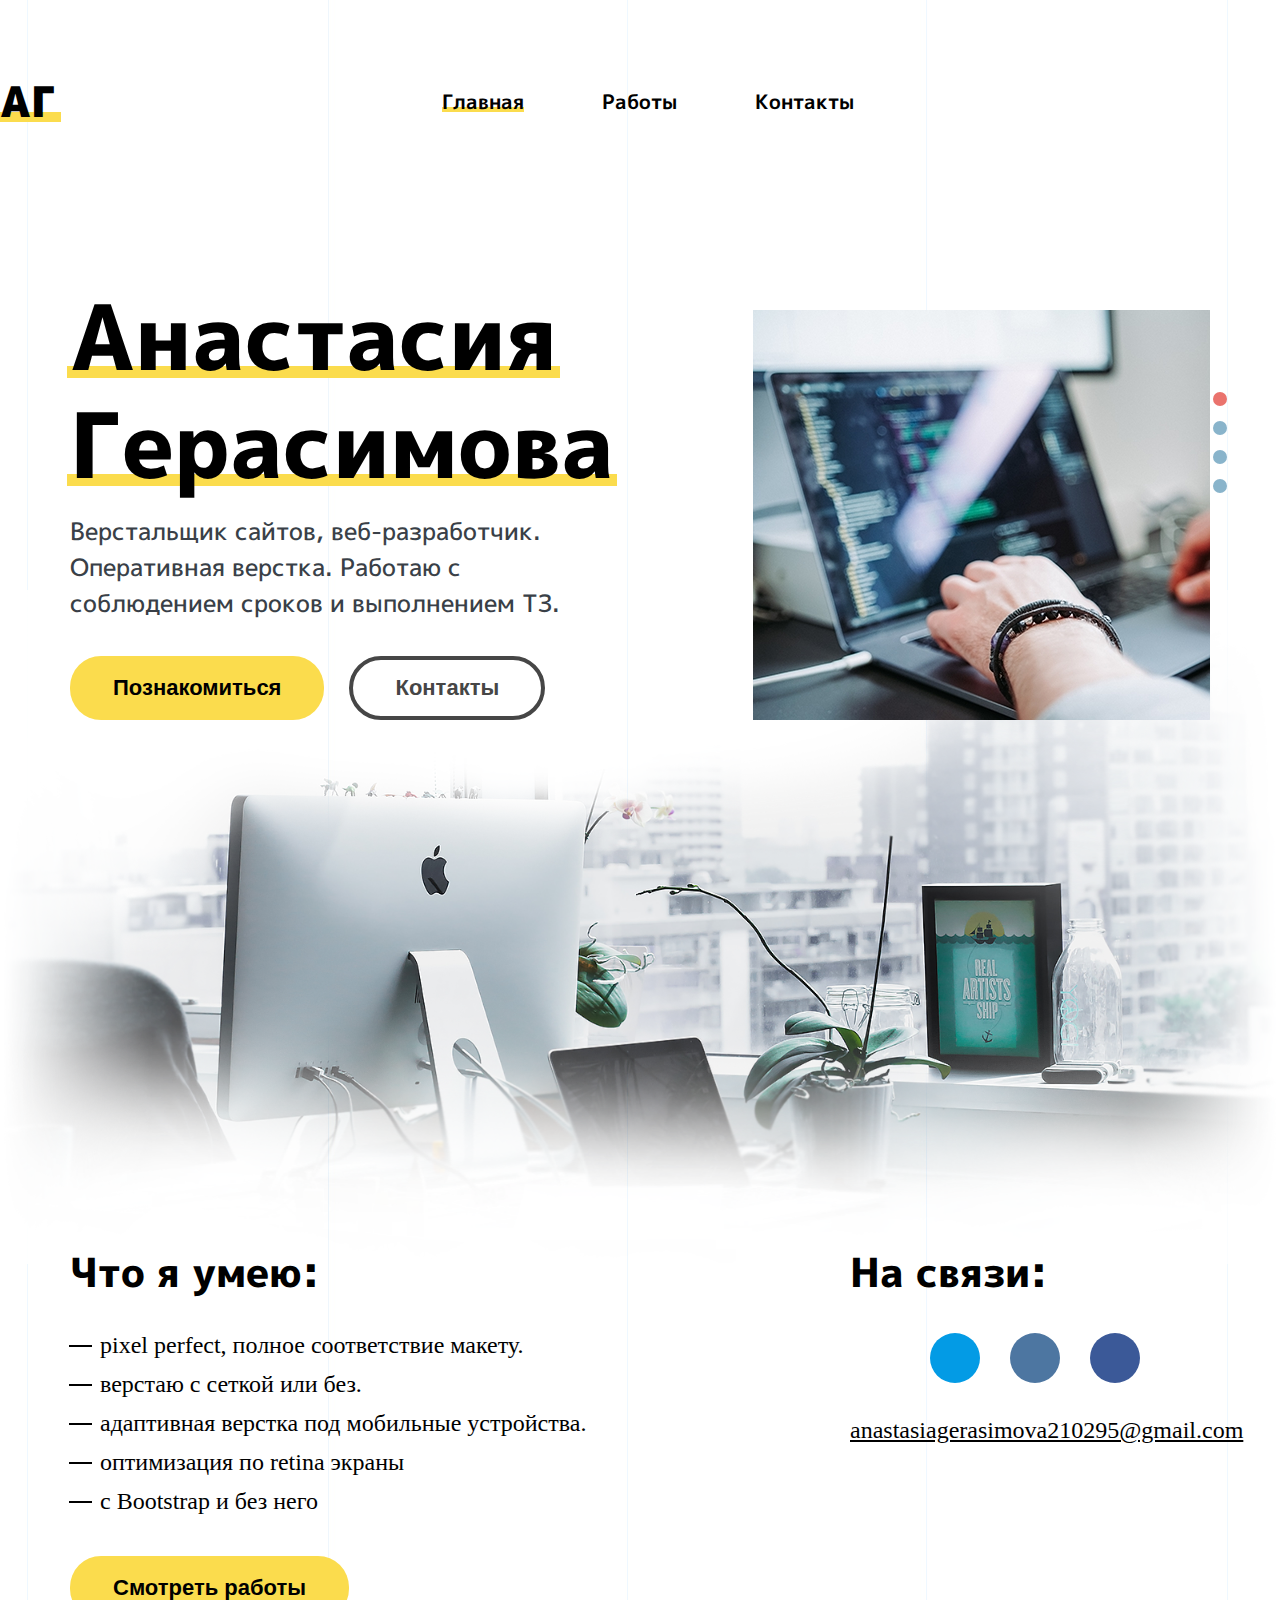
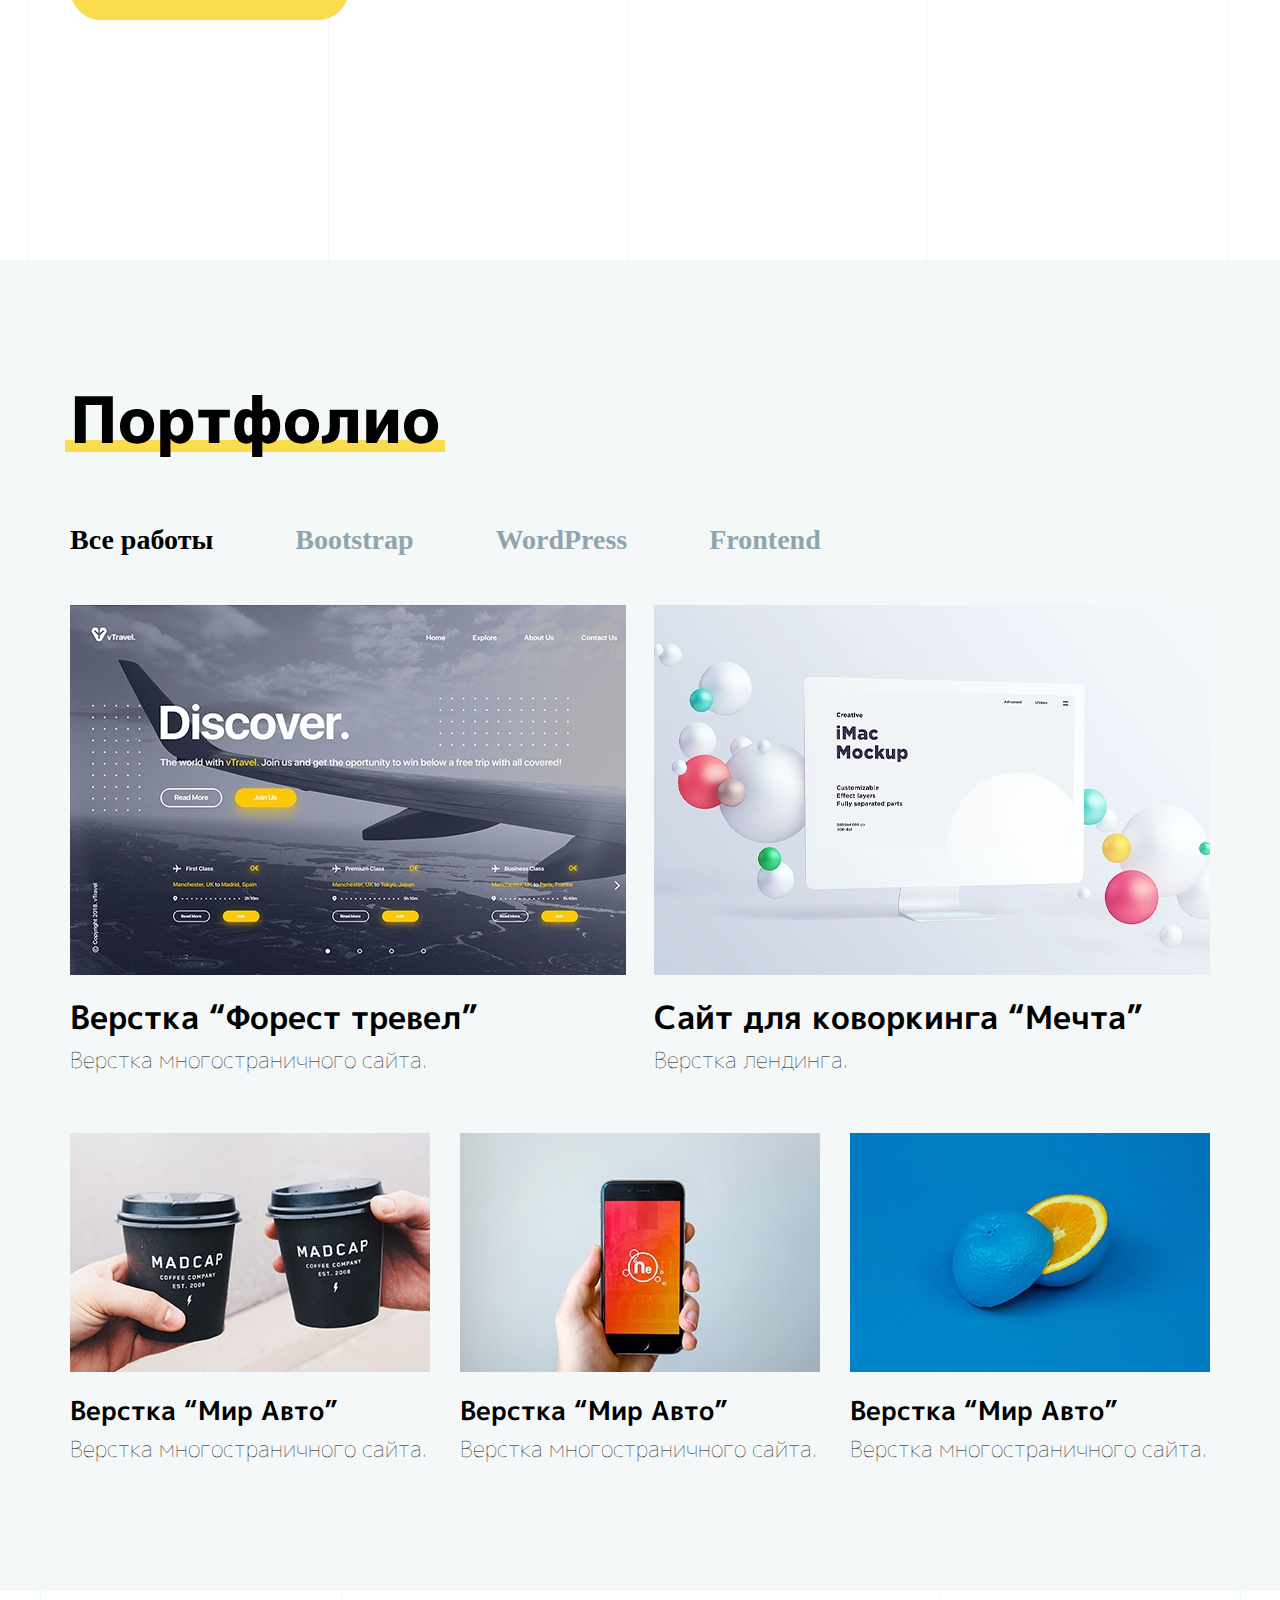
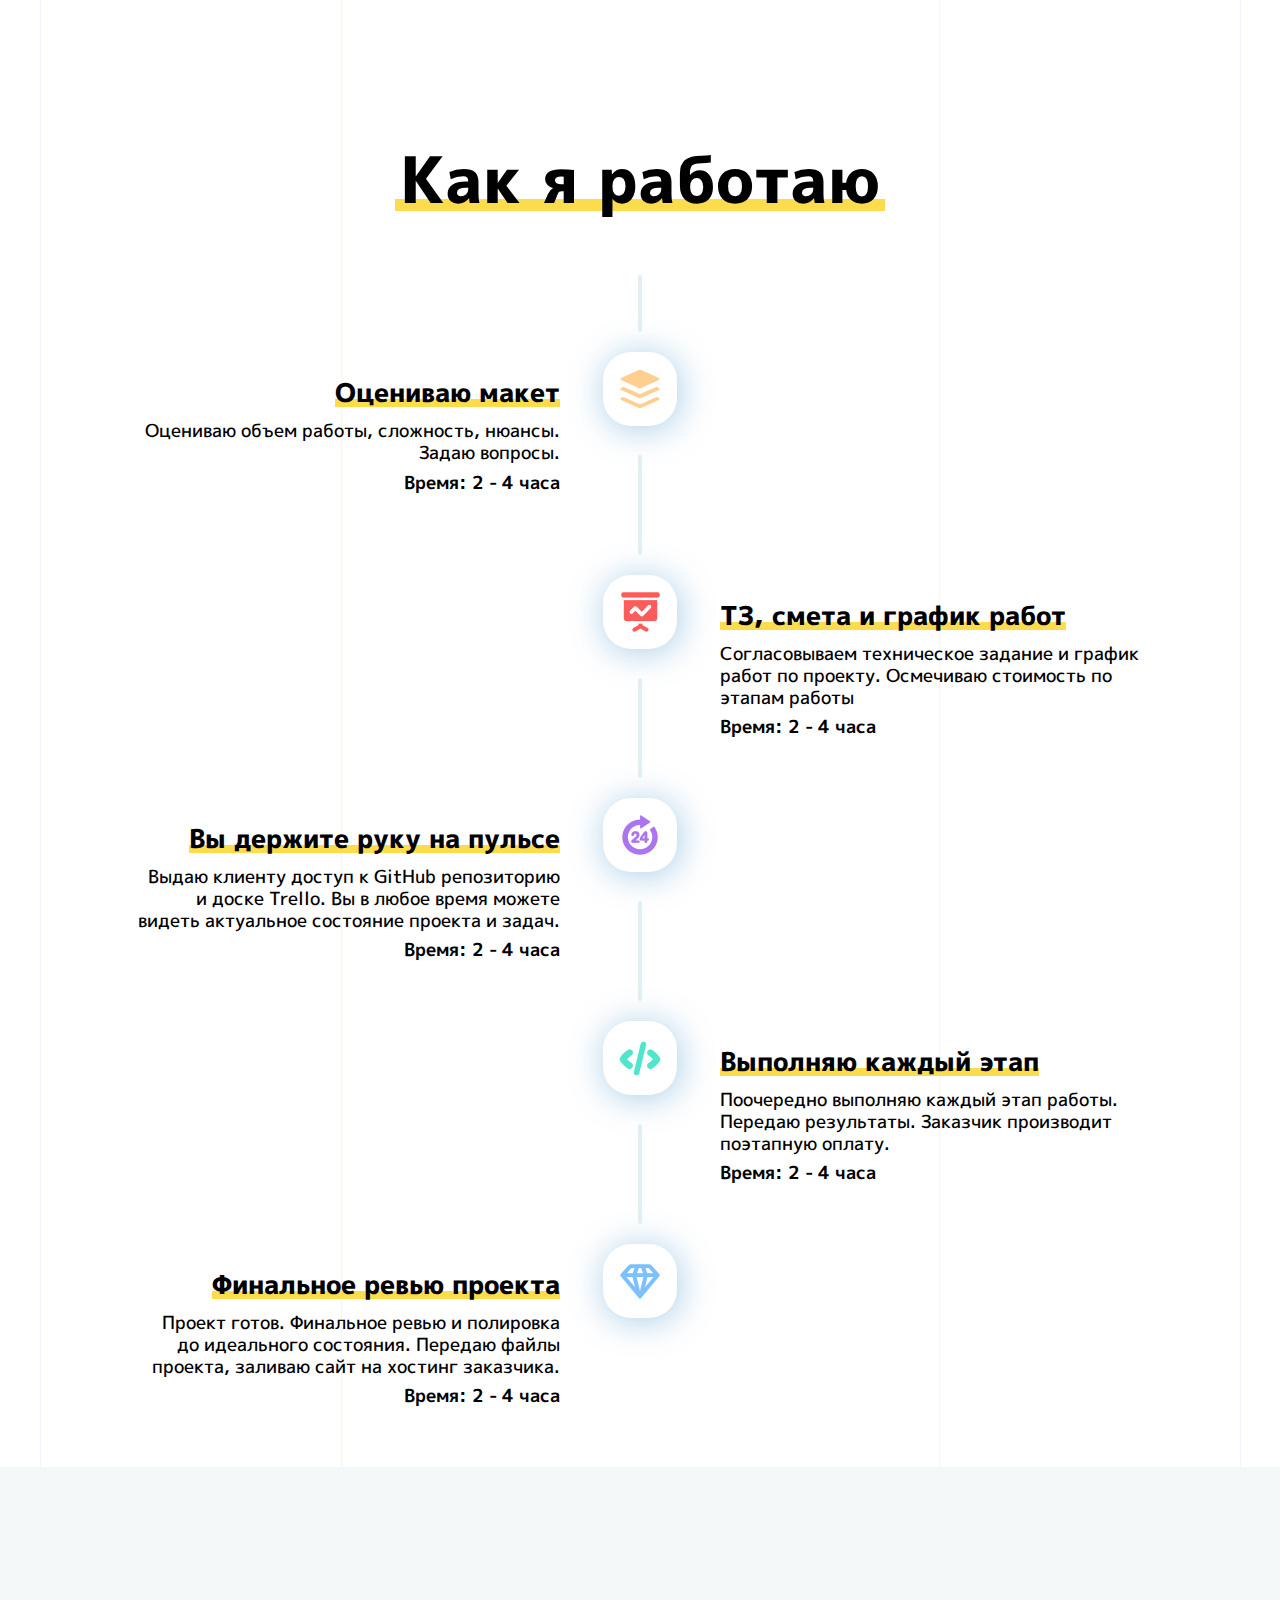
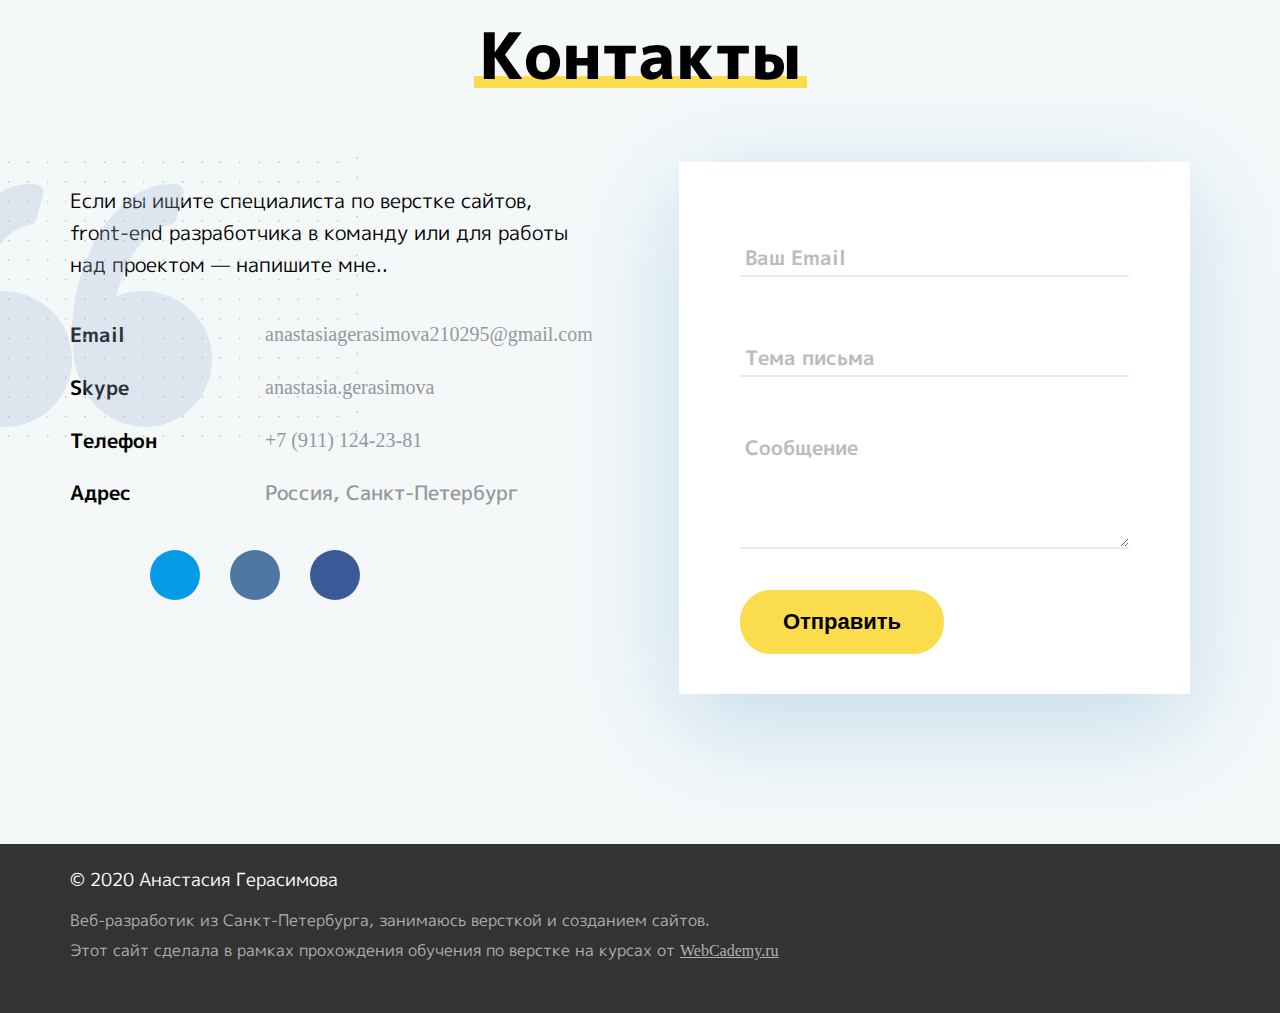
==== docs/index.html @ 325e1e6f "first commit" ====
<!DOCTYPE html>
<html lang="en">
<head>
    <meta charset="UTF-8">
    <meta name="viewport" content="width=device-width, initial-scale=1.0">
    <meta http-equiv="X-UA-Compatible" content="ie=edge">
    <title>Проект Портфолио</title>
    <link rel="stylesheet" href="./css/main.css">
    <link href="https://fonts.googleapis.com/css?family=M+PLUS+1p:100,300,400,500,700,800,900&display=swap&subset=cyrillic-ext" rel="stylesheet">
    <link rel="stylesheet" href="https://use.fontawesome.com/releases/v5.12.0/css/all.css" integrity="sha384-REHJTs1r2ErKBuJB0fCK99gCYsVjwxHrSU0N7I1zl9vZbggVJXRMsv/sLlOAGb4M" crossorigin="anonymous">
</head>
<body>

    <ul id="page-nav">
        <li class="active">
            <a href="#header"></a>
        </li>
        <li>
            <a href="#portfolio"></a>
        </li>
        <li>
            <a href="#process"></a>
        </li>
        <li>
            <a href="#contacts"></a>
        </li>
    </ul>

    <!-- HEADER -->
    <div class="wrapper">
        <header class="header" id="header">
            <div class="container container--large">

                 <!-- Haeder top navigation panel --> 
                <div class="header__nav-row">
                    <div class="logo">АГ</div>
                    
                    <!-- Navigation-->
                    <nav class="nav">
                        <ul class="nav__list">
                            <li class="nav__item">
                                <a class="nav__link nav__link--active" href="index.html">Главная</a>
                            </li>
                            <li class="nav__item">
                                <a class="nav__link" href="portfolio.html">Работы</a>  
                            </li>
                            <li class="nav__item">
                                <a class="nav__link" href="#">Контакты</a>
                            </li>
                        </ul>
                    </nav>
                    <!-- //Navigation-->
                            
                    <div class="header-social">
                        <a href="#" target="_blank">
                            <i class="fab fa-linkedin-in"></i>
                        </a>
                        <a href="#" target="_blank">
                            <i class="fab fa-github"></i>
                        </a>
                        <a href="#" target="_blank">
                            <i class="fab fa-vk"></i>
                        </a>
                    </div>        
                </div>
                <!-- Haeder top navigation panel --> 

            </div>

            <div class="container">

                <!-- Central header content-->
                <div class="header-content">
                    <div class="header-content__img">
                        <img src="./img/header/photo.jpg" alt="Photo">
                    </div>
                    <div class="header-content__text">
                        <h1 class="header-content__title">
                            <span>Анастасия</span>
                            <span>Герасимова</span>
                        </h1>
                        <div class="header-content__desc">Верстальщик сайтов, веб-разработчик.
                        Оперативная верстка. Работаю с соблюдением сроков и выполнением ТЗ. </div>
                        <div class="header-content__buttons">
                            <button class="button-cta">Познакомиться</button>
                            <button class="button-link">Контакты</button>
                        </div>
                    </div>
                </div>
                <!-- //Central header content-->

            </div>
                
            <div class="header-bg">
                <img src="./img/bg/bg-header.png" alt="">
            </div>
            
            <div class="container">

                <!-- Header bottom row -->
                <div class="header__bottom-row">

                    <div class="header__col-about col-about">
                        <h2 class="col-about__title">Что я умею:</h2>
                        <ul class="col-about__list">
                            <li class="col-about__item">pixel perfect, полное соответствие макету.</li>
                            <li class="col-about__item">верстаю с сеткой или без.</li>
                            <li class="col-about__item">адаптивная верстка под мобильные устройства.</li>
                            <li class="col-about__item">оптимизация по retina экраны</li>
                            <li class="col-about__item">с Bootstrap и без него</li>
                        </ul>
                        <button class="button-cta">Смотреть работы</button>
                    </div>

                    <div class="header__col-contact col-contact">
                        <h2 class="col-contact__title">На связи:</h2>
                        <div class="col-contact__social">

                            <!-- Social-icons -->
                            <ul class="social">
                                <li class="social__item"> 
                                    <a class="social__link social__link-github" href="#" target="_blank">
                                        <i class="fab fa-github"></i>
                                    </a>
                                </li>
                                <li class="social__item">
                                    <a class="social__link social__link-telegram" href="#" target="_blank">
                                        <i class="fab fa-telegram-plane"></i>
                                    </a>
                                </li>
                                <li class="social__item">
                                    <a class="social__link social__link-vk" href="#" target="_blank">
                                        <i class="fab fa-vk"></i>
                                    </a>
                                </li>
                                <li class="social__item">
                                    <a class="social__link social__link-facebook" href="#" target="_blank">
                                        <i class="fab fa-facebook-f"></i>
                                    </a>
                                </li>
                            </ul>
                            <!-- //Social-icons -->

                        </div>
                        <div class="col-contact__email">
                            <a href="mailto:anastasiagerasimova210295@gmail.com">anastasiagerasimova210295@gmail.com</a>
                        </div>
                    </div>
                </div>
                <!-- //Header bottom row -->

            </div>
    
        </header>
    </div>
     <!-- //HEADER -->
    
    <!-- SECTION PORTFOLIO -->
    <section class="portfolio" id="portfolio">
        <div class="container">

            <div class="portfolio__heading">
                <h2 class="heading">Портфолио</h2>
            </div>

            <!-- Portfolio filter -->
            <div class="portfolio-filter">
				<ul class="portfolio-filter__list">
					<li class="portfolio-filter__element">
						<span class="portfolio-filter__button portfolio-filter__button--active filter" data-filter="all">Все работы</span>
					</li>
					<li class="portfolio-filter__element">
						<span class="portfolio-filter__button filter" data-filter=".bootstrap">Bootstrap</span>
					</li>
					<li class="portfolio-filter__element">
						<span class="portfolio-filter__button filter" data-filter=".wp">WordPress</span>
					</li>
					<li class="portfolio-filter__element">
						<span class="portfolio-filter__button filter" data-filter=".frontend">Frontend</span>
					</li>
				</ul>
            </div>
            <!-- //Portfolio filter -->

            <!--Portfolio  -->
            <div class="portfolio__row" id="portfolio-projects">

                <div class="portfolio-item">
                    <div class="portfolio-item__image">
                        <a href="project.html" class="portfolio-item__image-hover">
                            <span>Смотреть проект</span>
                        </a>
                        <img src="./img/portfolio/work-1.jpg" alt="">
                    </div>
                    <div class="portfolio-item__title">Верстка “Форест тревел”</div>
                    <div class="portfolio-item__desc">Верстка многостраничного сайта.</div>
                </div>

                <div class="portfolio-item">
                    <div class="portfolio-item__image">
                        <a href="project.html" class="portfolio-item__image-hover">
                            <span>Смотреть проект</span>
                        </a>
                        <img src="./img/portfolio/work-2.jpg" alt="">
                    </div>
                    <div class="portfolio-item__title">Сайт для коворкинга “Мечта”</div>
                    <div class="portfolio-item__desc">Верстка лендинга.</div>
                </div>

                <div class="portfolio-item mix bootstrap">
                    <div class="portfolio-item__image portfolio-item__image--small">
                        <a href="project.html" class="portfolio-item__image-hover">
                            <span>Смотреть проект</span>
                        </a>
                        <img src="./img/portfolio/work-3.jpg" alt="">
                    </div>
                    <div class="portfolio-item__title portfolio-item__title--small">Верстка “Мир Авто”</div>
                    <div class="portfolio-item__desc portfolio-item__desc--small">Верстка многостраничного сайта.</div>
                </div>

                <div class="portfolio-item mix wp">
                    <div class="portfolio-item__image portfolio-item__image--small">
                        <a href="project.html" class="portfolio-item__image-hover">
                            <span>Смотреть проект</span>
                        </a>
                        <img src="./img/portfolio/work-4.jpg" alt="">
                    </div>
                    <div class="portfolio-item__title portfolio-item__title--small">Верстка “Мир Авто”</div>
                    <div class="portfolio-item__desc portfolio-item__desc--small">Верстка многостраничного сайта.</div>
                </div>

                <div class="portfolio-item mix frontend">
                    <div class="portfolio-item__image portfolio-item__image--small">
                        <a href="#" class="portfolio-item__image-hover">
                            <span>Смотреть проект</span>
                        </a>
                        <img src="./img/portfolio/work-5.jpg" alt="">
                    </div>
                    <div class="portfolio-item__title portfolio-item__title--small">Верстка “Мир Авто”</div>
                    <div class="portfolio-item__desc portfolio-item__desc--small">Верстка многостраничного сайта.</div>
                </div>

            </div>
            <!--//Portfolio  -->

        </div>
    </section>
    <!-- //SECTION PORTFOLIO -->

    <!-- SECTION PROCESS -->
    <section class="process" id="process">
        <div class="container">

            <div class="process__heading">
                <h2 class="heading">Как я работаю</h2>
            </div>
            
            <div class="process__content"> 

                <!-- Process card -->
                    <div class="process-card">
                        <div class="process-card__circle">
                            <div class="process-card__circle-inner">
                                <img src="./img/process/books.png" alt="">
                            </div>
                        </div>
                        <div class="process-card__title">Оцениваю макет</div>
                        <div class="process-card__desc">Оцениваю объем работы, сложность, 
                        нюансы. Задаю вопросы.</div>
                        <div class="process-card__note">Время: 2 - 4 часа</div>
                    </div>
                <!-- //Process card -->

                <!-- Process card -->
                <div class="process-card">
                    <div class="process-card__circle">
                        <div class="process-card__circle-inner">
                            <img src="./img/process/chart.png" alt="">
                        </div>
                    </div>
                    <div class="process-card__title">ТЗ, смета и график работ</div>
                    <div class="process-card__desc">Согласовываем техническое задание и график работ по проекту. Осмечиваю стоимость по этапам работы</div>
                    <div class="process-card__note">Время: 2 - 4 часа</div>
                </div>
                <!-- //Process card -->

                <!-- Process card -->
                <div class="process-card">
                    <div class="process-card__circle">
                        <div class="process-card__circle-inner">
                            <img src="./img/process/time.png" alt="">
                        </div>
                    </div>
                    <div class="process-card__title">Вы держите руку на пульсе</div>
                    <div class="process-card__desc">Выдаю клиенту доступ к GitHub репозиторию и доске Trello. Вы в любое время можете видеть актуальное состояние проекта и задач.</div>
                    <div class="process-card__note">Время: 2 - 4 часа</div>
                </div>
                <!-- //Process card -->

                <!-- Process card -->
                <div class="process-card">
                    <div class="process-card__circle">
                        <div class="process-card__circle-inner">
                            <img src="./img/process/code.png" alt="">
                        </div>
                    </div>
                    <div class="process-card__title">Выполняю каждый этап</div>
                    <div class="process-card__desc">Поочередно выполняю каждый этап работы. Передаю результаты. Заказчик производит поэтапную оплату.</div>
                    <div class="process-card__note">Время: 2 - 4 часа</div>
                </div>
                <!-- //Process card -->

                <!-- Process card -->
                <div class="process-card">
                    <div class="process-card__circle">
                        <div class="process-card__circle-inner">
                            <img src="./img/process/diamond.png" alt="">
                        </div>
                    </div>
                    <div class="process-card__title">Финальное ревью проекта</div>
                    <div class="process-card__desc">Проект готов. Финальное ревью и полировка до идеального состояния. Передаю файлы проекта, заливаю сайт на хостинг заказчика.</div>
                    <div class="process-card__note">Время: 2 - 4 часа</div>
                </div>
                <!-- //Process card -->

            </div>      
        </div>
    </section>
    <!-- //SECTION PROCESS -->
    
    <!-- SECTION CONTACTS -->
    <section class="contacts" id="contacts">
        <div class="container">

            <div class="contacts__heading">
                <h2 class="heading">Контакты</h2>
            </div>

            <div class="contacts__content">

                <div class="contacts__definition defination">

                    <div class="contacts__description">
						<p>Если вы ищите специалиста по верстке сайтов, front-end разработчика в команду или для работы 
                        над проектом —  напишите мне..</p>
                    </div>
                    
                    <!-- Definition -->
                    <ul class="definition-list">

                        <li class="definition-list__item">
                            <div class="definition-list__def">
                                Email
                            </div>
                            <div class="definition-list__desc">
                                <a href="mailto:anastasiagerasimova210295@gmail.com">anastasiagerasimova210295@gmail.com</a>
                            </div>
                        </li>

                        <li class="definition-list__item">
                            <div class="definition-list__def">
                                Skype
                            </div>
                            <div class="definition-list__desc">
                                <a href="skype:anastasia.gerasimova?chat">anastasia.gerasimova</a>
                            </div>
                        </li>

                        <li class="definition-list__item">
                            <div class="definition-list__def">
                                Телефон
                            </div>
                            <div class="definition-list__desc">
                                <a href="tel:+79111242381">+7 (911) 124-23-81</a>
                            </div>
                        </li>

                        <li class="definition-list__item">
                            <div class="definition-list__def">
                                Адрес
                            </div>
                            <div class="definition-list__desc">
                                Россия, Санкт-Петербург
                            </div>
                        </li>
                        
                    </ul>
                    <!-- //Definition -->

                    <!-- Social-icons -->
                    <ul class="social">
                        <li class="social__item"> 
                            <a class="social__link social__link-github" href="#" target="_blank">
                                <i class="fab fa-github"></i>
                            </a>
                        </li>
                        <li class="social__item">
                            <a class="social__link social__link-telegram" href="#" target="_blank">
                                <i class="fab fa-telegram-plane"></i>
                            </a>
                        </li>
                        <li class="social__item">
                            <a class="social__link social__link-vk" href="#" target="_blank">
                                <i class="fab fa-vk"></i>
                            </a>
                        </li>
                        <li class="social__item">
                            <a class="social__link social__link-facebook" href="#" target="_blank">
                                <i class="fab fa-facebook-f"></i>
                            </a>
                        </li>
                    </ul>
                    <!-- //Social-icons -->

                </div>

                <div class="contacts__form">

                    <!-- Form -->
                    <form class="form" id="form">
                        <input type="hidden" name="project_name" value="myportfolio.ru">
                        <input type="hidden" name="admin_email" value="anastasiagerasimova210295@gmail.com">
                        <input type="hidden" name="email_from" value="info@myportfolio.ru">

                        <div class="form-row form-row-email">
                            <input type="text" class="form-row__input" name="email">
                            <span class="fake-placeholder">Ваш Email</span>
                        </div>

                        <div class="form-row form-row-theme">
                            <input type="text" class="form-row__input" name="theme">
                            <span class="fake-placeholder">Тема письма</span>
                        </div>

                        <div class="form-row form-row-message">
                            <textarea class="form-row__textarea" name="message"></textarea>
                            <span class="fake-placeholder">Сообщение</span>
                        </div>

                        <input type="submit" class="button-cta" value="Отправить">
                    </form>
                    <!-- //Form -->
                    <div id="answer"></div>

                </div>

            </div>

        </div>
    </section>
    <!-- //SECTION CONTACTS -->

    <!-- Copyright -->
    <div class="copyright">
		<div class="container">
			<p class="copyright__label">© 2020 Анастасия Герасимова</p>
			<p>Веб-разработик из Санкт-Петербурга, занимаюсь версткой и созданием сайтов.</p>
			<p>Этот сайт сделала в рамках прохождения обучения по верстке на курсах от <a href="#">WebCademy.ru</a></p>
		</div>
    </div>
    <!-- //Copyright -->
  
    <script src="libs/jquery/jquery-3.4.1.min.js"></script>
    <script src="libs/mixitup2/jquery.mixitup.min.js"></script>
    <script src="libs/nav.js/nav.js"></script>
    <script src="libs/jquery.validate/jquery.validate.js"></script>

    <script src="js/main.js"></script>

</body>
</html>
---- docs/css/main.css ----
* {
  box-sizing: border-box;
}
*::selection {
  background-color: #fbdd4c;
}
html {
  scroll-behavior: smooth;
}
html,
body {
  margin: 0;
  padding: 0;
  width: 100%;
  height: 100%;
  font-family: 'M PLUS 1p', sans-serif;
  color: #000000;
}
a,
a:hover {
  text-decoration: none;
}
ul {
  margin: 0;
  padding: 0;
  list-style: none;
}
h1,
h2,
h3,
h4,
h5,
p {
  margin: 0;
  padding: 0;
}
img {
  max-width: 100%;
  height: auto;
}
button {
  cursor: pointer;
}
.container {
  max-width: 1140px;
  margin: 0 auto;
}
.container.container--large {
  max-width: 1400px;
}
.wrapper {
  max-width: 1600px;
  margin: 0 auto;
}
.heading {
  display: inline-block;
  position: relative;
  font-size: 64px;
  line-height: 1.2;
  font-weight: 800;
  z-index: 2;
}
.heading:after {
  content: '';
  position: absolute;
  bottom: 6px;
  left: -5px;
  right: -5px;
  height: 12px;
  background-color: #fbdc4d;
  z-index: -1;
}
.heading--medium {
  font-size: 62px;
}
.heading--small {
  font-size: 48px;
}
.title {
  display: inline-block;
  position: relative;
  font-size: 26px;
  line-height: 1;
  font-weight: 800;
  z-index: 2;
}
.title:after {
  content: '';
  position: absolute;
  bottom: -2px;
  left: 0px;
  right: 0px;
  height: 8px;
  background-color: #fbdc4d;
  z-index: -1;
}
.wrapper {
  max-width: 1600px;
  margin: 0 auto;
}
.header {
  padding-top: 70px;
  padding-bottom: 240px;
  background-image: url("../img/bg/line.jpg");
  background-repeat: repeat;
  background-position: center;
  background-size: auto;
}
.header-inner {
  padding-top: 70px;
  padding-bottom: 30px;
  background-color: #f4f8f9;
}
.header-inner--white {
  background-color: #fff;
}
.header__nav-row {
  display: flex;
  justify-content: space-between;
  align-items: center;
  margin-bottom: 150px;
}
.header-inner__nav-row {
  display: flex;
  justify-content: space-between;
  align-items: center;
}
.logo {
  position: relative;
  font-size: 42px;
  font-weight: 900;
  z-index: 2;
}
.logo:after {
  content: '';
  position: absolute;
  bottom: 10px;
  left: -5px;
  right: -5px;
  height: 10px;
  background-color: #fbdc4d;
  z-index: -1;
}
.nav__list {
  display: flex;
  flex-direction: row;
}
.nav__item {
  margin-right: 78px;
}
.nav__item:last-child {
  margin-right: 0;
}
.nav__link {
  position: relative;
  z-index: 2;
  color: #000;
  font-size: 20px;
  font-weight: 700;
}
.nav__link::after {
  content: '';
  position: absolute;
  bottom: 3px;
  left: 0;
  width: 0;
  height: 5px;
  background-color: #fbdc4d;
  z-index: -1;
  transition: all 0.2s ease-in;
}
.nav__link:hover::after,
.nav__link:active::after {
  width: 100%;
}
.nav__link:focus:after {
  width: 0;
}
.nav__link:focus {
  outline: none;
  border: 2px dotted #eb736d;
}
.nav__link--active::after {
  content: '';
  position: absolute;
  bottom: 3px;
  left: 0;
  width: 100%;
  height: 5px;
  background-color: #fbdc4d;
  z-index: -1;
}
.header-social a:not(:last-child) {
  margin-right: 20px;
}
.header-social i {
  font-size: 30px;
  color: #000;
}
.fa-linkedin-in:hover {
  color: #0077b7;
}
.fa-github:hover {
  color: #6cc742;
}
.fa-vk:hover {
  color: #0077b7;
}
.header-content {
  position: relative;
  display: flex;
  flex-direction: row-reverse;
  justify-content: space-between;
  margin-bottom: -130px;
}
.header-content__img {
  display: flex;
  justify-content: flex-end;
  align-items: flex-end;
  width: 50%;
}
.header-content__text {
  width: 49%;
}
.header-content__title {
  margin-bottom: 15px;
  font-size: 90px;
  font-weight: 800;
  line-height: 1.2;
}
.header-content__title span {
  position: relative;
  z-index: 2;
}
.header-content__title span::after {
  content: '';
  display: block;
  position: absolute;
  bottom: 21px;
  left: -3px;
  right: -3px;
  height: 12px;
  background-color: #fbdc4d;
  z-index: -1;
}
.header-content__desc {
  margin-bottom: 35px;
  text-shadow: 0 3px 42px #ffffff;
  color: #393f47;
  font-size: 24px;
  font-weight: 500;
  line-height: 36px;
}
.button-cta {
  height: 64px;
  margin-right: 20px;
  padding: 0 43px;
  border-radius: 31px;
  border: none;
  background-color: #fbdc4d;
  font-size: 22px;
  font-weight: 700;
  outline: none;
  cursor: pointer;
  transition: background-color 0.3s ease-in;
}
.button-cta:hover {
  background-color: #ffd300;
}
.button-cta:active {
  background-color: #e2be08;
}
.button-link {
  height: 64px;
  padding: 0 42px;
  border-radius: 32px;
  border: none;
  border: 4px solid #464646;
  background-color: transparent;
  color: #464646;
  font-size: 22px;
  font-weight: 700;
  outline: none;
  cursor: pointer;
  transition: background-color 0.3s ease-in;
}
.button-link:focus,
.button-link:hover {
  outline: none;
}
.button-link:hover {
  border-color: #797979;
  color: #797979;
}
.button-link:active {
  border-color: #101010;
  color: #101010;
}
.header-bg {
  width: 100%;
  margin-bottom: -18px;
}
.header__bottom-row {
  display: flex;
  justify-content: space-between;
}
.header__col-about {
  width: 60%;
}
.col-about__title {
  margin-bottom: 41px;
  text-shadow: 0 3px 42px #ffffff;
  font-size: 40px;
  line-height: 1;
  font-weight: 800;
}
.col-about__list {
  margin-bottom: 43px;
  text-shadow: 0 3px 42px #ffffff;
  font-size: 24px;
  font-family: "Mplus 1p";
  font-weight: 400;
}
.col-about__item {
  position: relative;
  padding-left: 30px;
  margin-bottom: 15px;
  line-height: 1;
}
.col-about__item::before {
  content: '';
  position: absolute;
  top: 12px;
  left: -1px;
  height: 2px;
  width: 23px;
  background-color: #000;
}
.header__col-contact {
  width: 31.58%;
}
.col-contact__title {
  margin-bottom: 41px;
  text-shadow: 0 3px 42px #ffffff;
  font-size: 40px;
  line-height: 1;
  font-weight: 800;
}
.col-contact__social {
  margin-bottom: 34px;
}
.social {
  display: flex;
  flex-direction: row;
}
.social__item {
  margin-right: 30px;
}
.social__item:last-child {
  margin-right: 0;
}
.social__link {
  display: flex;
  justify-content: center;
  align-items: center;
  width: 50px;
  height: 50px;
  border-radius: 50%;
}
.social__link i {
  font-size: 30px;
  color: #fff;
}
.social__link .fa-github {
  font-size: 50px;
  color: #000;
}
.social__link-telegram {
  background-color: #039be5;
}
.social__link-vk {
  background-color: #4d76a1;
}
.social__link-facebook {
  background-color: #3b5998;
}
.social__link .fa-vk:hover {
  color: #fff;
}
.col-contact__email a {
  text-shadow: 0 3px 42px #ffffff;
  color: #000000;
  font-family: "Mplus 1p";
  font-size: 24px;
  font-weight: 400;
  text-decoration: underline;
  transition: color 0.2s ease-in;
}
.col-contact__email a:hover {
  color: #039be5;
}
.col-contact__email a:active {
  color: #ea655f;
}
.portfolio {
  padding-top: 121px;
  padding-bottom: 128px;
  background-color: #f4f8f9;
}
.portfolio--large {
  padding-top: 60px;
  padding-bottom: 94px;
}
.portfolio__heading {
  margin-bottom: 66px;
}
.portfolio__heading--center {
  text-align: center;
}
.portfolio-filter {
  margin-bottom: 49px;
}
.portfolio-filter__list {
  display: flex;
  flex-direction: row;
}
.portfolio-filter__element:not(:last-child) {
  margin-right: 82px;
}
.portfolio-filter__button {
  color: #8fa5ae;
  font-family: "Mplus 1p";
  font-size: 28px;
  font-weight: 800;
  cursor: pointer;
}
.portfolio-filter__button:hover,
.portfolio-filter__button:active {
  color: #ed574f;
}
.portfolio-filter__button--active {
  color: #000;
}
.portfolio__row {
  display: flex;
  flex-wrap: wrap;
  justify-content: space-between;
}
.portfolio-item {
  margin-bottom: 60px;
}
.portfolio-item:nth-last-child(-n + 3) {
  margin-bottom: 0;
}
.mix {
  display: none;
}
.portfolio-item__image {
  position: relative;
  width: 556px;
  height: 370px;
  display: block;
  overflow: hidden;
  margin-bottom: 23px;
}
.portfolio-item__image--small {
  position: relative;
  width: 360px;
  height: 239px;
}
.portfolio-item__image-hover {
  position: absolute;
  left: 0;
  top: 0;
  opacity: 0;
  display: flex;
  justify-content: center;
  align-items: center;
  width: 100%;
  height: 100%;
  background-color: rgba(251, 222, 76, 0.85);
  transition: opacity 0.5s ease-in;
}
.portfolio-item__image-hover:hover,
.portfolio-item__image-hover:active {
  opacity: 1;
}
.portfolio-item__image-hover span {
  padding: 12px 24px;
  border-radius: 26px;
  border: 3px solid #ffffff;
  background-color: #ffffff;
  font-family: "Mplus 1p";
  color: #ea736d;
  font-size: 22px;
  line-height: 1;
  font-weight: 800;
  outline: none;
  transition: all 0.5s ease-in;
}
.portfolio-item__image-hover span:hover {
  border: 3px solid #ea736d;
  background-color: #ea736d;
  color: #fff;
}
.portfolio-item__image-hover span:active {
  border: 3px solid #d4423b;
  background-color: #d4423b;
  color: #fff;
}
.portfolio-item__title {
  margin-bottom: 10px;
  font-size: 32px;
  line-height: 1.2;
  font-weight: 700;
}
.portfolio-item__title--small {
  margin-bottom: 10px;
  font-size: 26px;
}
.portfolio-item__desc {
  font-size: 22px;
  line-height: 1.2;
  font-weight: 30;
}
.portfolio-card__desc--small {
  font-size: 20px;
}
.process {
  padding-top: 150px;
  background-image: url("../img/bg/line-2.jpg");
  background-position: center;
  background-repeat: repeat;
  background-size: auto;
}
.process__content {
  display: flex;
  flex-direction: column;
  max-width: 1005px;
  margin: 0 auto;
}
.process__heading {
  margin-bottom: 135px;
  text-align: center;
}
.process-card {
  position: relative;
  width: 50%;
  height: 223px;
  padding-top: 27px;
}
.process-card:nth-child(odd) {
  margin-right: auto;
  padding-right: 80px;
  text-align: right;
}
.process-card:nth-child(odd):after {
  position: absolute;
  content: '';
  top: -20px;
  right: 0;
  transform: translate(50%, -100%);
  width: 4px;
  height: 100px;
  border-radius: 2px;
  background-color: #e1eef4;
}
.process-card:nth-child(odd):first-child:after {
  position: absolute;
  content: '';
  top: -20px;
  right: 0;
  transform: translate(50%, -100%);
  width: 4px;
  height: 57px;
  border-radius: 2px;
  background-color: #e1eef4;
}
.process-card:nth-child(odd) .process-card__circle {
  position: absolute;
  top: 0;
  right: 0;
  transform: translate(50%, 0);
  width: 74px;
  height: 74px;
  box-shadow: 2px 3px 35px rgba(0, 112, 187, 0.35);
  border-radius: 28px;
  background-color: #ffffff;
}
.process-card:nth-child(even) {
  margin-left: auto;
  padding-left: 80px;
  text-align: left;
}
.process-card:nth-child(even):after {
  position: absolute;
  content: '';
  top: -20px;
  left: 0;
  transform: translate(-50%, -100%);
  width: 4px;
  height: 100px;
  border-radius: 2px;
  background-color: #e1eef4;
}
.process-card:nth-child(even) .process-card__circle {
  position: absolute;
  top: 0;
  left: 0;
  transform: translate(-50%, 0);
  width: 74px;
  height: 74px;
  box-shadow: 2px 3px 35px rgba(0, 112, 187, 0.35);
  border-radius: 28px;
  background-color: #ffffff;
}
.process-card__circle-inner {
  width: 74px;
  height: 74px;
  display: flex;
  justify-content: center;
  align-items: center;
}
.process-card__title {
  display: inline-block;
  margin-bottom: 15px;
  position: relative;
  font-size: 26px;
  line-height: 1;
  font-weight: 800;
  z-index: 2;
}
.process-card__title:after {
  content: '';
  position: absolute;
  bottom: -2px;
  left: 0;
  right: 0;
  height: 8px;
  background-color: #fbdc4d;
  z-index: -1;
}
.process-card__title:after:hover {
  background-color: #ea736d;
}
.process-card__desc {
  margin-bottom: 10px;
  font-size: 18px;
  font-weight: 500;
  line-height: 1.2;
}
.process-card__note {
  font-size: 18px;
  line-height: 1;
  font-weight: 700;
}
.contacts {
  position: relative;
  padding-top: 150px;
  padding-bottom: 150px;
  background-color: #f4f8f9;
}
.contacts:before {
  content: "";
  display: block;
  width: 448px;
  height: 280px;
  position: absolute;
  top: 290px;
  left: -90px;
  background-image: url("../img/bg/contacts-bg.png");
  background-repeat: no-repeat;
}
.contacts__heading {
  margin-bottom: 68px;
  text-align: center;
}
.contacts__content {
  display: flex;
  justify-content: space-between;
}
.contacts__definition {
  width: 43.86%;
  padding-top: 22px;
}
.contacts__description {
  margin-bottom: 43px;
  font-size: 20px;
  font-weight: 400;
  line-height: 1.6;
}
.definition-list {
  margin-bottom: 48px;
}
.definition-list__item {
  display: flex;
  justify-content: space-between;
  align-items: center;
  margin-bottom: 32px;
}
.definition-list__item:last-child {
  margin-bottom: 0;
}
.definition-list__def {
  width: 39%;
  font-size: 20px;
  line-height: 1;
  font-weight: 700;
  text-align: left;
}
.definition-list__desc {
  width: 61%;
  color: #96969d;
  font-size: 20px;
  line-height: 1;
  font-weight: 500;
  text-align: left;
}
.definition-list__desc a {
  text-shadow: 0 3px 42px #ffffff;
  color: #96969d;
  font-family: "Mplus 1p";
  transition: color 0.2s ease-in;
}
.definition-list__desc a:hover {
  color: #039be5;
}
.definition-list__desc a:active {
  color: #ea655f;
}
.contacts__form {
  width: 46.585%;
  padding-right: 20px;
}
.form {
  padding: 80px 61px 40px;
  box-shadow: 0 28px 100px #c2dbeb;
  background-color: #ffffff;
}
.form-row {
  position: relative;
}
.form-row-email {
  margin-bottom: 65px;
}
.form-row-theme {
  margin-bottom: 55px;
}
.form-row-message {
  margin-bottom: 35px;
}
.form-row__input {
  width: 100%;
  padding: 5px;
  border: none;
  border-radius: 1px;
  border-bottom: 2px solid #eaeaea;
  color: #000;
  font-family: "Mplus 1p";
  font-size: 20px;
  font-weight: 700;
  outline: none;
  caret-color: #ea736d;
}
.form-row__input:focus {
  border-bottom: 2px solid #ea736d;
}
.fake-placeholder {
  position: absolute;
  top: 0;
  left: 5px;
  color: #bcbcbc;
  font-size: 20px;
  font-weight: 700;
  pointer-events: none;
}
.fake-placeholder.active {
  top: -25px;
  color: #ed9626;
  font-size: 16px;
  font-weight: 700;
}
.error {
  color: #ea736d;
  font-size: 14px;
}
.form-row__textarea {
  width: 100%;
  height: 117px;
  padding-left: 5px;
  padding-right: 5px;
  border: none;
  border-radius: 1px;
  border-bottom: 2px solid #eaeaea;
  color: #000;
  font-family: "Mplus 1p";
  font-size: 20px;
  font-weight: 700;
  outline: none;
}
.form-row__textarea:focus {
  border-bottom: 2px solid #ea736d;
}
.copyright {
  padding-top: 25px ;
  padding-bottom: 41px ;
  background-color: #333333 ;
}
.copyright p {
  color: #b0b0b0;
  font-weight: 400;
  font-size: 16px;
  line-height: 1.2;
  margin-bottom: 8px;
}
.copyright p :last-child {
  margin-bottom: 0;
}
.copyright p.copyright__label {
  color: #ffffff;
  font-size: 18px;
  margin-bottom: 20px;
}
.copyright a {
  color: #b0b0b0;
  font-family: "Mplus 1p";
  font-weight: 400;
  line-height: 26px;
  text-decoration: underline;
  transition: color 0.3s ease-in;
}
.copyright a:hover,
.copyright a:active {
  color: #fff;
}
.footer-inner {
  padding-top: 68px;
  background-color: #f4f8f9;
}
.footer-inner--white {
  background-color: #fff;
}
.footer-inner__content {
  width: 100%;
  display: flex;
  flex-direction: column;
  align-items: center;
  text-align: center;
}
.footer-inner__info {
  margin-bottom: 40px;
  font-size: 36px;
  font-family: 'Roboto', sans-serif;
  color: #161616;
  line-height: 1.2;
  letter-spacing: 0.43px;
  font-weight: 300;
  font-size: 42px;
}
.footer-inner__info span {
  font-size: 42px;
  font-family: 'Roboto', sans-serif;
  letter-spacing: 0.5px;
  font-weight: 700;
  margin-bottom: 33px;
}
.footer-inner__bg {
  width: 100%;
  margin-top: -130px;
  pointer-events: none;
}
.project {
  padding-top: 76px;
}
.project__heaging {
  margin-bottom: 46px;
  text-align: center;
}
.project__heaging span {
  position: relative;
  display: inline-block;
  font-size: 48px;
  line-height: 1.2;
  font-weight: 800;
  z-index: 2;
}
.project__heaging span::after {
  content: '';
  display: block;
  position: absolute;
  bottom: 4px;
  left: -5px;
  right: -5px;
  height: 12px;
  background-color: #fbdc4d;
  z-index: -1;
}
.bedge-wrapper {
  display: flex;
  justify-content: center;
  margin-bottom: 86px;
}
.bedge {
  padding: 8px 11px;
  color: #ffffff;
  font-family: 'Roboto', sans-serif;
  font-size: 14px;
  line-height: 1;
  font-weight: 700;
  letter-spacing: 0.17;
}
.bedge:not(:last-child) {
  margin-right: 10px;
}
.bedge-html {
  background-color: #ff861a;
}
.bedge-css {
  background-color: #039be5;
}
.bedge-bootstrap {
  background-color: #a062c7;
}
.bedge-js {
  background-color: #ffd200;
}
.bedge-jquery {
  background-color: #044d85;
}
.bedge-php {
  background-color: #777bb4;
}
.project__content {
  height: 100%;
  display: flex;
  justify-content: space-between;
  margin-bottom: 118px;
}
.project__desc {
  height: auto;
  width: 40.5%;
  padding-top: 10px;
}
.project__img-wrapper {
  height: auto;
  width: 54.82%;
  background-color: #039be5;
}
.project__img-wrapper img {
  height: 100%;
  object-fit: cover;
  box-shadow: 20px 20px 100px #c4dbe9;
}
.project__more-info {
  margin-bottom: 55px;
}
.more-info__title {
  margin-bottom: 23px;
}
.more-info__list {
  padding-left: 40px;
}
.more-info__item {
  position: relative;
  margin-bottom: 15px;
}
.more-info__item:last-child {
  margin-bottom: 0px;
}
.more-info__item a {
  color: #2a86b3;
  font-family: "Mplus 1p";
  font-size: 18px;
  font-weight: 400;
  text-decoration: underline;
  transition: color 0.3s ease-in;
}
.more-info__item a:hover,
.more-info__item a:active {
  color: #ed574f;
}
.more-info__item::before {
  content: '';
  display: block;
  position: absolute;
  top: 0px;
  left: -39px;
  width: 28px;
  height: 28px;
  background-repeat: no-repeat;
  background-size: contain;
  background-position: center;
}
.more-info__item-demo::before {
  background-image: url("../img/project/browser.svg");
}
.more-info__item-github::before {
  background-image: url("../img/project/github.svg");
}
.project__about {
  margin-bottom: 57px;
}
.about__title {
  margin-bottom: 18px;
}
.about__text {
  color: #161616;
  font-size: 16px;
  font-weight: 400;
  line-height: 1.5;
  letter-spacing: 0.19px;
}
.details__title {
  margin-bottom: 22px;
}
.details-list {
  width: 100%;
}
.details-list__item {
  display: flex;
  justify-content: space-between;
  align-items: flex-start;
  margin-bottom: 23px;
  color: #161616;
  font-size: 16px;
  font-weight: 700;
  line-height: 24px;
  letter-spacing: 0.19px;
}
.details-list__item:last-child {
  margin-bottom: 0;
}
.details-list__def {
  width: 36%;
  font-weight: 700;
}
.details-list__desc {
  width: 64%;
  font-weight: 400;
}
.details-list__desc a {
  color: #039be5;
  font-family: "Mplus 1p";
  font-weight: 400;
  line-height: 24px;
  text-decoration: underline;
}
.row-space-between {
  display: flex;
  justify-content: space-between;
  align-items: center;
}
.pagination-btn {
  width: calc(50% - 15px);
  height: 80px;
  background-color: #333333;
  color: #feffff;
  font-family: 'Roboto', sans-serif;
  font-size: 22px;
  font-weight: 300;
  line-height: 80px;
  letter-spacing: 0.26px;
  text-align: center;
  transition: background-color 0.2s ease;
}
.pagination-btn:hover {
  background-color: #656565;
}
.pagination-btn:active {
  background-color: #141414;
}
#page-nav {
  position: fixed;
  right: 60px;
  top: 50%;
  transform: translate(50%, -50%);
  z-index: 100;
}
#page-nav li {
  width: 14px;
  height: 14px;
  background-color: #89b4cb;
  border-radius: 50%;
  margin-bottom: 15px;
  transition: .5s;
}
#page-nav li a {
  display: block;
  height: 100%;
}
#page-nav li.active {
  background-color: #ea736d;
}
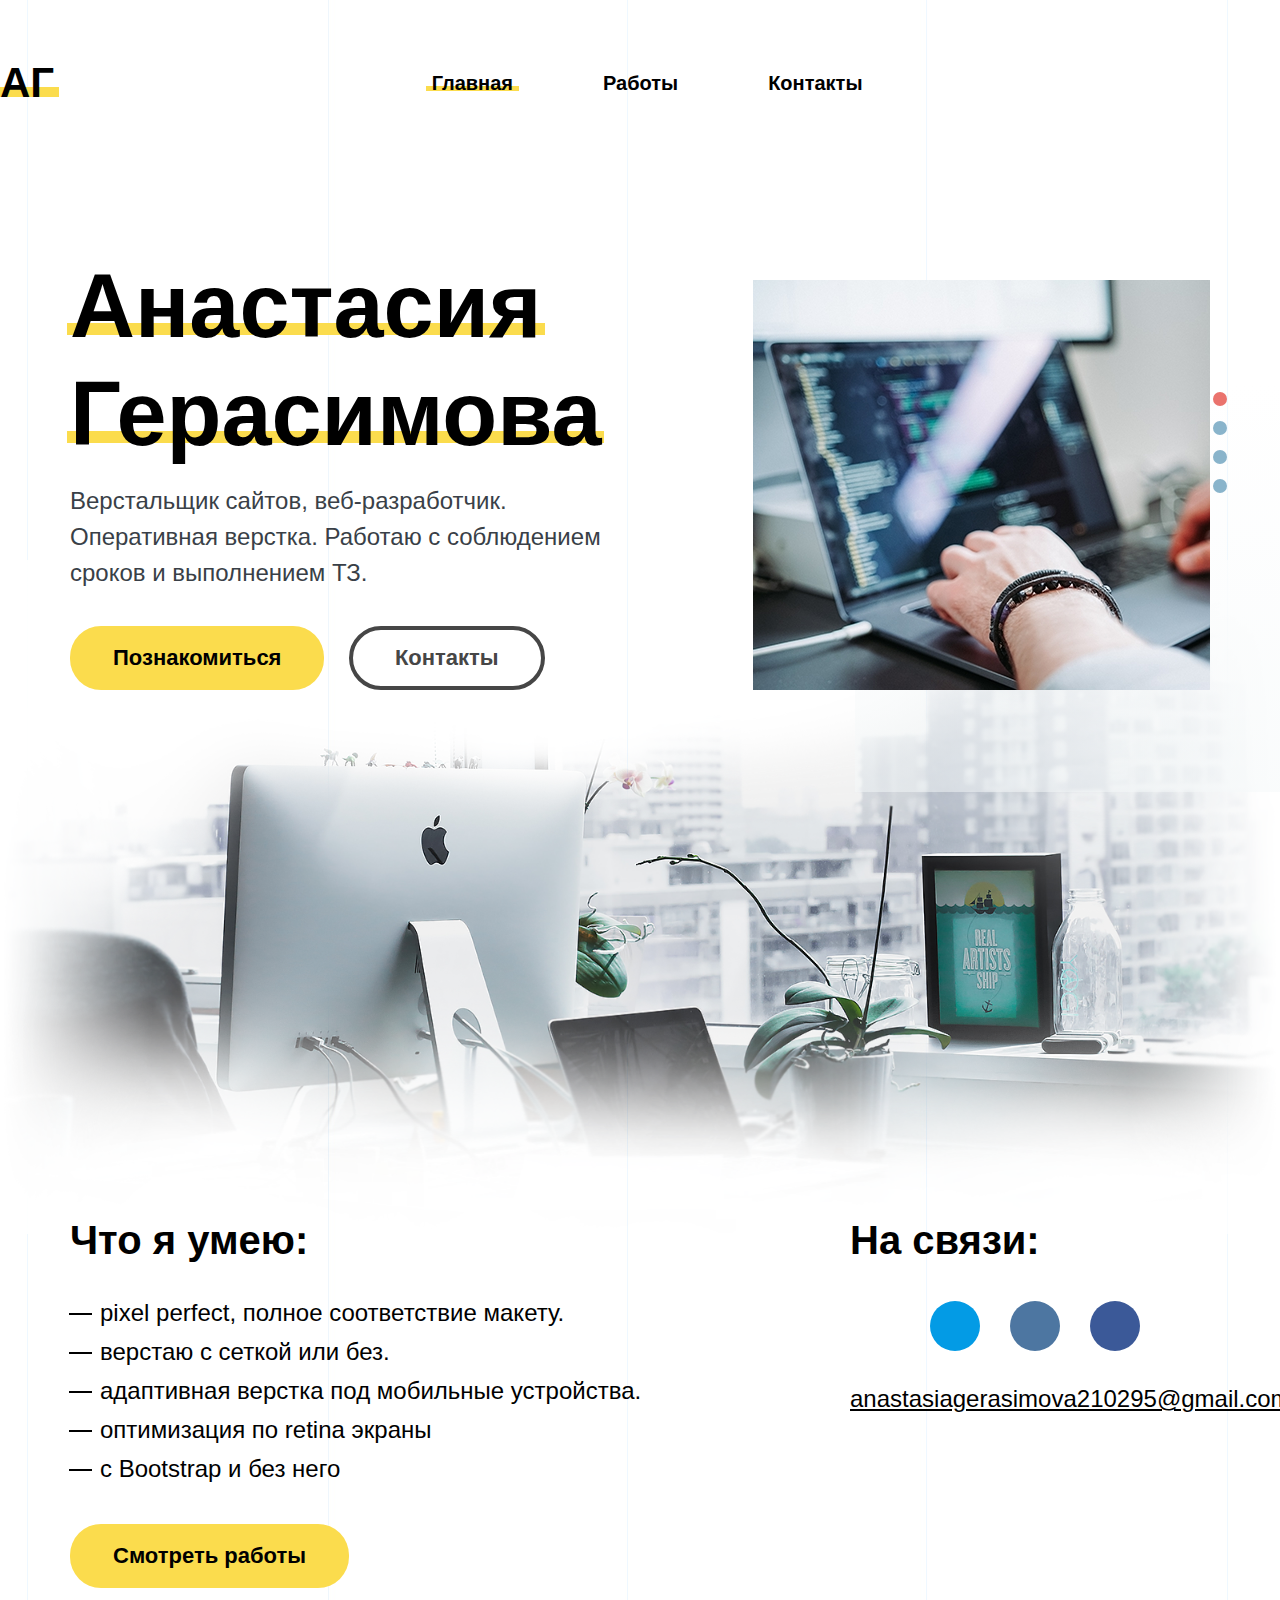
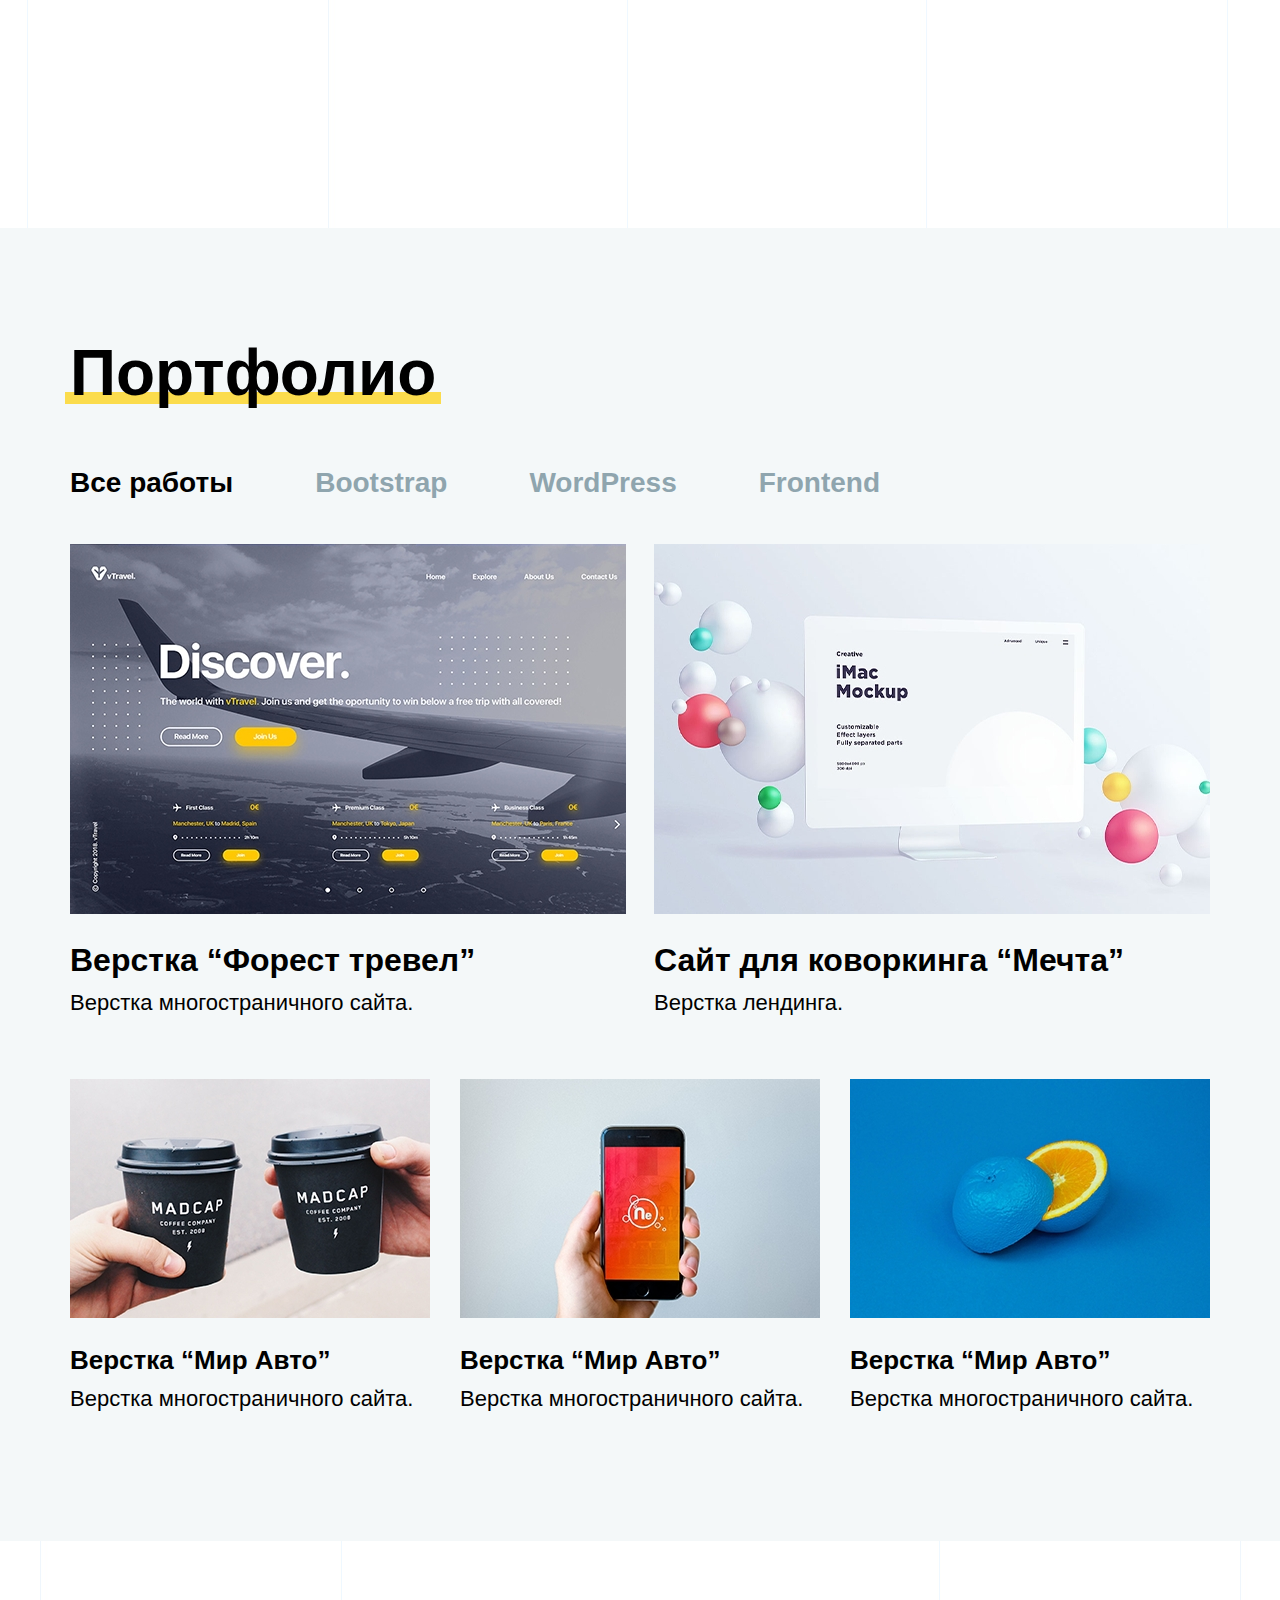
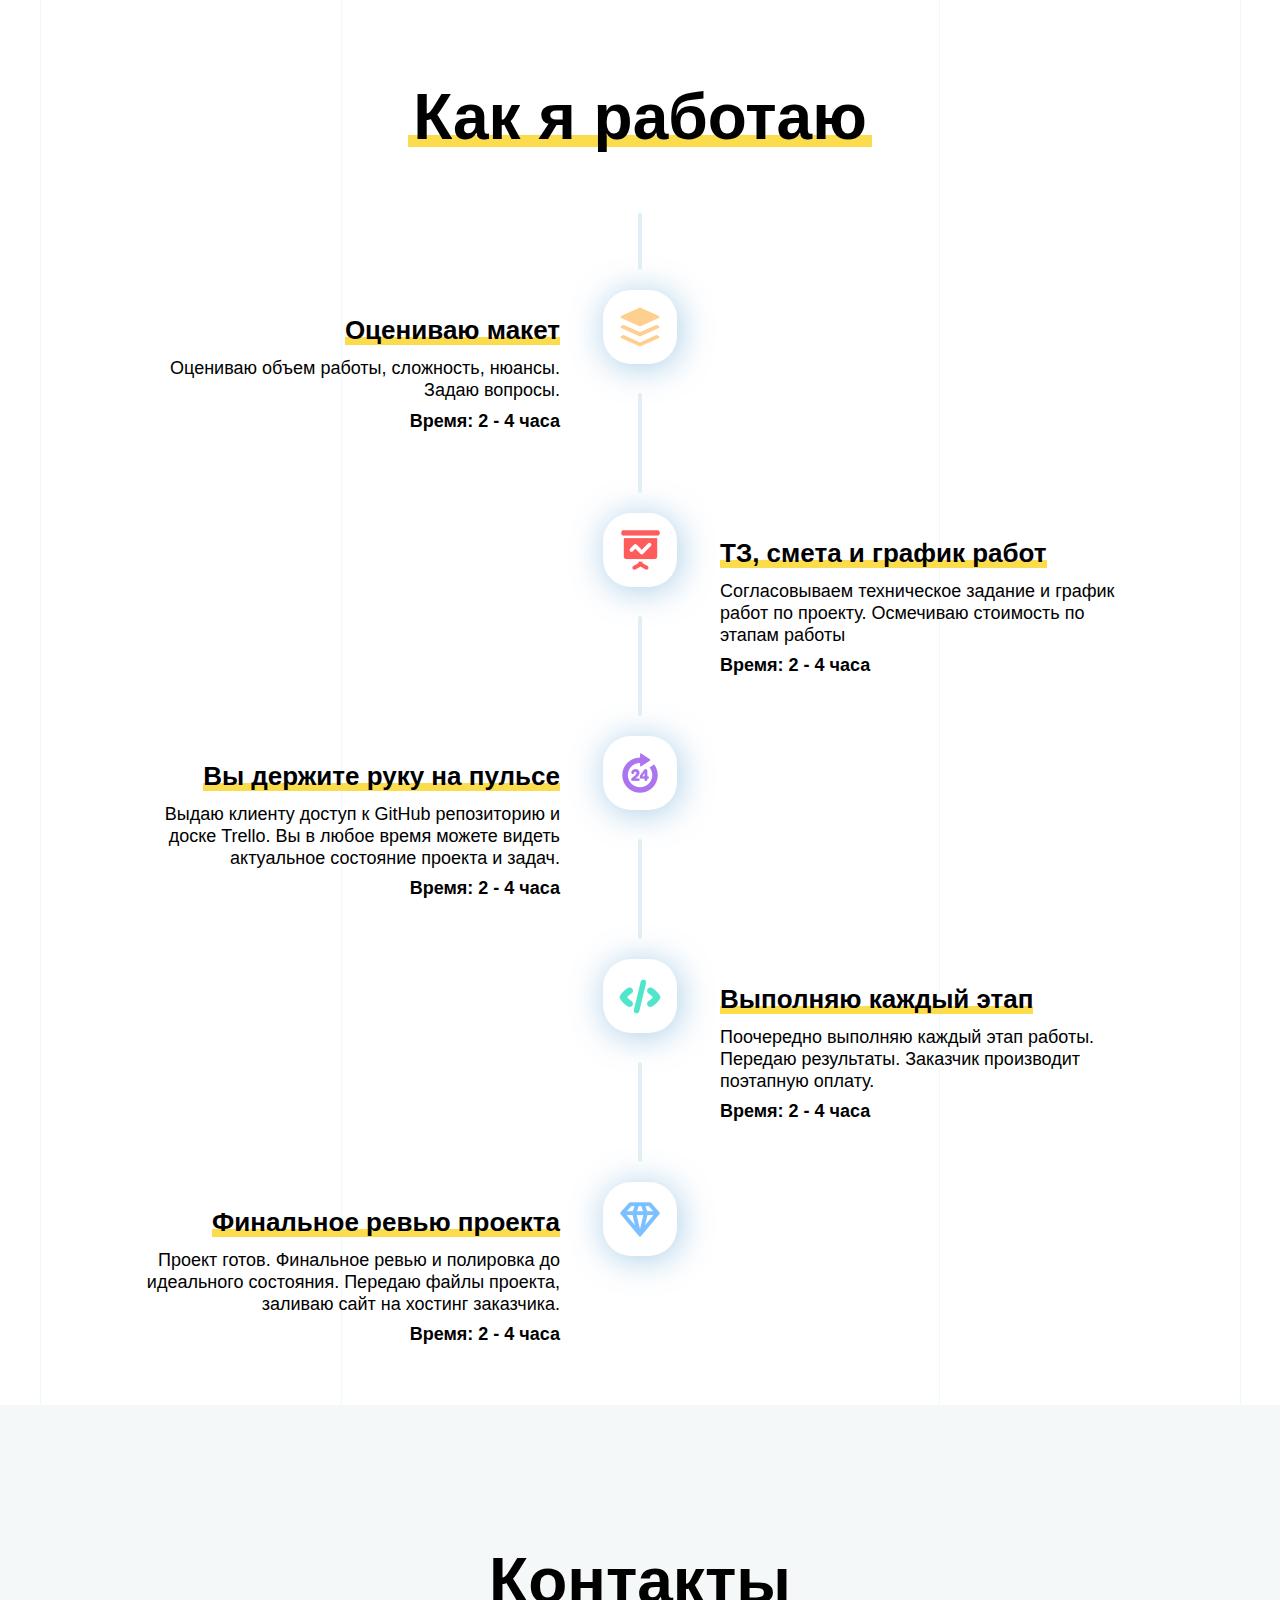
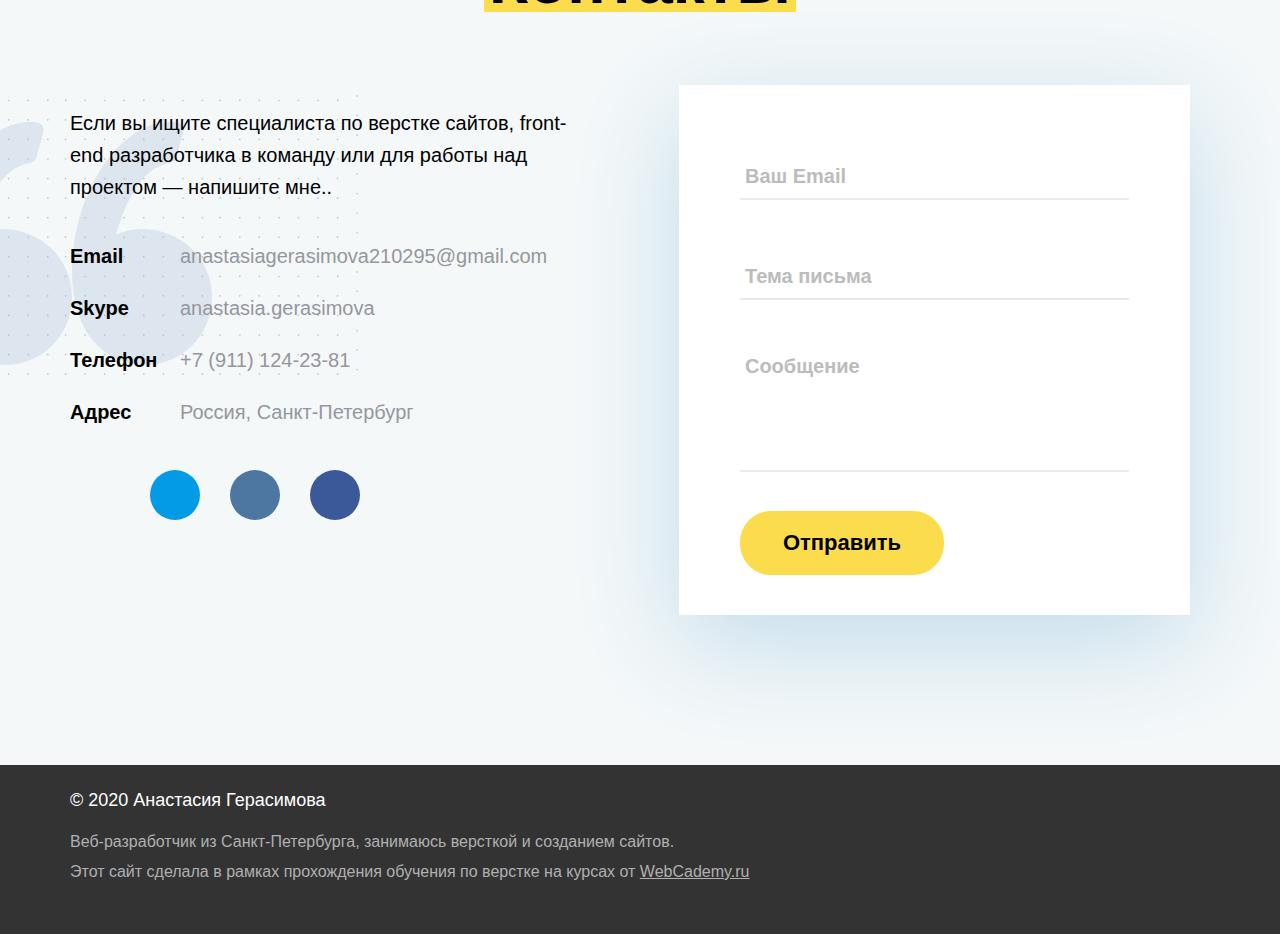
==== commit 575f660f: "Desktop version of site is ready" ====
--- a/docs/index.html
+++ b/docs/index.html
@@ -1,13 +1,13 @@
 <!DOCTYPE html>
-<html lang="en">
+<html lang="ru">
 <head>
     <meta charset="UTF-8">
     <meta name="viewport" content="width=device-width, initial-scale=1.0">
     <meta http-equiv="X-UA-Compatible" content="ie=edge">
     <title>Проект Портфолио</title>
-    <link rel="stylesheet" href="./css/main.css">
     <link href="https://fonts.googleapis.com/css?family=M+PLUS+1p:100,300,400,500,700,800,900&display=swap&subset=cyrillic-ext" rel="stylesheet">
     <link rel="stylesheet" href="https://use.fontawesome.com/releases/v5.12.0/css/all.css" integrity="sha384-REHJTs1r2ErKBuJB0fCK99gCYsVjwxHrSU0N7I1zl9vZbggVJXRMsv/sLlOAGb4M" crossorigin="anonymous">
+    <link rel="stylesheet" href="./css/main.css">
 </head>
 <body>
 
@@ -33,7 +33,9 @@
 
                  <!-- Haeder top navigation panel --> 
                 <div class="header__nav-row">
-                    <div class="logo">АГ</div>
+                    <div class="logo">
+                        <a href="index.html">АГ</a>
+                    </div>
                     
                     <!-- Navigation-->
                     <nav class="nav">
@@ -45,7 +47,7 @@
                                 <a class="nav__link" href="portfolio.html">Работы</a>  
                             </li>
                             <li class="nav__item">
-                                <a class="nav__link" href="#">Контакты</a>
+                                <a class="nav__link" href="contacts.html">Контакты</a>
                             </li>
                         </ul>
                     </nav>
@@ -55,10 +57,10 @@
                         <a href="#" target="_blank">
                             <i class="fab fa-linkedin-in"></i>
                         </a>
-                        <a href="#" target="_blank">
+                        <a href="https://github.com/anastasiagerasimova" target="_blank">
                             <i class="fab fa-github"></i>
                         </a>
-                        <a href="#" target="_blank">
+                        <a href="https://vk.com/id327989207" target="_blank">
                             <i class="fab fa-vk"></i>
                         </a>
                     </div>        
@@ -119,7 +121,7 @@
                             <!-- Social-icons -->
                             <ul class="social">
                                 <li class="social__item"> 
-                                    <a class="social__link social__link-github" href="#" target="_blank">
+                                    <a class="social__link social__link-github" href="https://github.com/anastasiagerasimova" target="_blank">
                                         <i class="fab fa-github"></i>
                                     </a>
                                 </li>
@@ -129,7 +131,7 @@
                                     </a>
                                 </li>
                                 <li class="social__item">
-                                    <a class="social__link social__link-vk" href="#" target="_blank">
+                                    <a class="social__link social__link-vk" href="https://vk.com/id327989207" target="_blank">
                                         <i class="fab fa-vk"></i>
                                     </a>
                                 </li>
@@ -167,7 +169,7 @@
             <div class="portfolio-filter">
 				<ul class="portfolio-filter__list">
 					<li class="portfolio-filter__element">
-						<span class="portfolio-filter__button portfolio-filter__button--active filter" data-filter="all">Все работы</span>
+						<span class="portfolio-filter__button filter" data-filter="all">Все работы</span>
 					</li>
 					<li class="portfolio-filter__element">
 						<span class="portfolio-filter__button filter" data-filter=".bootstrap">Bootstrap</span>
@@ -187,10 +189,10 @@
 
                 <div class="portfolio-item">
                     <div class="portfolio-item__image">
+                        <img src="./img/portfolio/work-1.jpg" alt="">
                         <a href="project.html" class="portfolio-item__image-hover">
                             <span>Смотреть проект</span>
                         </a>
-                        <img src="./img/portfolio/work-1.jpg" alt="">
                     </div>
                     <div class="portfolio-item__title">Верстка “Форест тревел”</div>
                     <div class="portfolio-item__desc">Верстка многостраничного сайта.</div>
@@ -198,10 +200,10 @@
 
                 <div class="portfolio-item">
                     <div class="portfolio-item__image">
+                        <img src="./img/portfolio/work-2.jpg" alt="">
                         <a href="project.html" class="portfolio-item__image-hover">
                             <span>Смотреть проект</span>
                         </a>
-                        <img src="./img/portfolio/work-2.jpg" alt="">
                     </div>
                     <div class="portfolio-item__title">Сайт для коворкинга “Мечта”</div>
                     <div class="portfolio-item__desc">Верстка лендинга.</div>
@@ -209,10 +211,10 @@
 
                 <div class="portfolio-item mix bootstrap">
                     <div class="portfolio-item__image portfolio-item__image--small">
+                        <img src="./img/portfolio/work-3.jpg" alt="">
                         <a href="project.html" class="portfolio-item__image-hover">
                             <span>Смотреть проект</span>
                         </a>
-                        <img src="./img/portfolio/work-3.jpg" alt="">
                     </div>
                     <div class="portfolio-item__title portfolio-item__title--small">Верстка “Мир Авто”</div>
                     <div class="portfolio-item__desc portfolio-item__desc--small">Верстка многостраничного сайта.</div>
@@ -220,10 +222,10 @@
 
                 <div class="portfolio-item mix wp">
                     <div class="portfolio-item__image portfolio-item__image--small">
+                        <img src="./img/portfolio/work-4.jpg" alt="">
                         <a href="project.html" class="portfolio-item__image-hover">
                             <span>Смотреть проект</span>
                         </a>
-                        <img src="./img/portfolio/work-4.jpg" alt="">
                     </div>
                     <div class="portfolio-item__title portfolio-item__title--small">Верстка “Мир Авто”</div>
                     <div class="portfolio-item__desc portfolio-item__desc--small">Верстка многостраничного сайта.</div>
@@ -231,10 +233,10 @@
 
                 <div class="portfolio-item mix frontend">
                     <div class="portfolio-item__image portfolio-item__image--small">
+                        <img src="./img/portfolio/work-5.jpg" alt="">
                         <a href="#" class="portfolio-item__image-hover">
                             <span>Смотреть проект</span>
                         </a>
-                        <img src="./img/portfolio/work-5.jpg" alt="">
                     </div>
                     <div class="portfolio-item__title portfolio-item__title--small">Верстка “Мир Авто”</div>
                     <div class="portfolio-item__desc portfolio-item__desc--small">Верстка многостраничного сайта.</div>
@@ -390,17 +392,17 @@
                     <!-- Social-icons -->
                     <ul class="social">
                         <li class="social__item"> 
-                            <a class="social__link social__link-github" href="#" target="_blank">
+                            <a class="social__link social__link-github" href="https://github.com/anastasiagerasimova" target="_blank">
                                 <i class="fab fa-github"></i>
                             </a>
                         </li>
                         <li class="social__item">
-                            <a class="social__link social__link-telegram" href="#" target="_blank">
+                            <a class="social__link social__link-telegram" href="https://t.me/anastasiagerasimova" target="_blank">
                                 <i class="fab fa-telegram-plane"></i>
                             </a>
                         </li>
                         <li class="social__item">
-                            <a class="social__link social__link-vk" href="#" target="_blank">
+                            <a class="social__link social__link-vk" href="https://vk.com/id327989207" target="_blank">
                                 <i class="fab fa-vk"></i>
                             </a>
                         </li>
@@ -454,8 +456,8 @@
     <div class="copyright">
 		<div class="container">
 			<p class="copyright__label">© 2020 Анастасия Герасимова</p>
-			<p>Веб-разработик из Санкт-Петербурга, занимаюсь версткой и созданием сайтов.</p>
-			<p>Этот сайт сделала в рамках прохождения обучения по верстке на курсах от <a href="#">WebCademy.ru</a></p>
+			<p>Веб-разработчик из Санкт-Петербурга, занимаюсь версткой и созданием сайтов.</p>
+			<p>Этот сайт сделала в рамках прохождения обучения по верстке на курсах от <a href="https://webcademy.ru" target="_blank">WebCademy.ru</a></p>
 		</div>
     </div>
     <!-- //Copyright -->
--- a/docs/css/main.css
+++ b/docs/css/main.css
@@ -13,7 +13,7 @@
   padding: 0;
   width: 100%;
   height: 100%;
-  font-family: 'M PLUS 1p', sans-serif;
+  font-family: 'MPLUS 1p', sans-serif;
   color: #000000;
 }
 a,
@@ -63,7 +63,7 @@
 .heading:after {
   content: '';
   position: absolute;
-  bottom: 6px;
+  bottom: 8px;
   left: -5px;
   right: -5px;
   height: 12px;
@@ -99,7 +99,7 @@
   margin: 0 auto;
 }
 .header {
-  padding-top: 70px;
+  padding-top: 59px;
   padding-bottom: 240px;
   background-image: url("../img/bg/line.jpg");
   background-repeat: repeat;
@@ -107,8 +107,8 @@
   background-size: auto;
 }
 .header-inner {
-  padding-top: 70px;
-  padding-bottom: 30px;
+  padding-top: 59px;
+  padding-bottom: 10px;
   background-color: #f4f8f9;
 }
 .header-inner--white {
@@ -118,7 +118,7 @@
   display: flex;
   justify-content: space-between;
   align-items: center;
-  margin-bottom: 150px;
+  margin-bottom: 145px;
 }
 .header-inner__nav-row {
   display: flex;
@@ -130,6 +130,7 @@
   font-size: 42px;
   font-weight: 900;
   z-index: 2;
+  transition: transform 2s;
 }
 .logo:after {
   content: '';
@@ -141,6 +142,12 @@
   background-color: #fbdc4d;
   z-index: -1;
 }
+.logo:hover {
+  transform: rotateY(180deg);
+}
+.logo a {
+  color: #000;
+}
 .nav__list {
   display: flex;
   flex-direction: row;
@@ -153,10 +160,12 @@
 }
 .nav__link {
   position: relative;
-  z-index: 2;
+  padding-left: 6px;
+  padding-right: 6px;
   color: #000;
   font-size: 20px;
   font-weight: 700;
+  z-index: 2;
 }
 .nav__link::after {
   content: '';
@@ -167,7 +176,7 @@
   height: 5px;
   background-color: #fbdc4d;
   z-index: -1;
-  transition: all 0.2s ease-in;
+  transition: all 0.3s ease-in;
 }
 .nav__link:hover::after,
 .nav__link:active::after {
@@ -214,10 +223,23 @@
   margin-bottom: -130px;
 }
 .header-content__img {
+  position: relative;
   display: flex;
   justify-content: flex-end;
   align-items: flex-end;
   width: 50%;
+  z-index: 2;
+}
+.header-content__img:before {
+  content: '';
+  display: block;
+  position: absolute;
+  top: 130px;
+  left: 215px;
+  width: 474px;
+  height: 410px;
+  background-image: linear-gradient(to top, rgba(244, 248, 249, 0.5) 0%, rgba(244, 248, 249, 0) 100%);
+  z-index: -1;
 }
 .header-content__text {
   width: 49%;
@@ -318,7 +340,7 @@
   margin-bottom: 43px;
   text-shadow: 0 3px 42px #ffffff;
   font-size: 24px;
-  font-family: "Mplus 1p";
+  font-family: 'MPLUS 1p', sans-serif;
   font-weight: 400;
 }
 .col-about__item {
@@ -349,6 +371,21 @@
 .col-contact__social {
   margin-bottom: 34px;
 }
+.col-contact__email a {
+  text-shadow: 0 3px 42px #ffffff;
+  color: #000000;
+  font-family: 'MPLUS 1p', sans-serif;
+  font-size: 24px;
+  font-weight: 400;
+  text-decoration: underline;
+  transition: color 0.2s ease-in;
+}
+.col-contact__email a:hover {
+  color: #039be5;
+}
+.col-contact__email a:active {
+  color: #ea655f;
+}
 .social {
   display: flex;
   flex-direction: row;
@@ -367,6 +404,9 @@
   height: 50px;
   border-radius: 50%;
 }
+.social__link:hover {
+  opacity: 0.7;
+}
 .social__link i {
   font-size: 30px;
   color: #fff;
@@ -387,38 +427,23 @@
 .social__link .fa-vk:hover {
   color: #fff;
 }
-.col-contact__email a {
-  text-shadow: 0 3px 42px #ffffff;
-  color: #000000;
-  font-family: "Mplus 1p";
-  font-size: 24px;
-  font-weight: 400;
-  text-decoration: underline;
-  transition: color 0.2s ease-in;
-}
-.col-contact__email a:hover {
-  color: #039be5;
-}
-.col-contact__email a:active {
-  color: #ea655f;
-}
 .portfolio {
-  padding-top: 121px;
+  padding-top: 107px;
   padding-bottom: 128px;
   background-color: #f4f8f9;
 }
 .portfolio--large {
-  padding-top: 60px;
+  padding-top: 80px;
   padding-bottom: 94px;
 }
 .portfolio__heading {
-  margin-bottom: 66px;
+  margin-bottom: 55px;
 }
 .portfolio__heading--center {
   text-align: center;
 }
 .portfolio-filter {
-  margin-bottom: 49px;
+  margin-bottom: 45px;
 }
 .portfolio-filter__list {
   display: flex;
@@ -429,7 +454,7 @@
 }
 .portfolio-filter__button {
   color: #8fa5ae;
-  font-family: "Mplus 1p";
+  font-family: 'MPLUS 1p', sans-serif;
   font-size: 28px;
   font-weight: 800;
   cursor: pointer;
@@ -438,7 +463,7 @@
 .portfolio-filter__button:active {
   color: #ed574f;
 }
-.portfolio-filter__button--active {
+.portfolio-filter__button.filter.active {
   color: #000;
 }
 .portfolio__row {
@@ -447,7 +472,7 @@
   justify-content: space-between;
 }
 .portfolio-item {
-  margin-bottom: 60px;
+  margin-bottom: 63px;
 }
 .portfolio-item:nth-last-child(-n + 3) {
   margin-bottom: 0;
@@ -461,7 +486,13 @@
   height: 370px;
   display: block;
   overflow: hidden;
-  margin-bottom: 23px;
+  margin-bottom: 27px;
+}
+.portfolio-item__image img {
+  transition: all 0.7s linear;
+}
+.portfolio-item__image:hover > img {
+  transform: scale(1.2);
 }
 .portfolio-item__image--small {
   position: relative;
@@ -479,24 +510,29 @@
   width: 100%;
   height: 100%;
   background-color: rgba(251, 222, 76, 0.85);
-  transition: opacity 0.5s ease-in;
+  transition: all 0.4s ease-in-out;
 }
 .portfolio-item__image-hover:hover,
 .portfolio-item__image-hover:active {
   opacity: 1;
+}
+.portfolio-item__image-hover:hover span {
+  transform: translate(0px, 0px);
+  transition-delay: 0.4s;
 }
 .portfolio-item__image-hover span {
   padding: 12px 24px;
   border-radius: 26px;
   border: 3px solid #ffffff;
   background-color: #ffffff;
-  font-family: "Mplus 1p";
+  font-family: 'MPLUS 1p', sans-serif;
   color: #ea736d;
   font-size: 22px;
   line-height: 1;
   font-weight: 800;
   outline: none;
-  transition: all 0.5s ease-in;
+  transform: translate(0px, 250px);
+  transition: all 0.4s ease-in-out;
 }
 .portfolio-item__image-hover span:hover {
   border: 3px solid #ea736d;
@@ -521,13 +557,13 @@
 .portfolio-item__desc {
   font-size: 22px;
   line-height: 1.2;
-  font-weight: 30;
+  font-weight: 300;
 }
 .portfolio-card__desc--small {
   font-size: 20px;
 }
 .process {
-  padding-top: 150px;
+  padding-top: 138px;
   background-image: url("../img/bg/line-2.jpg");
   background-position: center;
   background-repeat: repeat;
@@ -656,7 +692,7 @@
 }
 .contacts {
   position: relative;
-  padding-top: 150px;
+  padding-top: 138px;
   padding-bottom: 150px;
   background-color: #f4f8f9;
 }
@@ -672,7 +708,7 @@
   background-repeat: no-repeat;
 }
 .contacts__heading {
-  margin-bottom: 68px;
+  margin-bottom: 65px;
   text-align: center;
 }
 .contacts__content {
@@ -682,6 +718,7 @@
 .contacts__definition {
   width: 43.86%;
   padding-top: 22px;
+  z-index: 2;
 }
 .contacts__description {
   margin-bottom: 43px;
@@ -702,14 +739,14 @@
   margin-bottom: 0;
 }
 .definition-list__def {
-  width: 39%;
+  width: 20%;
   font-size: 20px;
   line-height: 1;
   font-weight: 700;
   text-align: left;
 }
 .definition-list__desc {
-  width: 61%;
+  width: 78%;
   color: #96969d;
   font-size: 20px;
   line-height: 1;
@@ -719,7 +756,7 @@
 .definition-list__desc a {
   text-shadow: 0 3px 42px #ffffff;
   color: #96969d;
-  font-family: "Mplus 1p";
+  font-family: 'MPLUS 1p', sans-serif;
   transition: color 0.2s ease-in;
 }
 .definition-list__desc a:hover {
@@ -756,7 +793,7 @@
   border-radius: 1px;
   border-bottom: 2px solid #eaeaea;
   color: #000;
-  font-family: "Mplus 1p";
+  font-family: 'MPLUS 1p', sans-serif;
   font-size: 20px;
   font-weight: 700;
   outline: none;
@@ -793,9 +830,10 @@
   border-radius: 1px;
   border-bottom: 2px solid #eaeaea;
   color: #000;
-  font-family: "Mplus 1p";
+  font-family: 'MPLUS 1p', sans-serif;
   font-size: 20px;
   font-weight: 700;
+  resize: none;
   outline: none;
 }
 .form-row__textarea:focus {
@@ -823,7 +861,7 @@
 }
 .copyright a {
   color: #b0b0b0;
-  font-family: "Mplus 1p";
+  font-family: 'MPLUS 1p', sans-serif;
   font-weight: 400;
   line-height: 26px;
   text-decoration: underline;
@@ -834,7 +872,7 @@
   color: #fff;
 }
 .footer-inner {
-  padding-top: 68px;
+  padding-top: 53px;
   background-color: #f4f8f9;
 }
 .footer-inner--white {
@@ -848,29 +886,38 @@
   text-align: center;
 }
 .footer-inner__info {
-  margin-bottom: 40px;
+  margin-bottom: 30px;
   font-size: 36px;
   font-family: 'Roboto', sans-serif;
   color: #161616;
-  line-height: 1.2;
+  line-height: 1.75;
   letter-spacing: 0.43px;
   font-weight: 300;
-  font-size: 42px;
+}
+.footer-inner__info a {
+  color: #4298e8;
+  font-family: 'Roboto', sans-serif;
+  font-size: 36px;
+  font-weight: 300;
+  text-decoration: underline;
 }
 .footer-inner__info span {
   font-size: 42px;
   font-family: 'Roboto', sans-serif;
   letter-spacing: 0.5px;
   font-weight: 700;
-  margin-bottom: 33px;
 }
 .footer-inner__bg {
   width: 100%;
   margin-top: -130px;
   pointer-events: none;
 }
+.footer-inner__bg img {
+  display: block;
+}
 .project {
-  padding-top: 76px;
+  padding-top: 77px;
+  padding-bottom: 37px;
 }
 .project__heaging {
   margin-bottom: 46px;
@@ -969,7 +1016,7 @@
 }
 .more-info__item a {
   color: #2a86b3;
-  font-family: "Mplus 1p";
+  font-family: 'MPLUS 1p', sans-serif;
   font-size: 18px;
   font-weight: 400;
   text-decoration: underline;
@@ -1040,7 +1087,7 @@
 }
 .details-list__desc a {
   color: #039be5;
-  font-family: "Mplus 1p";
+  font-family: 'MPLUS 1p', sans-serif;
   font-weight: 400;
   line-height: 24px;
   text-decoration: underline;
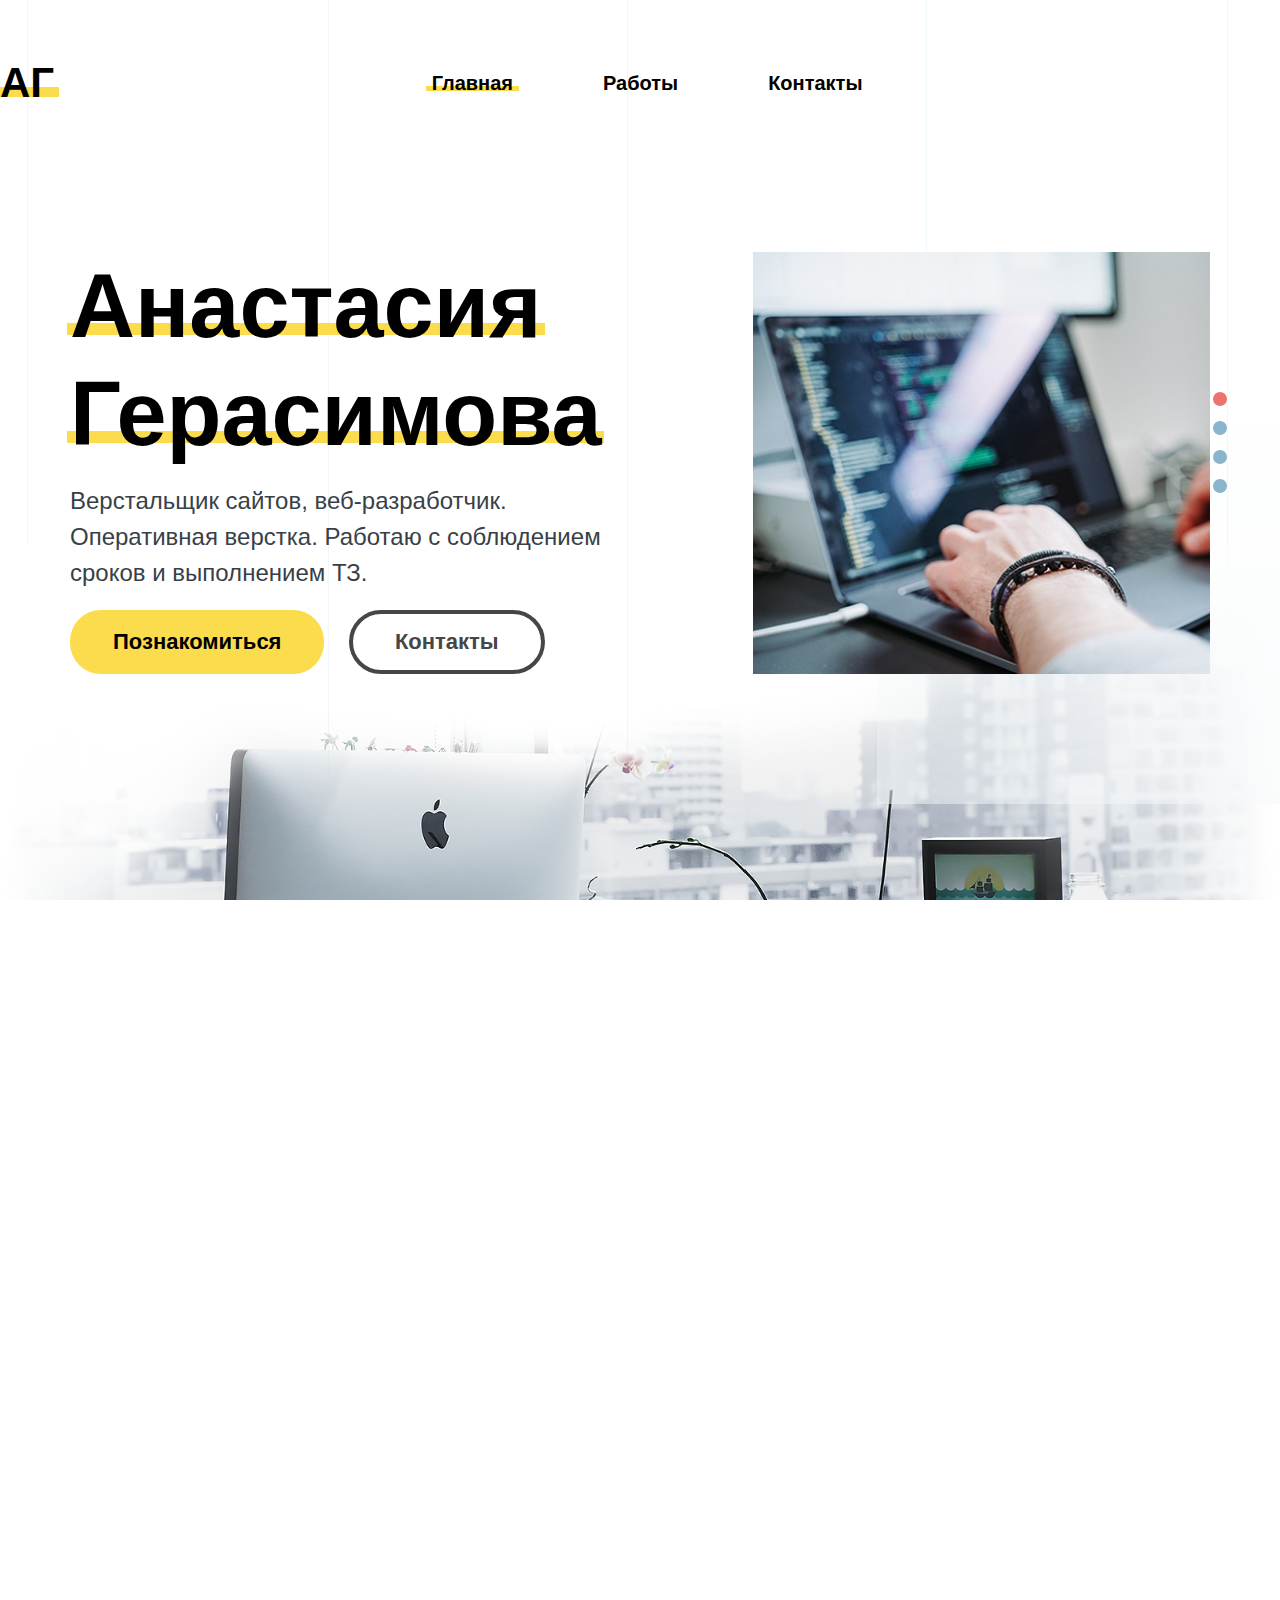
==== commit d1120748: "Mobile version of site is ready" ====
--- a/docs/index.html
+++ b/docs/index.html
@@ -37,7 +37,7 @@
                         <a href="index.html">АГ</a>
                     </div>
                     
-                    <!-- Navigation-->
+                    <!-- Navigation for desktop-->
                     <nav class="nav">
                         <ul class="nav__list">
                             <li class="nav__item">
@@ -51,8 +51,61 @@
                             </li>
                         </ul>
                     </nav>
-                    <!-- //Navigation-->
+                    <!-- //Navigation for desktop-->
+
+                    <!--Navigation button for mabile-->
+                    <div id="menu-toggle" class="menu-icon">
+                        <div class="menu-icon-line"></div>
+                    </div>
+                    <!--//Navigation button for mobile -->
+                    
+                    <div class="mobile-nav-overlay"></div>
+                        
+                    <!--Navigation for mobile-->
+                    <div id="mobile-nav" class="mobile-nav">
+                        <div class="logo">
+                                <a href="index.html">АГ</a>
+                        </div>
+
+                        <ul class="mobile-nav__list">
+                            <li class="mobile-nav__item">
+                                <a class="mobile-nav__link" href="№">Услуги</a>
+                            </li>
+                            <li class="mobile-nav__item">
+                                <a class="mobile-nav__link" href="portfolio.html">Работы</a>  
+                            </li>
+                            <li class="mobile-nav__item">
+                                <a class="mobile-nav__link" href="contacts.html">Контакты</a>
+                            </li>
+                        </ul>
                             
+                        <!-- Social-icons -->
+                        <ul class="social">
+                                <li class="social__item"> 
+                                    <a class="social__link social__link-github" href="https://github.com/anastasiagerasimova" target="_blank">
+                                        <i class="fab fa-github"></i>
+                                    </a>
+                                </li>
+                                <li class="social__item">
+                                    <a class="social__link social__link-telegram" href="#" target="_blank">
+                                        <i class="fab fa-telegram-plane"></i>
+                                    </a>
+                                </li>
+                                <li class="social__item">
+                                    <a class="social__link social__link-vk" href="https://vk.com/id327989207" target="_blank">
+                                        <i class="fab fa-vk"></i>
+                                    </a>
+                                </li>
+                                <li class="social__item">
+                                    <a class="social__link social__link-facebook" href="#" target="_blank">
+                                        <i class="fab fa-facebook-f"></i>
+                                    </a>
+                                </li>
+                        </ul>
+                        <!-- //Social-icons --> 
+                    </div>
+                    <!--//Navigation for mobile -->
+                        
                     <div class="header-social">
                         <a href="#" target="_blank">
                             <i class="fab fa-linkedin-in"></i>
@@ -63,7 +116,8 @@
                         <a href="https://vk.com/id327989207" target="_blank">
                             <i class="fab fa-vk"></i>
                         </a>
-                    </div>        
+                    </div>
+
                 </div>
                 <!-- Haeder top navigation panel --> 
 
@@ -81,8 +135,8 @@
                             <span>Анастасия</span>
                             <span>Герасимова</span>
                         </h1>
-                        <div class="header-content__desc">Верстальщик сайтов, веб-разработчик.
-                        Оперативная верстка. Работаю с соблюдением сроков и выполнением ТЗ. </div>
+                        <div class="header-content__desc">Верстальщик сайтов, веб&#8209;разработчик.
+                        Оперативная верстка. Работаю с соблюдением сроков и выполнением ТЗ.</div>
                         <div class="header-content__buttons">
                             <button class="button-cta">Познакомиться</button>
                             <button class="button-link">Контакты</button>
@@ -145,7 +199,7 @@
 
                         </div>
                         <div class="col-contact__email">
-                            <a href="mailto:anastasiagerasimova210295@gmail.com">anastasiagerasimova210295@gmail.com</a>
+                            <a href="mailto:anastasiagerasimova@gmail.com">anastasiagerasimova@gmail.com</a>
                         </div>
                     </div>
                 </div>
@@ -245,6 +299,8 @@
             </div>
             <!--//Portfolio  -->
 
+            <div class="portfolio__link-more"><a href="#">Смотреть все работы</a></div>
+
         </div>
     </section>
     <!-- //SECTION PORTFOLIO -->
@@ -254,7 +310,7 @@
         <div class="container">
 
             <div class="process__heading">
-                <h2 class="heading">Как я работаю</h2>
+                <h2 class="heading heading--small">Как я работаю</h2>
             </div>
             
             <div class="process__content"> 
@@ -355,7 +411,7 @@
                                 Email
                             </div>
                             <div class="definition-list__desc">
-                                <a href="mailto:anastasiagerasimova210295@gmail.com">anastasiagerasimova210295@gmail.com</a>
+                                <a href="mailto:anastasiagerasimova@gmail.com">anastasiagerasimova@gmail.com</a>
                             </div>
                         </li>
 
@@ -421,7 +477,7 @@
                     <!-- Form -->
                     <form class="form" id="form">
                         <input type="hidden" name="project_name" value="myportfolio.ru">
-                        <input type="hidden" name="admin_email" value="anastasiagerasimova210295@gmail.com">
+                        <input type="hidden" name="admin_email" value="anastasiagerasimova@gmail.com">
                         <input type="hidden" name="email_from" value="info@myportfolio.ru">
 
                         <div class="form-row form-row-email">
@@ -439,7 +495,7 @@
                             <span class="fake-placeholder">Сообщение</span>
                         </div>
 
-                        <input type="submit" class="button-cta" value="Отправить">
+                        <input type="submit" class="button-submit" value="Отправить">
                     </form>
                     <!-- //Form -->
                     <div id="answer"></div>
@@ -468,6 +524,7 @@
     <script src="libs/jquery.validate/jquery.validate.js"></script>
 
     <script src="js/main.js"></script>
+    <script src="js/navigation.js"></script>
 
 </body>
 </html>--- a/docs/css/main.css
+++ b/docs/css/main.css
@@ -3,6 +3,9 @@
 }
 *::selection {
   background-color: #fbdd4c;
+}
+.none {
+  display: none;
 }
 html {
   scroll-behavior: smooth;
@@ -15,6 +18,7 @@
   height: 100%;
   font-family: 'MPLUS 1p', sans-serif;
   color: #000000;
+  overflow-x: hidden;
 }
 a,
 a:hover {
@@ -42,20 +46,51 @@
   cursor: pointer;
 }
 .container {
-  max-width: 1140px;
+  width: 100%;
   margin: 0 auto;
+  padding-left: 15px;
+  padding-right: 15px;
+}
+@media (min-width: 768px) {
+  .container {
+    max-width: 768px;
+    padding-left: 30px;
+    padding-right: 30px;
+  }
+}
+@media (min-width: 1200px) {
+  .container {
+    max-width: 1140px;
+    padding-left: 0px;
+    padding-right: 0px;
+  }
 }
 .container.container--large {
-  max-width: 1400px;
+  max-width: 100%;
+}
+@media (min-width: 1200px) {
+  .container.container--large {
+    max-width: 1400px;
+  }
 }
 .wrapper {
-  max-width: 1600px;
+  max-width: 100%;
   margin: 0 auto;
+}
+@media (min-width: 768px) {
+  .wrapper {
+    max-width: 768px;
+  }
+}
+@media (min-width: 1200px) {
+  .wrapper {
+    max-width: 1600px;
+  }
 }
 .heading {
   display: inline-block;
   position: relative;
-  font-size: 64px;
+  font-size: 42px;
   line-height: 1.2;
   font-weight: 800;
   z-index: 2;
@@ -63,23 +98,46 @@
 .heading:after {
   content: '';
   position: absolute;
-  bottom: 8px;
+  bottom: 4px;
   left: -5px;
   right: -5px;
   height: 12px;
   background-color: #fbdc4d;
   z-index: -1;
 }
-.heading--medium {
-  font-size: 62px;
+@media (min-width: 768px) {
+  .heading {
+    font-size: 52px;
+  }
+  .heading:after {
+    bottom: 8px;
+  }
+}
+@media (min-width: 1200px) {
+  .heading {
+    font-size: 64px;
+  }
+  .heading:after {
+    bottom: 8px;
+  }
 }
 .heading--small {
-  font-size: 48px;
+  font-size: 38px;
+}
+@media (min-width: 768px) {
+  .heading--small {
+    font-size: 52px;
+  }
+}
+@media (min-width: 1200px) {
+  .heading--small {
+    font-size: 64px;
+  }
 }
 .title {
   display: inline-block;
   position: relative;
-  font-size: 26px;
+  font-size: 22px;
   line-height: 1;
   font-weight: 800;
   z-index: 2;
@@ -94,22 +152,43 @@
   background-color: #fbdc4d;
   z-index: -1;
 }
-.wrapper {
-  max-width: 1600px;
-  margin: 0 auto;
+@media (min-width: 1200px) {
+  .title {
+    font-size: 26px;
+  }
 }
 .header {
-  padding-top: 59px;
-  padding-bottom: 240px;
-  background-image: url("../img/bg/line.jpg");
-  background-repeat: repeat;
-  background-position: center;
-  background-size: auto;
+  position: relative;
+  padding-top: 22px;
+  padding-bottom: 100px;
+  overflow: hidden;
+}
+@media (min-width: 768px) {
+  .header {
+    padding-top: 20px;
+    padding-bottom: 62px;
+  }
+}
+@media (min-width: 1200px) {
+  .header {
+    padding-top: 59px;
+    padding-bottom: 240px;
+    background-image: url("../img/bg/line.jpg");
+    background-repeat: repeat;
+    background-position: center;
+    background-size: auto;
+  }
 }
 .header-inner {
-  padding-top: 59px;
+  position: relative;
+  padding-top: 21px;
   padding-bottom: 10px;
   background-color: #f4f8f9;
+}
+@media (min-width: 1200px) {
+  .header-inner {
+    padding-top: 59px;
+  }
 }
 .header-inner--white {
   background-color: #fff;
@@ -118,7 +197,17 @@
   display: flex;
   justify-content: space-between;
   align-items: center;
-  margin-bottom: 145px;
+  margin-bottom: 25px;
+}
+@media (min-width: 768px) {
+  .header__nav-row {
+    margin-bottom: 67px;
+  }
+}
+@media (min-width: 1200px) {
+  .header__nav-row {
+    margin-bottom: 145px;
+  }
 }
 .header-inner__nav-row {
   display: flex;
@@ -127,6 +216,7 @@
 }
 .logo {
   position: relative;
+  display: inline-block;
   font-size: 42px;
   font-weight: 900;
   z-index: 2;
@@ -148,59 +238,16 @@
 .logo a {
   color: #000;
 }
-.nav__list {
-  display: flex;
-  flex-direction: row;
-}
-.nav__item {
-  margin-right: 78px;
-}
-.nav__item:last-child {
-  margin-right: 0;
-}
-.nav__link {
-  position: relative;
-  padding-left: 6px;
-  padding-right: 6px;
-  color: #000;
-  font-size: 20px;
-  font-weight: 700;
-  z-index: 2;
-}
-.nav__link::after {
-  content: '';
-  position: absolute;
-  bottom: 3px;
-  left: 0;
-  width: 0;
-  height: 5px;
-  background-color: #fbdc4d;
-  z-index: -1;
-  transition: all 0.3s ease-in;
-}
-.nav__link:hover::after,
-.nav__link:active::after {
-  width: 100%;
-}
-.nav__link:focus:after {
-  width: 0;
-}
-.nav__link:focus {
-  outline: none;
-  border: 2px dotted #eb736d;
-}
-.nav__link--active::after {
-  content: '';
-  position: absolute;
-  bottom: 3px;
-  left: 0;
-  width: 100%;
-  height: 5px;
-  background-color: #fbdc4d;
-  z-index: -1;
-}
-.header-social a:not(:last-child) {
-  margin-right: 20px;
+.header-social {
+  display: none;
+}
+@media (min-width: 1200px) {
+  .header-social {
+    display: block;
+  }
+  .header-social a:not(:last-child) {
+    margin-right: 20px;
+  }
 }
 .header-social i {
   font-size: 30px;
@@ -218,37 +265,110 @@
 .header-content {
   position: relative;
   display: flex;
-  flex-direction: row-reverse;
-  justify-content: space-between;
-  margin-bottom: -130px;
+  flex-direction: column;
+  align-items: center;
+  margin-bottom: -10px;
+}
+@media (min-width: 768px) {
+  .header-content {
+    flex-direction: row-reverse;
+    align-items: stretch;
+    justify-content: space-between;
+    margin-bottom: -65px;
+  }
+}
+@media (min-width: 1200px) {
+  .header-content {
+    margin-bottom: -130px;
+  }
 }
 .header-content__img {
   position: relative;
-  display: flex;
-  justify-content: flex-end;
-  align-items: flex-end;
-  width: 50%;
+  max-width: 290px;
+  margin-bottom: 45px;
   z-index: 2;
 }
 .header-content__img:before {
   content: '';
   display: block;
   position: absolute;
-  top: 130px;
-  left: 215px;
-  width: 474px;
-  height: 410px;
+  bottom: -20px;
+  right: -20px;
+  width: 290px;
+  height: 290px;
   background-image: linear-gradient(to top, rgba(244, 248, 249, 0.5) 0%, rgba(244, 248, 249, 0) 100%);
   z-index: -1;
 }
+@media (min-width: 768px) {
+  .header-content__img {
+    width: calc(50% - 16px);
+    max-width: initial;
+    margin-bottom: 0;
+    padding-left: 24px;
+    padding-right: 24px;
+  }
+  .header-content__img:before {
+    bottom: -50px;
+    right: -50px;
+    width: 320px;
+    height: 320px;
+  }
+}
+@media (min-width: 1200px) {
+  .header-content__img {
+    width: 40.1%;
+    padding-left: 0;
+    padding-right: 0;
+  }
+  .header-content__img:before {
+    bottom: -130px;
+    right: -141px;
+    width: 474px;
+    height: 410px;
+  }
+}
+.header-content__img img {
+  height: 290px;
+  width: 100%;
+  object-fit: cover;
+}
+@media (min-width: 768px) {
+  .header-content__img img {
+    height: 100%;
+  }
+}
 .header-content__text {
-  width: 49%;
+  width: 100%;
+}
+@media (min-width: 768px) {
+  .header-content__text {
+    width: calc(50% - 16px);
+    padding-top: 10px;
+  }
+}
+@media (min-width: 1200px) {
+  .header-content__text {
+    width: 49%;
+    padding-top: 0px;
+  }
 }
 .header-content__title {
-  margin-bottom: 15px;
-  font-size: 90px;
+  margin-bottom: 24px;
+  font-size: 42px;
   font-weight: 800;
   line-height: 1.2;
+}
+@media (min-width: 768px) {
+  .header-content__title {
+    margin-bottom: 17px;
+    font-size: 52px;
+  }
+}
+@media (min-width: 1200px) {
+  .header-content__title {
+    margin-bottom: 15px;
+    font-size: 90px;
+  }
 }
 .header-content__title span {
   position: relative;
@@ -258,39 +378,74 @@
   content: '';
   display: block;
   position: absolute;
-  bottom: 21px;
+  bottom: 8px;
   left: -3px;
   right: -3px;
   height: 12px;
   background-color: #fbdc4d;
   z-index: -1;
 }
+@media (min-width: 768px) {
+  .header-content__title span::after {
+    bottom: 11px;
+  }
+}
+@media (min-width: 1200px) {
+  .header-content__title span::after {
+    bottom: 21px;
+  }
+}
 .header-content__desc {
-  margin-bottom: 35px;
+  margin-bottom: 45px;
   text-shadow: 0 3px 42px #ffffff;
   color: #393f47;
-  font-size: 24px;
+  font-size: 18px;
   font-weight: 500;
-  line-height: 36px;
+  line-height: 1.667;
+}
+@media (min-width: 768px) {
+  .header-content__desc {
+    margin-bottom: 19px;
+  }
+}
+@media (min-width: 1200px) {
+  .header-content__desc {
+    font-size: 24px;
+    line-height: 1.5;
+  }
+}
+.header-content__buttons {
+  display: none;
+}
+@media (min-width: 1200px) {
+  .header-content__buttons {
+    display: block;
+  }
 }
 .button-cta {
-  height: 64px;
-  margin-right: 20px;
-  padding: 0 43px;
-  border-radius: 31px;
-  border: none;
-  background-color: #fbdc4d;
-  font-size: 22px;
-  font-weight: 700;
-  outline: none;
-  cursor: pointer;
-  transition: background-color 0.3s ease-in;
-}
-.button-cta:hover {
-  background-color: #ffd300;
-}
-.button-cta:active {
-  background-color: #e2be08;
+  display: none;
+}
+@media (min-width: 1200px) {
+  .button-cta {
+    display: inline-block;
+    height: 64px;
+    margin-right: 20px;
+    padding: 0 43px;
+    border-radius: 31px;
+    border: none;
+    background-color: #fbdc4d;
+    font-size: 22px;
+    font-weight: 700;
+    outline: none;
+    cursor: pointer;
+    transition: background-color 0.3s ease-in;
+  }
+  .button-cta:hover {
+    background-color: #ffd300;
+  }
+  .button-cta:active {
+    background-color: #e2be08;
+  }
 }
 .button-link {
   height: 64px;
@@ -320,62 +475,163 @@
 }
 .header-bg {
   width: 100%;
-  margin-bottom: -18px;
+  margin-bottom: 74px;
+  z-index: -2;
+}
+@media (min-width: 768px) {
+  .header-bg {
+    margin-bottom: 9px;
+  }
+}
+@media (min-width: 1200px) {
+  .header-bg {
+    margin-bottom: -18px;
+  }
+}
+.header-bg img {
+  transform: scale(1.8);
+}
+@media (min-width: 768px) {
+  .header-bg img {
+    transform: none;
+  }
 }
 .header__bottom-row {
   display: flex;
-  justify-content: space-between;
+  flex-direction: column;
+}
+@media (min-width: 768px) {
+  .header__bottom-row {
+    flex-direction: row;
+    justify-content: space-between;
+  }
 }
 .header__col-about {
-  width: 60%;
+  width: 100%;
+}
+@media (min-width: 768px) {
+  .header__col-about {
+    width: calc(50% - 16px);
+  }
+}
+@media (min-width: 1200px) {
+  .header__col-about {
+    width: 60%;
+  }
 }
 .col-about__title {
-  margin-bottom: 41px;
+  margin-bottom: 35px;
   text-shadow: 0 3px 42px #ffffff;
-  font-size: 40px;
+  font-size: 30px;
   line-height: 1;
   font-weight: 800;
+}
+@media (min-width: 768px) {
+  .col-about__title {
+    margin-bottom: 35px;
+    font-size: 32px;
+  }
+}
+@media (min-width: 1200px) {
+  .col-about__title {
+    margin-bottom: 41px;
+    font-size: 40px;
+  }
 }
 .col-about__list {
   margin-bottom: 43px;
   text-shadow: 0 3px 42px #ffffff;
-  font-size: 24px;
+  font-size: 18px;
   font-family: 'MPLUS 1p', sans-serif;
   font-weight: 400;
 }
+@media (min-width: 768px) {
+  .col-about__list {
+    margin-bottom: 0px;
+  }
+}
+@media (min-width: 1200px) {
+  .col-about__list {
+    margin-bottom: 43px;
+    font-size: 24px;
+  }
+}
 .col-about__item {
-  position: relative;
-  padding-left: 30px;
-  margin-bottom: 15px;
+  margin-bottom: 21px;
   line-height: 1;
 }
-.col-about__item::before {
-  content: '';
-  position: absolute;
-  top: 12px;
-  left: -1px;
-  height: 2px;
-  width: 23px;
-  background-color: #000;
+@media (min-width: 768px) {
+  .col-about__item {
+    margin-bottom: 21px;
+  }
+}
+@media (min-width: 1200px) {
+  .col-about__item {
+    position: relative;
+    padding-left: 30px;
+    margin-bottom: 15px;
+    line-height: 1;
+  }
+  .col-about__item::before {
+    content: '';
+    position: absolute;
+    top: 12px;
+    left: -1px;
+    height: 2px;
+    width: 23px;
+    background-color: #000;
+  }
 }
 .header__col-contact {
-  width: 31.58%;
+  width: 100%;
+}
+@media (min-width: 768px) {
+  .header__col-contact {
+    width: calc(50% - 16px);
+  }
+}
+@media (min-width: 1200px) {
+  .header__col-contact {
+    width: 31.58%;
+  }
 }
 .col-contact__title {
-  margin-bottom: 41px;
+  margin-bottom: 29px;
   text-shadow: 0 3px 42px #ffffff;
-  font-size: 40px;
+  font-size: 30px;
   line-height: 1;
   font-weight: 800;
 }
+@media (min-width: 768px) {
+  .col-contact__title {
+    font-size: 32px;
+    margin-bottom: 26px;
+  }
+}
+@media (min-width: 1200px) {
+  .col-contact__title {
+    margin-bottom: 41px;
+    font-size: 40px;
+  }
+}
 .col-contact__social {
-  margin-bottom: 34px;
+  margin-bottom: 13px;
+}
+@media (min-width: 768px) {
+  .col-contact__social {
+    margin-bottom: 22px;
+  }
+}
+@media (min-width: 1200px) {
+  .col-contact__social {
+    margin-bottom: 34px;
+  }
 }
 .col-contact__email a {
   text-shadow: 0 3px 42px #ffffff;
   color: #000000;
   font-family: 'MPLUS 1p', sans-serif;
-  font-size: 24px;
+  font-size: 18px;
   font-weight: 400;
   text-decoration: underline;
   transition: color 0.2s ease-in;
@@ -385,6 +641,211 @@
 }
 .col-contact__email a:active {
   color: #ea655f;
+}
+@media (min-width: 768px) {
+  .col-contact__email a {
+    font-size: 20px;
+  }
+}
+@media (min-width: 1200px) {
+  .col-contact__email a {
+    font-size: 24px;
+  }
+}
+/*----------------------Desktop navigation----------------------*/
+.nav {
+  display: none;
+}
+@media (min-width: 1200px) {
+  .nav {
+    display: block;
+  }
+}
+.nav__list {
+  display: flex;
+  flex-direction: row;
+}
+.nav__item {
+  margin-right: 78px;
+}
+.nav__item:last-child {
+  margin-right: 0;
+}
+.nav__link {
+  position: relative;
+  padding-left: 6px;
+  padding-right: 6px;
+  color: #000;
+  font-size: 20px;
+  font-weight: 700;
+  z-index: 2;
+}
+.nav__link::after {
+  content: '';
+  position: absolute;
+  bottom: 3px;
+  left: 0;
+  width: 0;
+  height: 5px;
+  background-color: #fbdc4d;
+  z-index: -1;
+  transition: all 0.3s ease-in;
+}
+.nav__link:hover::after,
+.nav__link:active::after {
+  width: 100%;
+}
+.nav__link:focus:after {
+  width: 0;
+}
+.nav__link:focus {
+  outline: none;
+  border: 2px dotted #eb736d;
+}
+.nav__link--active::after {
+  content: '';
+  position: absolute;
+  bottom: 3px;
+  left: 0;
+  width: 100%;
+  height: 5px;
+  background-color: #fbdc4d;
+  z-index: -1;
+}
+/*----------------------Mobile navigation----------------------*/
+.mobile-nav {
+  position: absolute;
+  top: 0;
+  right: -100%;
+  display: block;
+  height: 100vh;
+  width: 100%;
+  background-color: #fff;
+  padding: 20px 29px 0 29px;
+  z-index: 7;
+  transition: transform 0.4s ease-in;
+}
+@media (min-width: 768px) {
+  .mobile-nav {
+    right: -320px;
+    width: 320px;
+  }
+}
+@media (min-width: 1200px) {
+  .mobile-nav {
+    display: none;
+  }
+}
+.mobile-nav--active {
+  transform: translate(-100%);
+}
+.mobile-nav-overlay {
+  display: none;
+  height: 100vh;
+  width: 100%;
+  position: absolute;
+  right: 0;
+  top: 0;
+  background-color: rgba(44, 52, 73, 0.75);
+  z-index: 6;
+}
+.mobile-nav-overlay--active {
+  display: block;
+}
+.no-scroll {
+  overflow: hidden;
+}
+.mobile-nav__list {
+  margin-bottom: 44px;
+}
+.mobile-nav__item {
+  margin-bottom: 22px;
+}
+.mobile-nav__item:last-child {
+  margin-bottom: 0;
+}
+.mobile-nav__link {
+  position: relative;
+  color: #000;
+  font-size: 20px;
+  font-weight: 700;
+}
+.mobile-nav__link::after {
+  content: '';
+  position: absolute;
+  bottom: -1px;
+  left: 0;
+  width: 100%;
+  height: 1px;
+  background-color: #000;
+  z-index: -1;
+  transition: all 0.3s ease-in;
+}
+.mobile-nav__link:hover:after {
+  background-color: #fbdc4d;
+}
+.mobile-nav .social__item {
+  margin-right: 20px;
+}
+.mobile-nav .social__item:last-child {
+  margin-right: 0;
+}
+.mobile-nav .logo {
+  margin-bottom: 25px;
+}
+.menu-icon {
+  z-index: 8;
+  position: relative;
+  display: flex;
+  justify-content: center;
+  align-items: center;
+  width: 40px;
+  height: 40px;
+  cursor: pointer;
+}
+@media (min-width: 1200px) {
+  .menu-icon {
+    display: none;
+  }
+}
+.menu-icon-line {
+  position: relative;
+  width: 40px;
+  height: 5px;
+  background-color: #000;
+}
+.menu-icon-line::before {
+  position: absolute;
+  left: 0;
+  top: -10px;
+  content: '';
+  width: 40px;
+  height: 5px;
+  background-color: #000;
+  transition: transform 0.2s ease-in, top 0.2s linear 0.2s;
+}
+.menu-icon-line::after {
+  position: absolute;
+  left: 0;
+  top: 10px;
+  content: '';
+  width: 40px;
+  height: 5px;
+  background-color: #000;
+  transition: transform 0.2s ease-in, top 0.2s linear 0.2s;
+}
+.menu-icon.menu-icon-active .menu-icon-line {
+  background-color: transparent;
+}
+.menu-icon.menu-icon-active .menu-icon-line::before {
+  transform: rotate(45deg);
+  top: 0;
+  transition: top 0.2s linear, transform 0.2s ease-in 0.2s;
+}
+.menu-icon.menu-icon-active .menu-icon-line::after {
+  transform: rotate(-45deg);
+  top: 0;
+  transition: top 0.2s linear, transform 0.2s ease-in 0.2s;
 }
 .social {
   display: flex;
@@ -428,40 +889,87 @@
   color: #fff;
 }
 .portfolio {
-  padding-top: 107px;
-  padding-bottom: 128px;
+  padding-top: 52px;
+  padding-bottom: 90px;
   background-color: #f4f8f9;
+}
+@media (min-width: 768px) {
+  .portfolio {
+    padding-top: 71px;
+    padding-bottom: 80px;
+  }
+}
+@media (min-width: 1200px) {
+  .portfolio {
+    padding-top: 107px;
+    padding-bottom: 128px;
+  }
 }
 .portfolio--large {
   padding-top: 80px;
   padding-bottom: 94px;
 }
 .portfolio__heading {
-  margin-bottom: 55px;
+  margin-bottom: 46px;
+}
+@media (min-width: 768px) {
+  .portfolio__heading {
+    margin-bottom: 46px;
+  }
+}
+@media (min-width: 1200px) {
+  .portfolio__heading {
+    margin-bottom: 55px;
+  }
 }
 .portfolio__heading--center {
   text-align: center;
 }
 .portfolio-filter {
-  margin-bottom: 45px;
+  display: none;
+}
+@media (min-width: 768px) {
+  .portfolio-filter {
+    display: block;
+    margin-bottom: 45px;
+  }
+}
+@media (min-width: 1200px) {
+  .portfolio-filter {
+    margin-bottom: 45px;
+  }
 }
 .portfolio-filter__list {
   display: flex;
   flex-direction: row;
 }
-.portfolio-filter__element:not(:last-child) {
-  margin-right: 82px;
-}
-.portfolio-filter__button {
-  color: #8fa5ae;
-  font-family: 'MPLUS 1p', sans-serif;
-  font-size: 28px;
-  font-weight: 800;
-  cursor: pointer;
-}
-.portfolio-filter__button:hover,
-.portfolio-filter__button:active {
-  color: #ed574f;
+@media (min-width: 768px) {
+  .portfolio-filter__element:not(:last-child) {
+    margin-right: 48px;
+  }
+}
+@media (min-width: 1200px) {
+  .portfolio-filter__element:not(:last-child) {
+    margin-right: 82px;
+  }
+}
+@media (min-width: 768px) {
+  .portfolio-filter__button {
+    color: #8fa5ae;
+    font-family: 'MPLUS 1p', sans-serif;
+    font-size: 24px;
+    font-weight: 800;
+    cursor: pointer;
+  }
+  .portfolio-filter__button:hover,
+  .portfolio-filter__button:active {
+    color: #ed574f;
+  }
+}
+@media (min-width: 1200px) {
+  .portfolio-filter__button {
+    font-size: 28px;
+  }
 }
 .portfolio-filter__button.filter.active {
   color: #000;
@@ -469,35 +977,89 @@
 .portfolio__row {
   display: flex;
   flex-wrap: wrap;
-  justify-content: space-between;
+  justify-content: center;
+  margin-bottom: 36px;
+}
+@media (min-width: 768px) {
+  .portfolio__row {
+    justify-content: space-between;
+  }
+}
+@media (min-width: 1200px) {
+  .portfolio__row {
+    margin-bottom: 0;
+  }
 }
 .portfolio-item {
-  margin-bottom: 63px;
-}
-.portfolio-item:nth-last-child(-n + 3) {
+  margin-bottom: 45px;
+}
+.portfolio-item:nth-last-child(-n + 1) {
   margin-bottom: 0;
+}
+@media (min-width: 768px) {
+  .portfolio-item {
+    margin-bottom: 43px;
+  }
+  .portfolio-item:nth-last-child(-n + 2) {
+    margin-bottom: 0;
+  }
+}
+@media (min-width: 1200px) {
+  .portfolio-item {
+    margin-bottom: 63px;
+  }
+  .portfolio-item:nth-last-child(-n + 3) {
+    margin-bottom: 0;
+  }
 }
 .mix {
   display: none;
 }
 .portfolio-item__image {
   position: relative;
-  width: 556px;
-  height: 370px;
+  width: 290px;
+  height: 200px;
   display: block;
   overflow: hidden;
-  margin-bottom: 27px;
+  margin-bottom: 21px;
 }
 .portfolio-item__image img {
+  height: 100%;
   transition: all 0.7s linear;
+}
+@media (min-width: 768px) {
+  .portfolio-item__image {
+    width: 338px;
+    height: 240px;
+    margin-bottom: 20px;
+  }
+}
+@media (min-width: 1200px) {
+  .portfolio-item__image {
+    width: 556px;
+    height: 370px;
+    margin-bottom: 27px;
+  }
 }
 .portfolio-item__image:hover > img {
   transform: scale(1.2);
 }
 .portfolio-item__image--small {
   position: relative;
-  width: 360px;
-  height: 239px;
+  width: 290px;
+  height: 200px;
+}
+@media (min-width: 768px) {
+  .portfolio-item__image--small {
+    width: 338px;
+    height: 240px;
+  }
+}
+@media (min-width: 1200px) {
+  .portfolio-item__image--small {
+    width: 360px;
+    height: 239px;
+  }
 }
 .portfolio-item__image-hover {
   position: absolute;
@@ -545,29 +1107,102 @@
   color: #fff;
 }
 .portfolio-item__title {
-  margin-bottom: 10px;
-  font-size: 32px;
+  max-width: 290px;
+  white-space: nowrap;
+  overflow: hidden;
+  text-overflow: ellipsis;
+  margin-bottom: 12px;
+  font-size: 22px;
   line-height: 1.2;
   font-weight: 700;
 }
+@media (min-width: 768px) {
+  .portfolio-item__title {
+    max-width: 338px;
+    margin-bottom: 14px;
+    font-size: 24px;
+  }
+}
+@media (min-width: 1200px) {
+  .portfolio-item__title {
+    max-width: 556px;
+    margin-bottom: 10px;
+    font-size: 32px;
+  }
+}
 .portfolio-item__title--small {
-  margin-bottom: 10px;
-  font-size: 26px;
+  font-size: 22px;
+}
+@media (min-width: 768px) {
+  .portfolio-item__title--small {
+    font-size: 24px;
+  }
+}
+@media (min-width: 1200px) {
+  .portfolio-item__title--small {
+    max-width: 360px;
+    font-size: 26px;
+  }
 }
 .portfolio-item__desc {
-  font-size: 22px;
+  font-size: 16px;
   line-height: 1.2;
   font-weight: 300;
 }
+@media (min-width: 768px) {
+  .portfolio-item__desc {
+    font-size: 18px;
+  }
+}
+@media (min-width: 1200px) {
+  .portfolio-item__desc {
+    font-size: 22px;
+  }
+}
 .portfolio-card__desc--small {
+  font-size: 16px;
+}
+@media (min-width: 768px) {
+  .portfolio-card__desc--small {
+    font-size: 18px;
+  }
+}
+@media (min-width: 1200px) {
+  .portfolio-card__desc--small {
+    font-size: 20px;
+  }
+}
+.portfolio__link-more a {
+  text-shadow: 0 3px 42px #ffffff;
+  color: #039be5;
   font-size: 20px;
+  font-weight: 400;
+  text-decoration: underline;
+}
+@media (min-width: 1200px) {
+  .portfolio__link-more a {
+    display: none;
+  }
 }
 .process {
-  padding-top: 138px;
-  background-image: url("../img/bg/line-2.jpg");
-  background-position: center;
-  background-repeat: repeat;
-  background-size: auto;
+  padding-top: 51px;
+  padding-bottom: 65px;
+}
+@media (min-width: 768px) {
+  .process {
+    padding-top: 80px;
+    padding-bottom: 89px;
+    background-image: url("../img/bg/line-2.jpg");
+    background-position: center;
+    background-repeat: repeat;
+    background-size: auto;
+  }
+}
+@media (min-width: 1200px) {
+  .process {
+    padding-top: 138px;
+    padding-bottom: 149px;
+  }
 }
 .process__content {
   display: flex;
@@ -576,79 +1211,213 @@
   margin: 0 auto;
 }
 .process__heading {
-  margin-bottom: 135px;
+  margin-bottom: 50px;
   text-align: center;
+}
+@media (min-width: 768px) {
+  .process__heading {
+    margin-bottom: 151px;
+  }
+}
+@media (min-width: 1200px) {
+  .process__heading {
+    margin-bottom: 135px;
+  }
 }
 .process-card {
   position: relative;
-  width: 50%;
+  width: 100%;
   height: 223px;
-  padding-top: 27px;
-}
-.process-card:nth-child(odd) {
-  margin-right: auto;
-  padding-right: 80px;
-  text-align: right;
-}
-.process-card:nth-child(odd):after {
+}
+.process-card:nth-child(odd),
+.process-card:nth-child(even) {
+  padding-left: 100px;
+  text-align: left;
+}
+.process-card:nth-child(odd):after,
+.process-card:nth-child(even):after {
+  position: absolute;
+  content: '';
+  top: -20px;
+  left: 37px;
+  transform: translate(-50%, -100%);
+  width: 4px;
+  height: 100px;
+  border-radius: 2px;
+  background-color: #e1eef4;
+}
+.process-card:nth-child(odd):first-child:after,
+.process-card:nth-child(even):first-child:after {
   position: absolute;
   content: '';
   top: -20px;
   right: 0;
   transform: translate(50%, -100%);
-  width: 4px;
-  height: 100px;
+  width: 0px;
+  height: 0px;
   border-radius: 2px;
   background-color: #e1eef4;
 }
-.process-card:nth-child(odd):first-child:after {
-  position: absolute;
-  content: '';
-  top: -20px;
-  right: 0;
-  transform: translate(50%, -100%);
-  width: 4px;
-  height: 57px;
-  border-radius: 2px;
-  background-color: #e1eef4;
-}
-.process-card:nth-child(odd) .process-card__circle {
+.process-card:nth-child(odd) .process-card__circle,
+.process-card:nth-child(even) .process-card__circle {
   position: absolute;
   top: 0;
-  right: 0;
-  transform: translate(50%, 0);
+  left: 0;
+  transform: translate(0, 0);
   width: 74px;
   height: 74px;
   box-shadow: 2px 3px 35px rgba(0, 112, 187, 0.35);
   border-radius: 28px;
   background-color: #ffffff;
 }
-.process-card:nth-child(even) {
-  margin-left: auto;
-  padding-left: 80px;
-  text-align: left;
-}
-.process-card:nth-child(even):after {
-  position: absolute;
-  content: '';
-  top: -20px;
-  left: 0;
-  transform: translate(-50%, -100%);
-  width: 4px;
-  height: 100px;
-  border-radius: 2px;
-  background-color: #e1eef4;
-}
-.process-card:nth-child(even) .process-card__circle {
-  position: absolute;
-  top: 0;
-  left: 0;
-  transform: translate(-50%, 0);
-  width: 74px;
-  height: 74px;
-  box-shadow: 2px 3px 35px rgba(0, 112, 187, 0.35);
-  border-radius: 28px;
-  background-color: #ffffff;
+@media (min-width: 768px) {
+  .process-card {
+    position: relative;
+    width: 50%;
+    height: 223px;
+    padding-top: 27px;
+  }
+  .process-card:nth-child(odd) {
+    margin-right: auto;
+    padding-right: 67px;
+    padding-left: 0;
+    text-align: right;
+  }
+  .process-card:nth-child(odd):after {
+    position: absolute;
+    content: '';
+    top: -20px;
+    left: auto;
+    right: 0;
+    transform: translate(50%, -100%);
+    width: 4px;
+    height: 100px;
+    border-radius: 2px;
+    background-color: #e1eef4;
+  }
+  .process-card:nth-child(odd):first-child:after {
+    position: absolute;
+    content: '';
+    top: -20px;
+    right: 0;
+    transform: translate(50%, -100%);
+    width: 4px;
+    height: 57px;
+    border-radius: 2px;
+    background-color: #e1eef4;
+  }
+  .process-card:nth-child(odd) .process-card__circle {
+    position: absolute;
+    top: 0;
+    left: auto;
+    right: 0;
+    transform: translate(50%, 0);
+    width: 74px;
+    height: 74px;
+    box-shadow: 2px 3px 35px rgba(0, 112, 187, 0.35);
+    border-radius: 28px;
+    background-color: #ffffff;
+  }
+  .process-card:nth-child(even) {
+    margin-left: auto;
+    padding-left: 67px;
+    text-align: left;
+  }
+  .process-card:nth-child(even):after {
+    position: absolute;
+    content: '';
+    top: -20px;
+    left: 0;
+    transform: translate(-50%, -100%);
+    width: 4px;
+    height: 100px;
+    border-radius: 2px;
+    background-color: #e1eef4;
+  }
+  .process-card:nth-child(even) .process-card__circle {
+    position: absolute;
+    top: 0;
+    left: 0;
+    transform: translate(-50%, 0);
+    width: 74px;
+    height: 74px;
+    box-shadow: 2px 3px 35px rgba(0, 112, 187, 0.35);
+    border-radius: 28px;
+    background-color: #ffffff;
+  }
+}
+@media (min-width: 1200px) {
+  .process-card {
+    position: relative;
+    width: 50%;
+    height: 223px;
+    padding-top: 27px;
+  }
+  .process-card:nth-child(odd) {
+    margin-right: auto;
+    padding-right: 80px;
+    text-align: right;
+  }
+  .process-card:nth-child(odd):after {
+    position: absolute;
+    content: '';
+    top: -20px;
+    right: 0;
+    transform: translate(50%, -100%);
+    width: 4px;
+    height: 100px;
+    border-radius: 2px;
+    background-color: #e1eef4;
+  }
+  .process-card:nth-child(odd):first-child:after {
+    position: absolute;
+    content: '';
+    top: -20px;
+    right: 0;
+    transform: translate(50%, -100%);
+    width: 4px;
+    height: 57px;
+    border-radius: 2px;
+    background-color: #e1eef4;
+  }
+  .process-card:nth-child(odd) .process-card__circle {
+    position: absolute;
+    top: 0;
+    right: 0;
+    transform: translate(50%, 0);
+    width: 74px;
+    height: 74px;
+    box-shadow: 2px 3px 35px rgba(0, 112, 187, 0.35);
+    border-radius: 28px;
+    background-color: #ffffff;
+  }
+  .process-card:nth-child(even) {
+    margin-left: auto;
+    padding-left: 80px;
+    text-align: left;
+  }
+  .process-card:nth-child(even):after {
+    position: absolute;
+    content: '';
+    top: -20px;
+    left: 0;
+    transform: translate(-50%, -100%);
+    width: 4px;
+    height: 100px;
+    border-radius: 2px;
+    background-color: #e1eef4;
+  }
+  .process-card:nth-child(even) .process-card__circle {
+    position: absolute;
+    top: 0;
+    left: 0;
+    transform: translate(-50%, 0);
+    width: 74px;
+    height: 74px;
+    box-shadow: 2px 3px 35px rgba(0, 112, 187, 0.35);
+    border-radius: 28px;
+    background-color: #ffffff;
+  }
 }
 .process-card__circle-inner {
   width: 74px;
@@ -659,96 +1428,208 @@
 }
 .process-card__title {
   display: inline-block;
-  margin-bottom: 15px;
-  position: relative;
-  font-size: 26px;
-  line-height: 1;
+  margin-bottom: 10px;
+  font-size: 20px;
+  line-height: 1.2;
   font-weight: 800;
-  z-index: 2;
-}
-.process-card__title:after {
-  content: '';
-  position: absolute;
-  bottom: -2px;
-  left: 0;
-  right: 0;
-  height: 8px;
-  background-color: #fbdc4d;
-  z-index: -1;
-}
-.process-card__title:after:hover {
-  background-color: #ea736d;
+}
+@media (min-width: 768px) {
+  .process-card__title {
+    margin-bottom: 10px;
+    font-size: 24px;
+    line-height: 1.2;
+  }
+}
+@media (min-width: 1200px) {
+  .process-card__title {
+    position: relative;
+    margin-bottom: 15px;
+    font-size: 26px;
+    line-height: 1;
+    z-index: 2;
+  }
+  .process-card__title:after {
+    content: '';
+    position: absolute;
+    bottom: -2px;
+    left: 0;
+    right: 0;
+    height: 8px;
+    background-color: #fbdc4d;
+    z-index: -1;
+  }
+  .process-card__title:after:hover {
+    background-color: #ea736d;
+  }
 }
 .process-card__desc {
   margin-bottom: 10px;
-  font-size: 18px;
+  font-size: 14px;
   font-weight: 500;
-  line-height: 1.2;
+  line-height: 1.43;
+}
+@media (min-width: 768px) {
+  .process-card__desc {
+    margin-bottom: 10px;
+    font-size: 16px;
+    line-height: 1.375;
+  }
+}
+@media (min-width: 1200px) {
+  .process-card__desc {
+    margin-bottom: 10px;
+    font-size: 18px;
+    line-height: 1.2;
+  }
 }
 .process-card__note {
+  font-size: 14px;
+  line-height: 1;
+  font-weight: 700;
+}
+@media (min-width: 768px) {
+  .process-card__note {
+    font-size: 18px;
+  }
+}
+.contacts {
+  padding-top: 50px;
+  padding-bottom: 60px;
+  background-color: #f4f8f9;
+}
+@media (min-width: 768px) {
+  .contacts {
+    padding-top: 78px;
+    padding-bottom: 90px;
+    background-color: #f4f8f9;
+  }
+}
+@media (min-width: 1200px) {
+  .contacts {
+    position: relative;
+    padding-top: 138px;
+    padding-bottom: 150px;
+    background-color: #f4f8f9;
+  }
+  .contacts:before {
+    content: "";
+    display: block;
+    width: 448px;
+    height: 280px;
+    position: absolute;
+    top: 290px;
+    left: -90px;
+    background-image: url("../img/bg/contacts-bg.png");
+    background-repeat: no-repeat;
+  }
+}
+.contacts__heading {
+  margin-bottom: 45px;
+  text-align: center;
+}
+@media (min-width: 768px) {
+  .contacts__heading {
+    margin-bottom: 68px;
+  }
+}
+@media (min-width: 1200px) {
+  .contacts__heading {
+    margin-bottom: 65px;
+  }
+}
+.contacts__content {
+  display: flex;
+  flex-direction: column;
+}
+@media (min-width: 768px) {
+  .contacts__content {
+    flex-direction: row;
+    justify-content: space-between;
+  }
+}
+.contacts__definition {
+  width: 100%;
+  margin-bottom: 52px;
+  z-index: 2;
+}
+@media (min-width: 768px) {
+  .contacts__definition {
+    width: 43.86%;
+    margin-bottom: 0;
+  }
+}
+@media (min-width: 1200px) {
+  .contacts__definition {
+    width: 43.86%;
+    padding-top: 22px;
+  }
+}
+.contacts__description {
+  margin-bottom: 24px;
+  font-size: 16px;
+  font-weight: 400;
+  line-height: 1.625;
+}
+@media (min-width: 768px) {
+  .contacts__description {
+    margin-bottom: 35px;
+    font-size: 18px;
+    line-height: 1.6;
+  }
+}
+@media (min-width: 1200px) {
+  .contacts__description {
+    margin-bottom: 43px;
+    font-size: 20px;
+    line-height: 1.6;
+  }
+}
+.definition-list {
+  margin-bottom: 40px;
+}
+@media (min-width: 1200px) {
+  .definition-list {
+    margin-bottom: 48px;
+  }
+}
+.definition-list__item {
+  display: flex;
+  flex-direction: column;
+  margin-bottom: 20px;
+}
+.definition-list__item:last-child {
+  margin-bottom: 0;
+}
+@media (min-width: 1200px) {
+  .definition-list__item {
+    flex-direction: row;
+    justify-content: space-between;
+    align-items: center;
+    margin-bottom: 32px;
+  }
+  .definition-list__item:last-child {
+    margin-bottom: 0;
+  }
+}
+.definition-list__def {
+  width: 100%;
+  margin-bottom: 8px;
   font-size: 18px;
   line-height: 1;
   font-weight: 700;
-}
-.contacts {
-  position: relative;
-  padding-top: 138px;
-  padding-bottom: 150px;
-  background-color: #f4f8f9;
-}
-.contacts:before {
-  content: "";
-  display: block;
-  width: 448px;
-  height: 280px;
-  position: absolute;
-  top: 290px;
-  left: -90px;
-  background-image: url("../img/bg/contacts-bg.png");
-  background-repeat: no-repeat;
-}
-.contacts__heading {
-  margin-bottom: 65px;
-  text-align: center;
-}
-.contacts__content {
-  display: flex;
-  justify-content: space-between;
-}
-.contacts__definition {
-  width: 43.86%;
-  padding-top: 22px;
-  z-index: 2;
-}
-.contacts__description {
-  margin-bottom: 43px;
-  font-size: 20px;
-  font-weight: 400;
-  line-height: 1.6;
-}
-.definition-list {
-  margin-bottom: 48px;
-}
-.definition-list__item {
-  display: flex;
-  justify-content: space-between;
-  align-items: center;
-  margin-bottom: 32px;
-}
-.definition-list__item:last-child {
-  margin-bottom: 0;
-}
-.definition-list__def {
-  width: 20%;
-  font-size: 20px;
-  line-height: 1;
-  font-weight: 700;
   text-align: left;
 }
+@media (min-width: 1200px) {
+  .definition-list__def {
+    width: 20%;
+    margin-bottom: 0;
+    font-size: 20px;
+  }
+}
 .definition-list__desc {
-  width: 78%;
+  width: 100%;
   color: #96969d;
-  font-size: 20px;
+  font-size: 18px;
   line-height: 1;
   font-weight: 500;
   text-align: left;
@@ -765,26 +1646,69 @@
 .definition-list__desc a:active {
   color: #ea655f;
 }
+@media (min-width: 1200px) {
+  .definition-list__desc {
+    width: 78%;
+    font-size: 20px;
+  }
+}
 .contacts__form {
-  width: 46.585%;
-  padding-right: 20px;
+  width: 100%;
+}
+@media (min-width: 768px) {
+  .contacts__form {
+    width: 46.585%;
+  }
+}
+@media (min-width: 1200px) {
+  .contacts__form {
+    width: 46.585%;
+    padding-right: 20px;
+  }
 }
 .form {
-  padding: 80px 61px 40px;
-  box-shadow: 0 28px 100px #c2dbeb;
+  padding: 60px 15px 40px;
+  box-shadow: 0 28px 40px #c2dbeb;
   background-color: #ffffff;
+}
+@media (min-width: 768px) {
+  .form {
+    padding: 60px 25px 40px;
+    box-shadow: 0 28px 80px #c2dbeb;
+  }
+}
+@media (min-width: 1200px) {
+  .form {
+    padding: 80px 61px 40px;
+    box-shadow: 0 28px 100px #c2dbeb;
+  }
 }
 .form-row {
   position: relative;
 }
 .form-row-email {
-  margin-bottom: 65px;
+  margin-bottom: 41px;
+}
+@media (min-width: 1200px) {
+  .form-row-email {
+    margin-bottom: 65px;
+  }
 }
 .form-row-theme {
-  margin-bottom: 55px;
+  margin-bottom: 44px;
+}
+@media (min-width: 1200px) {
+  .form-row-theme {
+    margin-bottom: 55px;
+  }
 }
 .form-row-message {
-  margin-bottom: 35px;
+  margin-bottom: 15px;
+}
+@media (min-width: 1200px) {
+  .form-row-message {
+    margin-bottom: 35px;
+  }
 }
 .form-row__input {
   width: 100%;
@@ -839,8 +1763,42 @@
 .form-row__textarea:focus {
   border-bottom: 2px solid #ea736d;
 }
+.button-submit {
+  display: inline-block;
+  height: 54px;
+  padding: 0 77px;
+  border-radius: 27px;
+  border: none;
+  background-color: #fbdc4d;
+  font-size: 20px;
+  font-weight: 700;
+  text-align: center;
+  outline: none;
+  cursor: pointer;
+  transition: background-color 0.3s ease-in;
+}
+.button-submit:hover {
+  background-color: #ffd300;
+}
+.button-submit:active {
+  background-color: #e2be08;
+}
+@media (min-width: 768px) {
+  .button-submit {
+    width: 100%;
+  }
+}
+@media (min-width: 1200px) {
+  .button-submit {
+    height: 64px;
+    width: auto;
+    font-size: 22px;
+    border-radius: 31px;
+    padding: 0 43px;
+  }
+}
 .copyright {
-  padding-top: 25px ;
+  padding-top: 39px ;
   padding-bottom: 41px ;
   background-color: #333333 ;
 }
@@ -871,9 +1829,31 @@
 .copyright a:active {
   color: #fff;
 }
+@media (min-width: 768px) {
+  .copyright {
+    padding-top: 39px ;
+    padding-bottom: 45px ;
+  }
+}
+@media (min-width: 1200px) {
+  .copyright {
+    padding-top: 25px ;
+    padding-bottom: 41px ;
+  }
+}
 .footer-inner {
-  padding-top: 53px;
+  padding-top: 27px;
   background-color: #f4f8f9;
+}
+@media (min-width: 768px) {
+  .footer-inner {
+    padding-top: 41px;
+  }
+}
+@media (min-width: 1200px) {
+  .footer-inner {
+    padding-top: 53px;
+  }
 }
 .footer-inner--white {
   background-color: #fff;
@@ -886,47 +1866,115 @@
   text-align: center;
 }
 .footer-inner__info {
-  margin-bottom: 30px;
-  font-size: 36px;
+  margin-bottom: 40px;
+  font-size: 22px;
   font-family: 'Roboto', sans-serif;
   color: #161616;
-  line-height: 1.75;
+  line-height: 1.2;
   letter-spacing: 0.43px;
   font-weight: 300;
 }
 .footer-inner__info a {
   color: #4298e8;
   font-family: 'Roboto', sans-serif;
-  font-size: 36px;
-  font-weight: 300;
   text-decoration: underline;
 }
+@media (min-width: 768px) {
+  .footer-inner__info {
+    font-size: 30px;
+    letter-spacing: 0.36px;
+  }
+}
+@media (min-width: 1200px) {
+  .footer-inner__info {
+    margin-bottom: 40px;
+    font-size: 36px;
+    letter-spacing: 0.26px;
+  }
+  .footer-inner__info a {
+    font-size: 36px;
+  }
+}
 .footer-inner__info span {
-  font-size: 42px;
+  display: inline-block;
+  margin-bottom: 16px;
+  font-size: 28px;
   font-family: 'Roboto', sans-serif;
-  letter-spacing: 0.5px;
+  letter-spacing: 0.34px;
   font-weight: 700;
 }
+@media (min-width: 768px) {
+  .footer-inner__info span {
+    margin-bottom: 10px;
+    font-size: 38px;
+    letter-spacing: 0.46px;
+  }
+}
+@media (min-width: 1200px) {
+  .footer-inner__info span {
+    margin-bottom: 22px;
+    font-size: 42px;
+    letter-spacing: 0.5px;
+  }
+}
 .footer-inner__bg {
   width: 100%;
-  margin-top: -130px;
+  margin-top: 0px;
   pointer-events: none;
+}
+@media (min-width: 768px) {
+  .footer-inner__bg {
+    margin-top: -86px;
+  }
+}
+@media (min-width: 1200px) {
+  .footer-inner__bg {
+    margin-top: -130px;
+  }
 }
 .footer-inner__bg img {
   display: block;
+  transform: scale(1.6);
+}
+@media (min-width: 768px) {
+  .footer-inner__bg img {
+    transform: none;
+  }
 }
 .project {
-  padding-top: 77px;
-  padding-bottom: 37px;
+  padding-top: 40px;
+  padding-bottom: 27px;
+}
+@media (min-width: 768px) {
+  .project {
+    padding-top: 47px;
+    padding-bottom: 41px;
+  }
+}
+@media (min-width: 1200px) {
+  .project {
+    padding-top: 77px;
+    padding-bottom: 48px;
+  }
 }
 .project__heaging {
-  margin-bottom: 46px;
+  margin-bottom: 30px;
   text-align: center;
+}
+@media (min-width: 768px) {
+  .project__heaging {
+    margin-bottom: 45px;
+  }
+}
+@media (min-width: 1200px) {
+  .project__heaging {
+    margin-bottom: 46px;
+  }
 }
 .project__heaging span {
   position: relative;
   display: inline-block;
-  font-size: 48px;
+  font-size: 30px;
   line-height: 1.2;
   font-weight: 800;
   z-index: 2;
@@ -942,10 +1990,35 @@
   background-color: #fbdc4d;
   z-index: -1;
 }
+@media (min-width: 768px) {
+  .project__heaging span {
+    font-size: 42px;
+  }
+}
+@media (min-width: 1200px) {
+  .project__heaging span {
+    font-size: 48px;
+  }
+}
 .bedge-wrapper {
+  height: 70px;
   display: flex;
   justify-content: center;
-  margin-bottom: 86px;
+  flex-wrap: wrap;
+  align-content: space-between;
+  margin-bottom: 48px;
+}
+@media (min-width: 768px) {
+  .bedge-wrapper {
+    height: auto;
+    flex-wrap: nowrap;
+  }
+}
+@media (min-width: 1200px) {
+  .bedge-wrapper {
+    flex-wrap: wrap;
+    margin-bottom: 86px;
+  }
 }
 .bedge {
   padding: 8px 11px;
@@ -980,26 +2053,89 @@
 .project__content {
   height: 100%;
   display: flex;
-  justify-content: space-between;
-  margin-bottom: 118px;
+  flex-direction: column-reverse;
+  margin-bottom: 45px;
+}
+@media (min-width: 768px) {
+  .project__content {
+    margin-bottom: 57px;
+  }
+}
+@media (min-width: 1200px) {
+  .project__content {
+    flex-direction: row;
+    justify-content: space-between;
+    margin-bottom: 118px;
+  }
 }
 .project__desc {
   height: auto;
-  width: 40.5%;
+  width: 100%;
   padding-top: 10px;
+}
+@media (min-width: 768px) {
+  .project__desc {
+    height: 474px;
+    display: flex;
+    flex-direction: column;
+    flex-wrap: wrap;
+    align-content: space-between;
+  }
+}
+@media (min-width: 1200px) {
+  .project__desc {
+    width: 40.5%;
+    height: auto;
+    flex-direction: column;
+    flex-wrap: nowrap;
+    align-content: flex-start;
+  }
 }
 .project__img-wrapper {
   height: auto;
-  width: 54.82%;
-  background-color: #039be5;
+  width: 100%;
+  margin-bottom: 60px;
 }
 .project__img-wrapper img {
-  height: 100%;
+  height: auto;
   object-fit: cover;
   box-shadow: 20px 20px 100px #c4dbe9;
 }
+@media (min-width: 768px) {
+  .project__img-wrapper {
+    width: 100%;
+    margin-bottom: 41px;
+    padding-left: 30px;
+    padding-right: 30px;
+  }
+  .project__img-wrapper img {
+    height: 100%;
+    object-fit: cover;
+    box-shadow: 20px 20px 100px #c4dbe9;
+  }
+}
+@media (min-width: 1200px) {
+  .project__img-wrapper {
+    width: 54.82%;
+    margin-bottom: 0;
+    padding-left: 0;
+    padding-right: 0;
+  }
+}
 .project__more-info {
-  margin-bottom: 55px;
+  margin-bottom: 47px;
+}
+@media (min-width: 768px) {
+  .project__more-info {
+    width: calc(50% - 16px);
+    margin-bottom: 55px;
+  }
+}
+@media (min-width: 1200px) {
+  .project__more-info {
+    width: 100%;
+    margin-bottom: 55px;
+  }
 }
 .more-info__title {
   margin-bottom: 23px;
@@ -1045,7 +2181,19 @@
   background-image: url("../img/project/github.svg");
 }
 .project__about {
-  margin-bottom: 57px;
+  margin-bottom: 43px;
+}
+@media (min-width: 768px) {
+  .project__about {
+    width: calc(50% - 16px);
+    margin-bottom: 57px;
+  }
+}
+@media (min-width: 1200px) {
+  .project__about {
+    width: 100%;
+    margin-bottom: 57px;
+  }
 }
 .about__title {
   margin-bottom: 18px;
@@ -1057,6 +2205,16 @@
   line-height: 1.5;
   letter-spacing: 0.19px;
 }
+@media (min-width: 768px) {
+  .project__details {
+    width: calc(50% - 16px);
+  }
+}
+@media (min-width: 1200px) {
+  .project__details {
+    width: 100%;
+  }
+}
 .details__title {
   margin-bottom: 22px;
 }
@@ -1065,9 +2223,8 @@
 }
 .details-list__item {
   display: flex;
-  justify-content: space-between;
-  align-items: flex-start;
-  margin-bottom: 23px;
+  flex-direction: column;
+  margin-bottom: 10px;
   color: #161616;
   font-size: 16px;
   font-weight: 700;
@@ -1077,12 +2234,26 @@
 .details-list__item:last-child {
   margin-bottom: 0;
 }
+@media (min-width: 1200px) {
+  .details-list__item {
+    display: flex;
+    flex-direction: row;
+    justify-content: space-between;
+    align-items: flex-start;
+    margin-bottom: 23px;
+  }
+}
 .details-list__def {
-  width: 36%;
+  width: 100%;
   font-weight: 700;
 }
+@media (min-width: 1200px) {
+  .details-list__def {
+    width: 36%;
+  }
+}
 .details-list__desc {
-  width: 64%;
+  width: 100%;
   font-weight: 400;
 }
 .details-list__desc a {
@@ -1092,36 +2263,66 @@
   line-height: 24px;
   text-decoration: underline;
 }
+@media (min-width: 1200px) {
+  .details-list__desc {
+    width: 64%;
+  }
+}
 .row-space-between {
   display: flex;
   justify-content: space-between;
   align-items: center;
 }
 .pagination-btn {
-  width: calc(50% - 15px);
-  height: 80px;
+  width: 100%;
+  height: 60px;
   background-color: #333333;
   color: #feffff;
   font-family: 'Roboto', sans-serif;
-  font-size: 22px;
+  font-size: 18px;
   font-weight: 300;
-  line-height: 80px;
-  letter-spacing: 0.26px;
+  line-height: 60px;
+  letter-spacing: 0.22px;
   text-align: center;
   transition: background-color 0.2s ease;
 }
+.pagination-btn:first-child {
+  display: none;
+}
 .pagination-btn:hover {
   background-color: #656565;
 }
 .pagination-btn:active {
   background-color: #141414;
 }
+@media (min-width: 768px) {
+  .pagination-btn {
+    width: calc(50% - 15px);
+  }
+  .pagination-btn:first-child {
+    display: block;
+  }
+}
+@media (min-width: 1200px) {
+  .pagination-btn {
+    height: 80px;
+    font-size: 22px;
+    line-height: 80px;
+    letter-spacing: 0.26px;
+  }
+}
 #page-nav {
-  position: fixed;
-  right: 60px;
-  top: 50%;
-  transform: translate(50%, -50%);
-  z-index: 100;
+  display: none;
+}
+@media (min-width: 1200px) {
+  #page-nav {
+    display: block;
+    position: fixed;
+    right: 60px;
+    top: 50%;
+    transform: translate(50%, -50%);
+    z-index: 100;
+  }
 }
 #page-nav li {
   width: 14px;
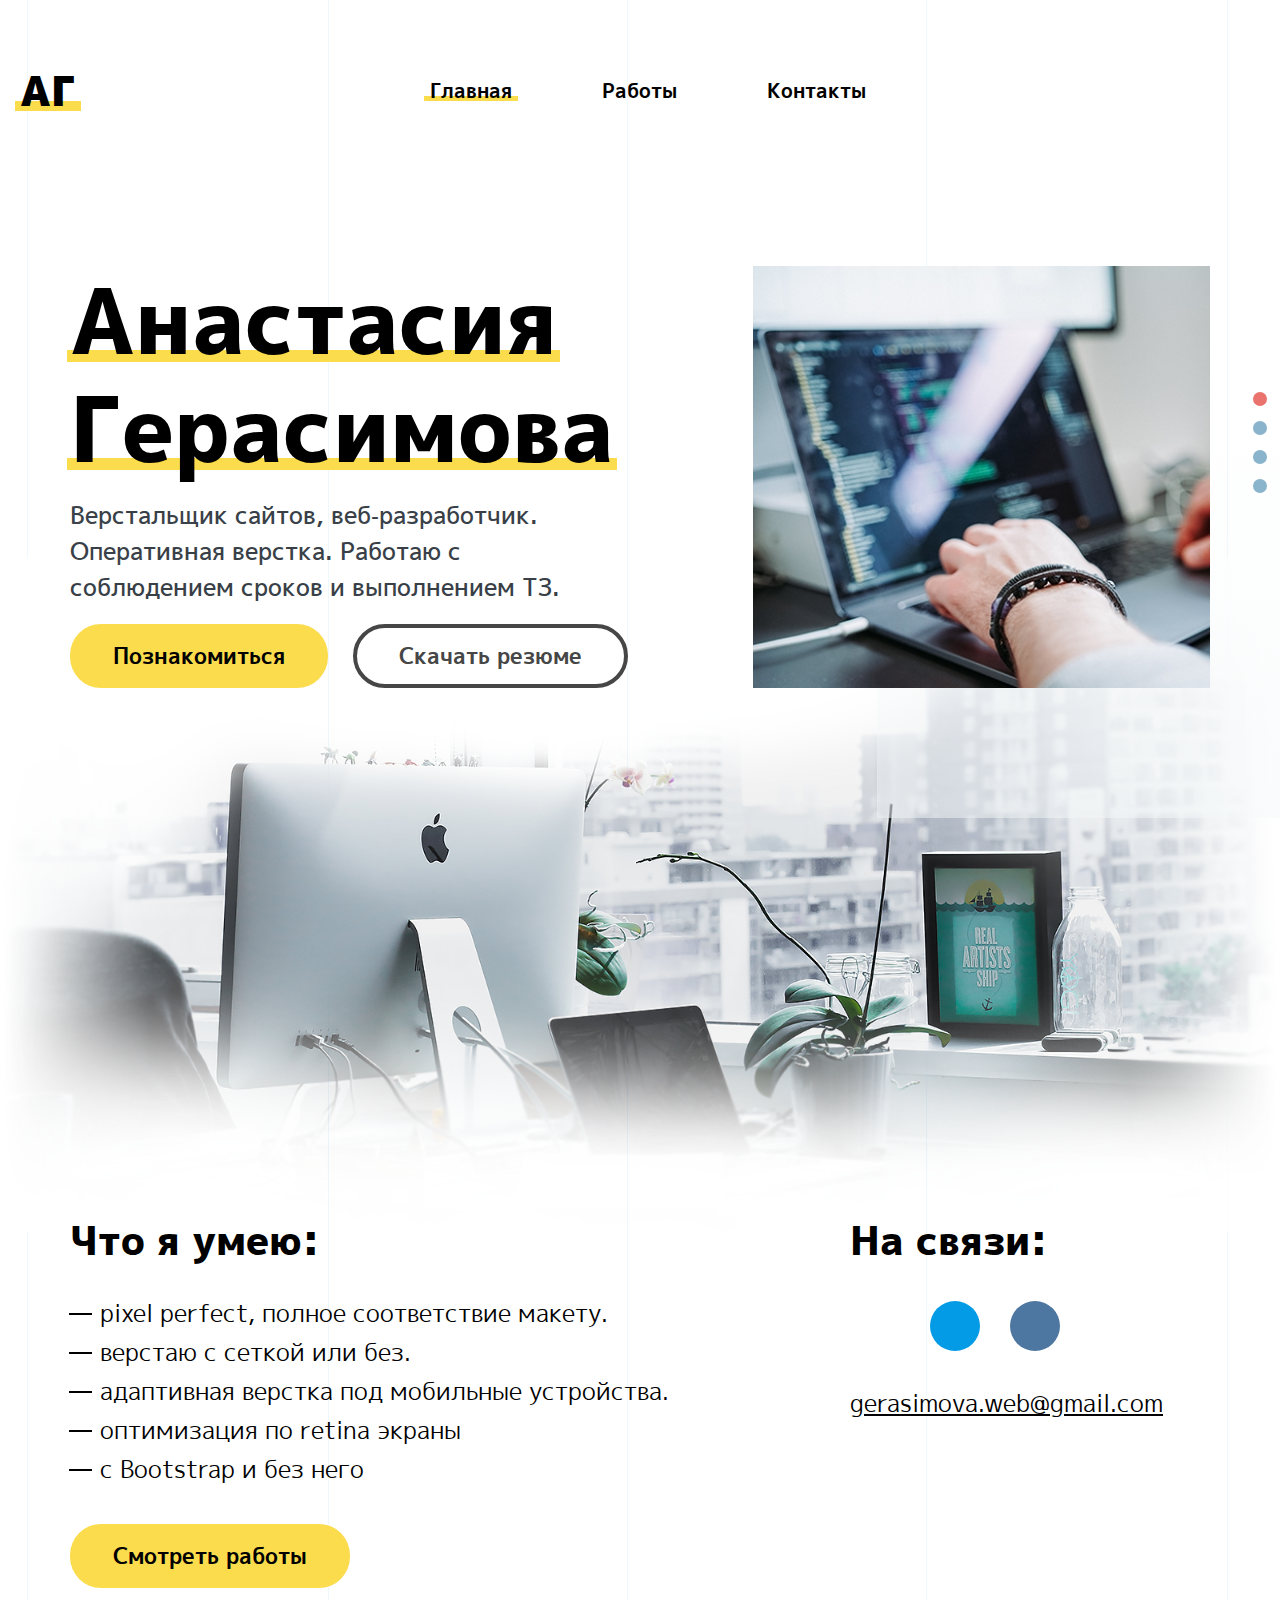
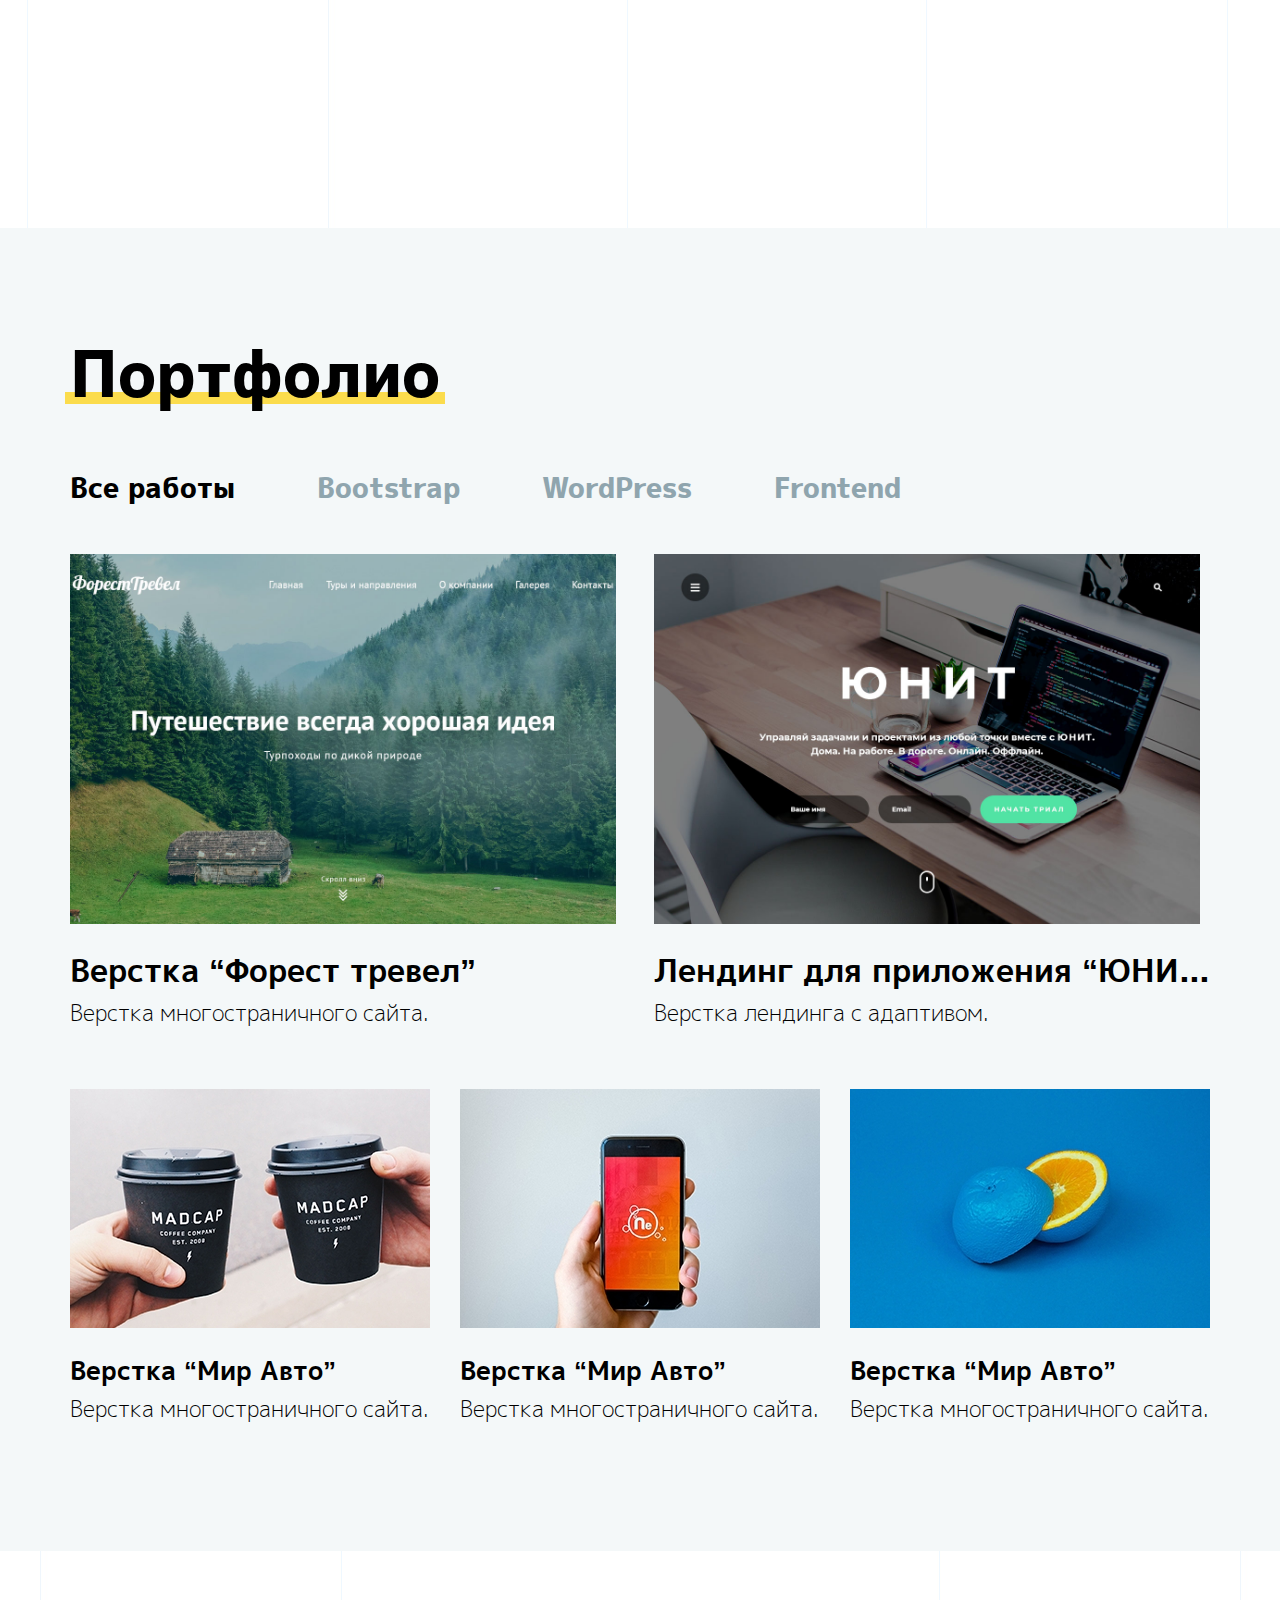
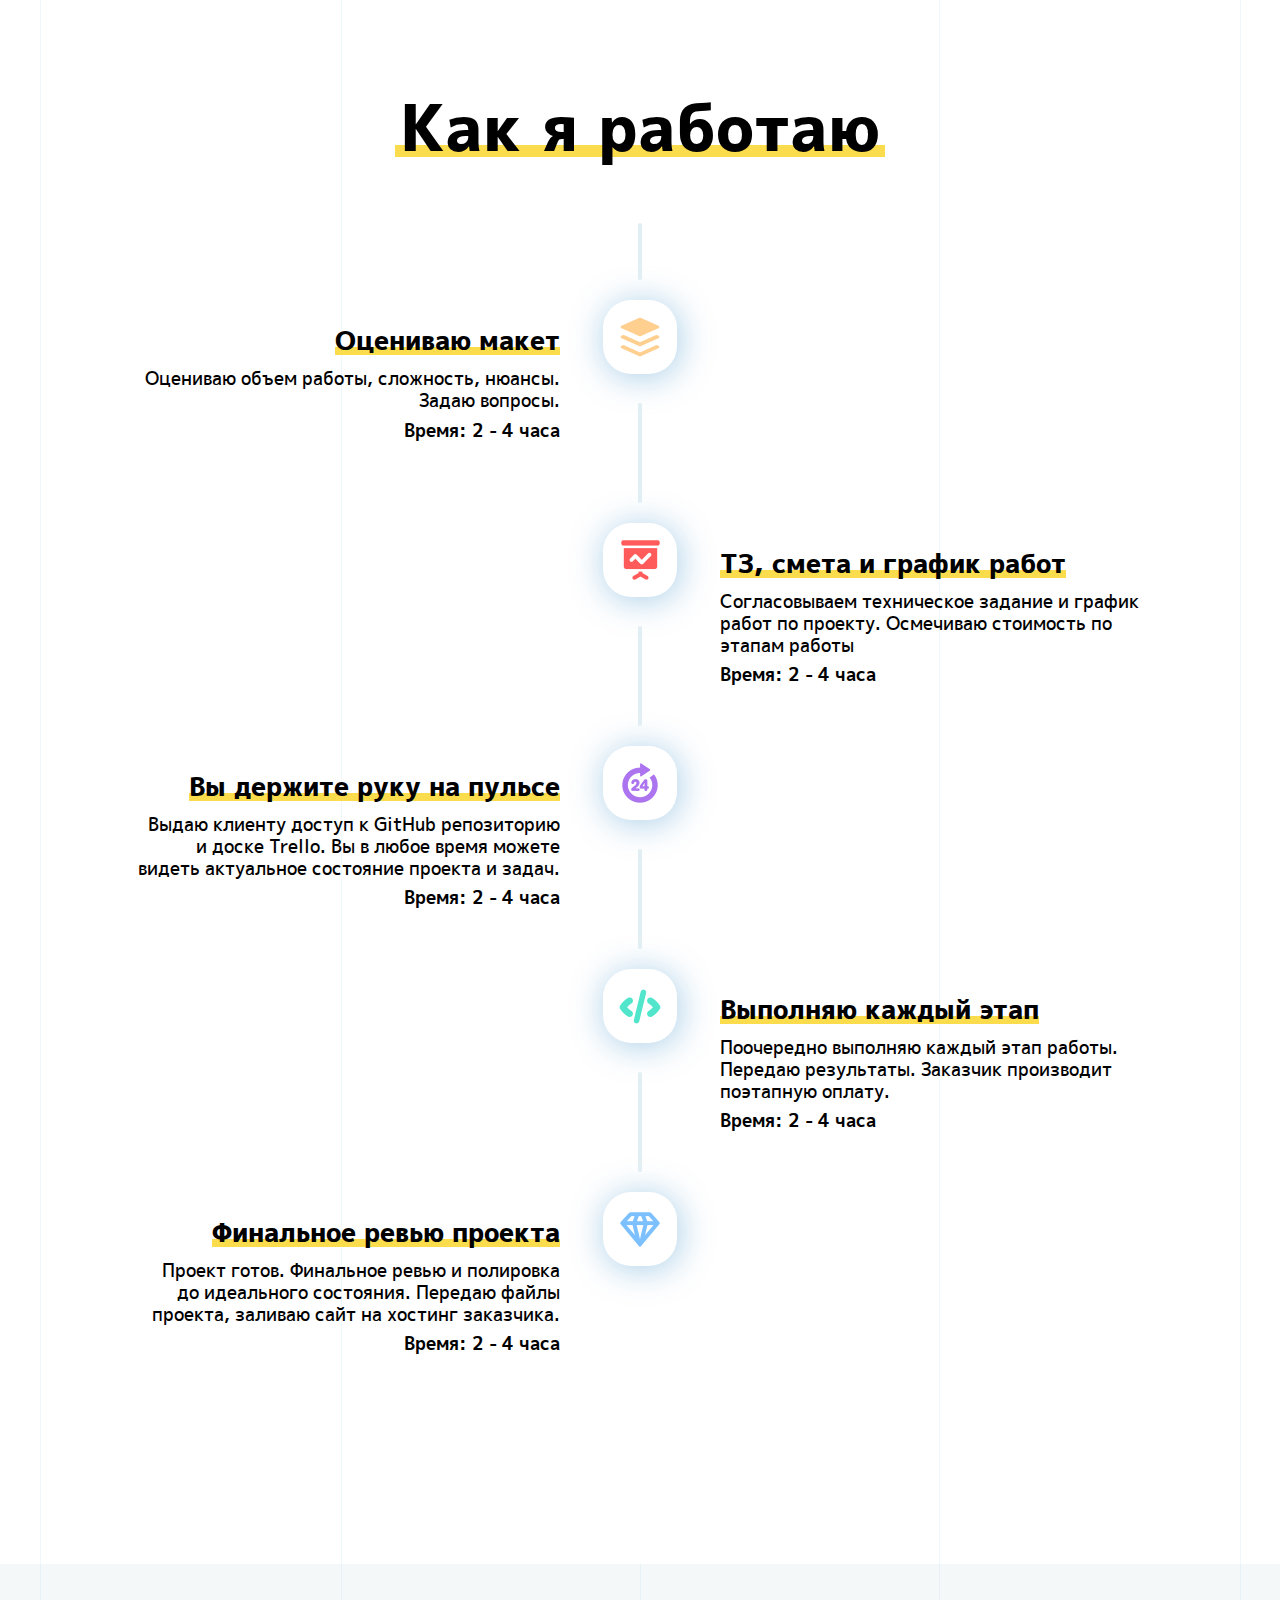
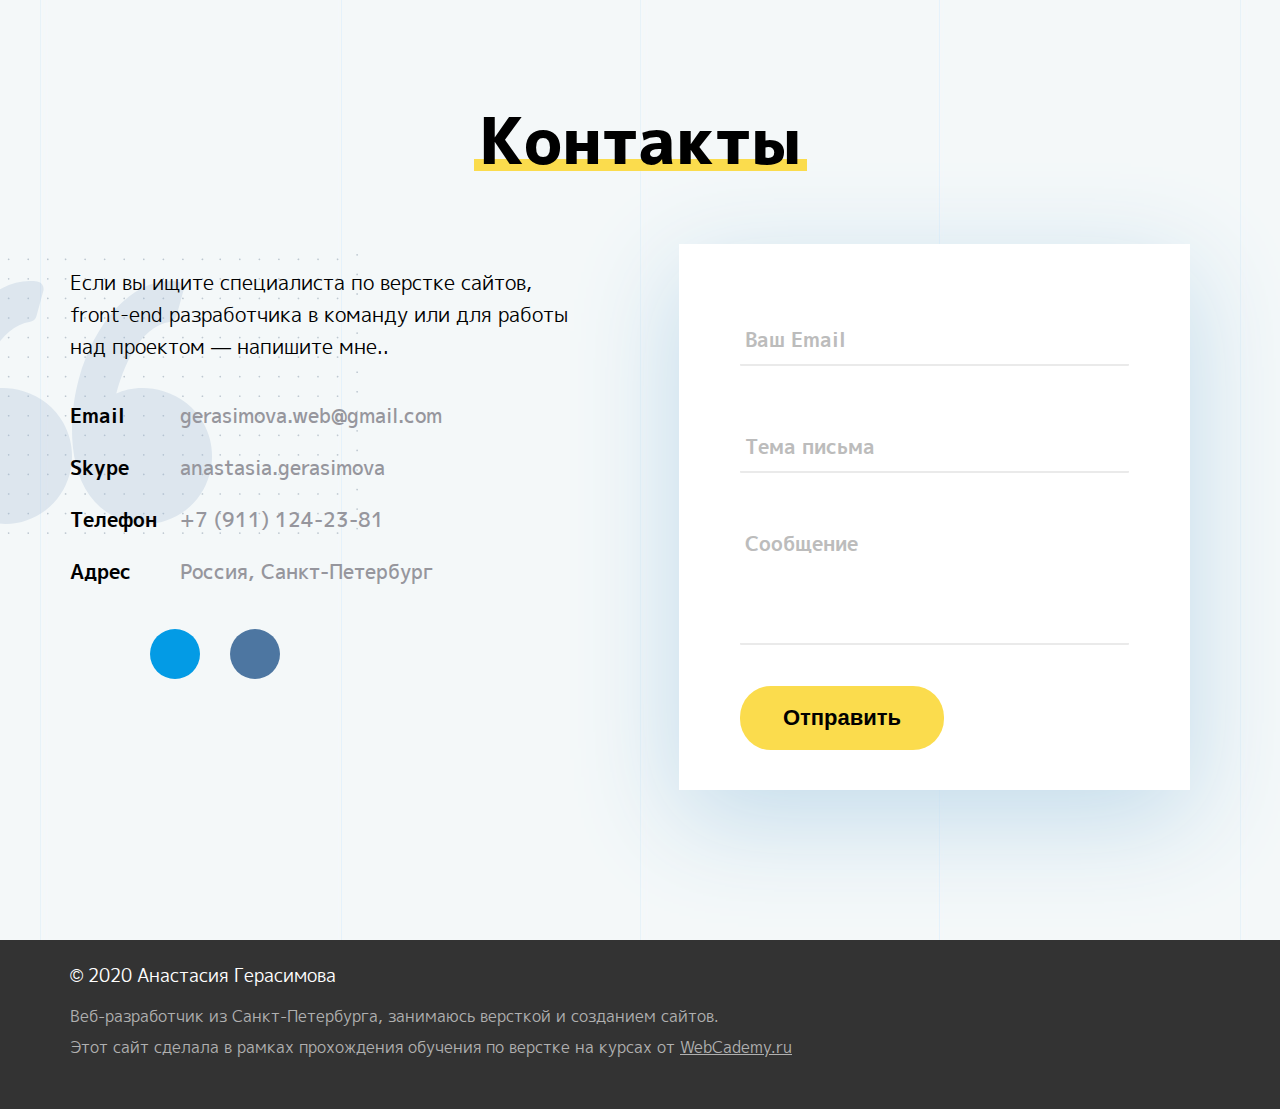
==== commit e959504b: "Added 2 projects to portfolio pages, links to social networks and portfolio, completed adaptation of" ====
--- a/docs/index.html
+++ b/docs/index.html
@@ -5,8 +5,9 @@
     <meta name="viewport" content="width=device-width, initial-scale=1.0">
     <meta http-equiv="X-UA-Compatible" content="ie=edge">
     <title>Проект Портфолио</title>
-    <link href="https://fonts.googleapis.com/css?family=M+PLUS+1p:100,300,400,500,700,800,900&display=swap&subset=cyrillic-ext" rel="stylesheet">
+    <!-- <link href="https://fonts.googleapis.com/css?family=M+PLUS+1p:100,300,400,500,700,800,900&display=swap&subset=cyrillic-ext" rel="stylesheet"> -->
     <link rel="stylesheet" href="https://use.fontawesome.com/releases/v5.12.0/css/all.css" integrity="sha384-REHJTs1r2ErKBuJB0fCK99gCYsVjwxHrSU0N7I1zl9vZbggVJXRMsv/sLlOAGb4M" crossorigin="anonymous">
+    <link rel="stylesheet" href="fonts/mplus1p/mplus1p.css">
     <link rel="stylesheet" href="./css/main.css">
 </head>
 <body>
@@ -81,28 +82,32 @@
                             
                         <!-- Social-icons -->
                         <ul class="social">
-                                <li class="social__item"> 
-                                    <a class="social__link social__link-github" href="https://github.com/anastasiagerasimova" target="_blank">
-                                        <i class="fab fa-github"></i>
-                                    </a>
-                                </li>
-                                <li class="social__item">
-                                    <a class="social__link social__link-telegram" href="#" target="_blank">
-                                        <i class="fab fa-telegram-plane"></i>
-                                    </a>
-                                </li>
-                                <li class="social__item">
-                                    <a class="social__link social__link-vk" href="https://vk.com/id327989207" target="_blank">
-                                        <i class="fab fa-vk"></i>
-                                    </a>
-                                </li>
-                                <li class="social__item">
-                                    <a class="social__link social__link-facebook" href="#" target="_blank">
-                                        <i class="fab fa-facebook-f"></i>
-                                    </a>
-                                </li>
+                            <li class="social__item"> 
+                                <a class="social__link social__link-github" href="https://github.com/anastasiagerasimova" target="_blank">
+                                    <i class="fab fa-github"></i>
+                                </a>
+                            </li>
+                            <li class="social__item">
+                                <a class="social__link social__link-telegram" href="https://t-do.ru/anastasiagerasimova" target="_blank">
+                                    <i class="fab fa-telegram-plane"></i>
+                                </a>
+                            </li>
+                            <li class="social__item">
+                                <a class="social__link social__link-vk" href="https://vk.com/id327989207" target="_blank">
+                                    <i class="fab fa-vk"></i>
+                                </a>
+                            </li>
+                            <li class="social__item">
+                                <a class="social__link social__whatsapp" href="http://wa.me/79111242381" target="_blank">
+                                    <i class="fab fa-whatsapp"></i>
+                                </a>
+                            </li>
                         </ul>
                         <!-- //Social-icons --> 
+
+                        <div class="mobile-nav__email">
+                            <a href="mailto:gerasimova.web@gmail.com">gerasimova.web@gmail.com</a>
+                        </div>
                     </div>
                     <!--//Navigation for mobile -->
                         
@@ -138,8 +143,8 @@
                         <div class="header-content__desc">Верстальщик сайтов, веб&#8209;разработчик.
                         Оперативная верстка. Работаю с соблюдением сроков и выполнением ТЗ.</div>
                         <div class="header-content__buttons">
-                            <button class="button-cta">Познакомиться</button>
-                            <button class="button-link">Контакты</button>
+                            <a href="#contacts" class="button-cta">Познакомиться</a>
+                            <a href="./resume.pdf" class="button-link" download="resume">Скачать резюме</a>
                         </div>
                     </div>
                 </div>
@@ -165,7 +170,9 @@
                             <li class="col-about__item">оптимизация по retina экраны</li>
                             <li class="col-about__item">с Bootstrap и без него</li>
                         </ul>
-                        <button class="button-cta">Смотреть работы</button>
+                        <div class="header-content__buttons">
+                            <a class="button-cta" href="#portfolio">Смотреть работы</a>
+                        </div>
                     </div>
 
                     <div class="header__col-contact col-contact">
@@ -180,7 +187,7 @@
                                     </a>
                                 </li>
                                 <li class="social__item">
-                                    <a class="social__link social__link-telegram" href="#" target="_blank">
+                                    <a class="social__link social__link-telegram" href="https://t-do.ru/anastasiagerasimova" target="_blank">
                                         <i class="fab fa-telegram-plane"></i>
                                     </a>
                                 </li>
@@ -189,9 +196,14 @@
                                         <i class="fab fa-vk"></i>
                                     </a>
                                 </li>
-                                <li class="social__item">
+                                <!-- <li class="social__item">
                                     <a class="social__link social__link-facebook" href="#" target="_blank">
                                         <i class="fab fa-facebook-f"></i>
+                                    </a>
+                                </li> -->
+                                <li class="social__item">
+                                    <a class="social__link social__whatsapp" href="http://wa.me/79111242381" target="_blank">
+                                        <i class="fab fa-whatsapp"></i>
                                     </a>
                                 </li>
                             </ul>
@@ -199,7 +211,7 @@
 
                         </div>
                         <div class="col-contact__email">
-                            <a href="mailto:anastasiagerasimova@gmail.com">anastasiagerasimova@gmail.com</a>
+                            <a href="mailto:gerasimova.web@gmail.com">gerasimova.web@gmail.com</a>
                         </div>
                     </div>
                 </div>
@@ -241,10 +253,10 @@
             <!--Portfolio  -->
             <div class="portfolio__row" id="portfolio-projects">
 
-                <div class="portfolio-item">
+                <div class="portfolio-item mix">
                     <div class="portfolio-item__image">
-                        <img src="./img/portfolio/work-1.jpg" alt="">
-                        <a href="project.html" class="portfolio-item__image-hover">
+                        <img src="./img/portfolio/work-6.jpg" alt="">
+                        <a href="project-1.html" class="portfolio-item__image-hover">
                             <span>Смотреть проект</span>
                         </a>
                     </div>
@@ -252,15 +264,15 @@
                     <div class="portfolio-item__desc">Верстка многостраничного сайта.</div>
                 </div>
 
-                <div class="portfolio-item">
+                <div class="portfolio-item mix">
                     <div class="portfolio-item__image">
-                        <img src="./img/portfolio/work-2.jpg" alt="">
-                        <a href="project.html" class="portfolio-item__image-hover">
+                        <img src="./img/portfolio/work-7.jpg" alt="">
+                        <a href="project-2.html" class="portfolio-item__image-hover">
                             <span>Смотреть проект</span>
                         </a>
                     </div>
-                    <div class="portfolio-item__title">Сайт для коворкинга “Мечта”</div>
-                    <div class="portfolio-item__desc">Верстка лендинга.</div>
+                    <div class="portfolio-item__title">Лендинг для приложения “ЮНИТ”</div>
+                    <div class="portfolio-item__desc">Верстка лендинга с адаптивом.</div>
                 </div>
 
                 <div class="portfolio-item mix bootstrap">
@@ -411,7 +423,7 @@
                                 Email
                             </div>
                             <div class="definition-list__desc">
-                                <a href="mailto:anastasiagerasimova@gmail.com">anastasiagerasimova@gmail.com</a>
+                                <a href="mailto:gerasimova.web@gmail.com">gerasimova.web@gmail.com</a>
                             </div>
                         </li>
 
@@ -453,7 +465,7 @@
                             </a>
                         </li>
                         <li class="social__item">
-                            <a class="social__link social__link-telegram" href="https://t.me/anastasiagerasimova" target="_blank">
+                            <a class="social__link social__link-telegram" href="https://t-do.ru/anastasiagerasimova" target="_blank">
                                 <i class="fab fa-telegram-plane"></i>
                             </a>
                         </li>
@@ -463,8 +475,8 @@
                             </a>
                         </li>
                         <li class="social__item">
-                            <a class="social__link social__link-facebook" href="#" target="_blank">
-                                <i class="fab fa-facebook-f"></i>
+                            <a class="social__link social__whatsapp" href="http://wa.me/79111242381" target="_blank">
+                                <i class="fab fa-whatsapp"></i>
                             </a>
                         </li>
                     </ul>
@@ -476,9 +488,9 @@
 
                     <!-- Form -->
                     <form class="form" id="form">
-                        <input type="hidden" name="project_name" value="myportfolio.ru">
-                        <input type="hidden" name="admin_email" value="anastasiagerasimova@gmail.com">
-                        <input type="hidden" name="email_from" value="info@myportfolio.ru">
+                        <input type="hidden" name="project_name" value="portfolio-gerasimova.ru">
+                        <input type="hidden" name="admin_email" value="gerasimova.web@gmail.com">
+                        <input type="hidden" name="email_from" value="info@portfolio-gerasimova.ru">
 
                         <div class="form-row form-row-email">
                             <input type="text" class="form-row__input" name="email">
@@ -517,6 +529,12 @@
 		</div>
     </div>
     <!-- //Copyright -->
+
+    <div id="backTop">
+        <a href="#top">
+            <i class="fas fa-angle-double-up"></i>
+        </a>
+    </div>
   
     <script src="libs/jquery/jquery-3.4.1.min.js"></script>
     <script src="libs/mixitup2/jquery.mixitup.min.js"></script>
--- a/docs/fonts/mplus1p/mplus1p.css
+++ b/docs/fonts/mplus1p/mplus1p.css
@@ -0,0 +1,42 @@
+@font-face {
+    font-family: 'M PLUS 1p';
+    src: local('Mplus 1p Light'), local('Mplus1p-Light'), url('Mplus1plight.woff2') format('woff2'), url('Mplus1plight.woff') format('woff'), url('Mplus1plight.ttf') format('truetype');
+    font-weight: 300;
+    font-style: normal;
+}
+@font-face {
+    font-family: 'M PLUS 1p';
+    src: local('Mplus 1p'), local('Mplus1p-Regular'), url('Mplus1p.woff2') format('woff2'), url('Mplus1p.woff') format('woff'), url('Mplus1p.ttf') format('truetype');
+    font-weight: 400;
+    font-style: normal;
+}
+@font-face {
+    font-family: 'M PLUS 1p';
+    src: local('Mplus 1p Thin'), local('Mplus1p-Thin'), url('Mplus1pthin.woff2') format('woff2'), url('Mplus1pthin.woff') format('woff'), url('Mplus1pthin.ttf') format('truetype');
+    font-weight: 100;
+    font-style: normal;
+}
+@font-face {
+    font-family: 'M PLUS 1p';
+    src: local('Mplus 1p ExtraBold'), local('Mplus1p-ExtraBold'), url('Mplus1pextrabold.woff2') format('woff2'), url('Mplus1pextrabold.woff') format('woff'), url('Mplus1pextrabold.ttf') format('truetype');
+    font-weight: 800;
+    font-style: normal;
+}
+@font-face {
+    font-family: 'M PLUS 1p';
+    src: local('Mplus 1p Black'), local('Mplus1p-Black'), url('Mplus1pblack.woff2') format('woff2'), url('Mplus1pblack.woff') format('woff'), url('Mplus1pblack.ttf') format('truetype');
+    font-weight: 900;
+    font-style: normal;
+}
+@font-face {
+    font-family: 'M PLUS 1p';
+    src: local('Mplus 1p Medium'), local('Mplus1p-Medium'), url('Mplus1pmedium.woff2') format('woff2'), url('Mplus1pmedium.woff') format('woff'), url('Mplus1pmedium.ttf') format('truetype');
+    font-weight: 500;
+    font-style: normal;
+}
+@font-face {
+    font-family: 'M PLUS 1p';
+    src: local('Mplus 1p Bold'), local('Mplus1p-Bold'), url('Mplus1pbold.woff2') format('woff2'), url('Mplus1pbold.woff') format('woff'), url('Mplus1pbold.ttf') format('truetype');
+    font-weight: 700;
+    font-style: normal;
+}
--- a/docs/css/main.css
+++ b/docs/css/main.css
@@ -8,17 +8,35 @@
   display: none;
 }
 html {
+  height: 100%;
   scroll-behavior: smooth;
+}
+@media (min-width: 1200px) {
+  html {
+    height: auto;
+  }
 }
 html,
 body {
   margin: 0;
   padding: 0;
   width: 100%;
-  height: 100%;
-  font-family: 'MPLUS 1p', sans-serif;
+  font-family: 'M PLUS 1p', sans-serif;
   color: #000000;
   overflow-x: hidden;
+}
+body {
+  height: 100%;
+}
+#backTop a {
+  color: #89b4cb;
+  position: fixed;
+  right: 40px;
+  bottom: 40px;
+  font-size: 40px;
+}
+#backTop a:hover {
+  opacity: 0.5;
 }
 a,
 a:hover {
@@ -71,6 +89,8 @@
 @media (min-width: 1200px) {
   .container.container--large {
     max-width: 1400px;
+    padding-right: 20px;
+    padding-left: 20px;
   }
 }
 .wrapper {
@@ -423,39 +443,36 @@
   }
 }
 .button-cta {
-  display: none;
-}
-@media (min-width: 1200px) {
-  .button-cta {
-    display: inline-block;
-    height: 64px;
-    margin-right: 20px;
-    padding: 0 43px;
-    border-radius: 31px;
-    border: none;
-    background-color: #fbdc4d;
-    font-size: 22px;
-    font-weight: 700;
-    outline: none;
-    cursor: pointer;
-    transition: background-color 0.3s ease-in;
-  }
-  .button-cta:hover {
-    background-color: #ffd300;
-  }
-  .button-cta:active {
-    background-color: #e2be08;
-  }
+  display: inline-block;
+  margin-right: 20px;
+  padding: 21px 43px;
+  border-radius: 31px;
+  border: none;
+  background-color: #fbdc4d;
+  font-size: 22px;
+  line-height: 1;
+  font-weight: 700;
+  color: #000;
+  outline: none;
+  cursor: pointer;
+  transition: background-color 0.3s ease-in;
+}
+.button-cta:hover {
+  background-color: #ffd300;
+}
+.button-cta:active {
+  background-color: #e2be08;
 }
 .button-link {
-  height: 64px;
-  padding: 0 42px;
+  display: inline-block;
+  padding: 17px 42px;
   border-radius: 32px;
   border: none;
   border: 4px solid #464646;
   background-color: transparent;
   color: #464646;
   font-size: 22px;
+  line-height: 1;
   font-weight: 700;
   outline: none;
   cursor: pointer;
@@ -542,7 +559,7 @@
   margin-bottom: 43px;
   text-shadow: 0 3px 42px #ffffff;
   font-size: 18px;
-  font-family: 'MPLUS 1p', sans-serif;
+  font-family: 'M PLUS 1p', sans-serif;
   font-weight: 400;
 }
 @media (min-width: 768px) {
@@ -630,7 +647,7 @@
 .col-contact__email a {
   text-shadow: 0 3px 42px #ffffff;
   color: #000000;
-  font-family: 'MPLUS 1p', sans-serif;
+  font-family: 'M PLUS 1p', sans-serif;
   font-size: 18px;
   font-weight: 400;
   text-decoration: underline;
@@ -651,6 +668,44 @@
   .col-contact__email a {
     font-size: 24px;
   }
+}
+#page-nav {
+  display: none;
+}
+@media (min-width: 1200px) {
+  #page-nav {
+    display: block;
+    position: fixed;
+    right: 20px;
+    top: 50%;
+    transform: translate(50%, -50%);
+    z-index: 100;
+  }
+}
+@media (min-width: 1365px) {
+  #page-nav {
+    right: 60px;
+  }
+}
+@media (min-width: 1365px) {
+  #page-nav {
+    right: 80px;
+  }
+}
+#page-nav li {
+  width: 14px;
+  height: 14px;
+  background-color: #89b4cb;
+  border-radius: 50%;
+  margin-bottom: 15px;
+  transition: .5s;
+}
+#page-nav li a {
+  display: block;
+  height: 100%;
+}
+#page-nav li.active {
+  background-color: #ea736d;
 }
 /*----------------------Desktop navigation----------------------*/
 .nav {
@@ -716,10 +771,10 @@
 .mobile-nav {
   position: absolute;
   top: 0;
-  right: -100%;
+  right: -320px;
   display: block;
   height: 100vh;
-  width: 100%;
+  width: 320px;
   background-color: #fff;
   padding: 20px 29px 0 29px;
   z-index: 7;
@@ -790,8 +845,19 @@
 .mobile-nav .social__item:last-child {
   margin-right: 0;
 }
+.mobile-nav .social {
+  margin-bottom: 40px;
+}
 .mobile-nav .logo {
   margin-bottom: 25px;
+}
+.mobile-nav__email a {
+  color: #039be5;
+  font-family: 'M PLUS 1p', sans-serif;
+  font-size: 18px;
+  font-weight: 400;
+  line-height: 1.222;
+  text-decoration: underline;
 }
 .menu-icon {
   z-index: 8;
@@ -876,6 +942,10 @@
   font-size: 50px;
   color: #000;
 }
+.social__link .fa-whatsapp {
+  font-size: 58px;
+  color: #26d044;
+}
 .social__link-telegram {
   background-color: #039be5;
 }
@@ -956,7 +1026,7 @@
 @media (min-width: 768px) {
   .portfolio-filter__button {
     color: #8fa5ae;
-    font-family: 'MPLUS 1p', sans-serif;
+    font-family: 'M PLUS 1p', sans-serif;
     font-size: 24px;
     font-weight: 800;
     cursor: pointer;
@@ -992,6 +1062,7 @@
 }
 .portfolio-item {
   margin-bottom: 45px;
+  padding: 0 10px;
 }
 .portfolio-item:nth-last-child(-n + 1) {
   margin-bottom: 0;
@@ -999,6 +1070,7 @@
 @media (min-width: 768px) {
   .portfolio-item {
     margin-bottom: 43px;
+    padding: 0;
   }
   .portfolio-item:nth-last-child(-n + 2) {
     margin-bottom: 0;
@@ -1087,7 +1159,7 @@
   border-radius: 26px;
   border: 3px solid #ffffff;
   background-color: #ffffff;
-  font-family: 'MPLUS 1p', sans-serif;
+  font-family: 'M PLUS 1p', sans-serif;
   color: #ea736d;
   font-size: 22px;
   line-height: 1;
@@ -1187,6 +1259,7 @@
 .process {
   padding-top: 51px;
   padding-bottom: 65px;
+  background-color: #fff;
 }
 @media (min-width: 768px) {
   .process {
@@ -1501,7 +1574,6 @@
   .contacts {
     padding-top: 78px;
     padding-bottom: 90px;
-    background-color: #f4f8f9;
   }
 }
 @media (min-width: 1200px) {
@@ -1509,7 +1581,10 @@
     position: relative;
     padding-top: 138px;
     padding-bottom: 150px;
-    background-color: #f4f8f9;
+    background-image: url("../img/bg/line-3.jpg");
+    background-repeat: repeat;
+    background-position: center;
+    background-size: auto;
   }
   .contacts:before {
     content: "";
@@ -1554,7 +1629,7 @@
 }
 @media (min-width: 768px) {
   .contacts__definition {
-    width: 43.86%;
+    width: calc(50% - 16px);
     margin-bottom: 0;
   }
 }
@@ -1637,7 +1712,7 @@
 .definition-list__desc a {
   text-shadow: 0 3px 42px #ffffff;
   color: #96969d;
-  font-family: 'MPLUS 1p', sans-serif;
+  font-family: 'M PLUS 1p', sans-serif;
   transition: color 0.2s ease-in;
 }
 .definition-list__desc a:hover {
@@ -1657,7 +1732,7 @@
 }
 @media (min-width: 768px) {
   .contacts__form {
-    width: 46.585%;
+    width: calc(50% - 16px);
   }
 }
 @media (min-width: 1200px) {
@@ -1667,12 +1742,14 @@
   }
 }
 .form {
+  max-width: 511px;
   padding: 60px 15px 40px;
   box-shadow: 0 28px 40px #c2dbeb;
   background-color: #ffffff;
 }
 @media (min-width: 768px) {
   .form {
+    max-width: initial;
     padding: 60px 25px 40px;
     box-shadow: 0 28px 80px #c2dbeb;
   }
@@ -1717,7 +1794,7 @@
   border-radius: 1px;
   border-bottom: 2px solid #eaeaea;
   color: #000;
-  font-family: 'MPLUS 1p', sans-serif;
+  font-family: 'M PLUS 1p', sans-serif;
   font-size: 20px;
   font-weight: 700;
   outline: none;
@@ -1754,7 +1831,7 @@
   border-radius: 1px;
   border-bottom: 2px solid #eaeaea;
   color: #000;
-  font-family: 'MPLUS 1p', sans-serif;
+  font-family: 'M PLUS 1p', sans-serif;
   font-size: 20px;
   font-weight: 700;
   resize: none;
@@ -1776,6 +1853,7 @@
   outline: none;
   cursor: pointer;
   transition: background-color 0.3s ease-in;
+  -webkit-appearance: none;
 }
 .button-submit:hover {
   background-color: #ffd300;
@@ -1819,7 +1897,7 @@
 }
 .copyright a {
   color: #b0b0b0;
-  font-family: 'MPLUS 1p', sans-serif;
+  font-family: 'M PLUS 1p', sans-serif;
   font-weight: 400;
   line-height: 26px;
   text-decoration: underline;
@@ -1867,7 +1945,7 @@
 }
 .footer-inner__info {
   margin-bottom: 40px;
-  font-size: 22px;
+  font-size: 18px;
   font-family: 'Roboto', sans-serif;
   color: #161616;
   line-height: 1.2;
@@ -1983,10 +2061,10 @@
   content: '';
   display: block;
   position: absolute;
-  bottom: 4px;
+  bottom: 2px;
   left: -5px;
   right: -5px;
-  height: 12px;
+  height: 10px;
   background-color: #fbdc4d;
   z-index: -1;
 }
@@ -1994,6 +2072,12 @@
   .project__heaging span {
     font-size: 42px;
   }
+  .project__heaging span::after {
+    bottom: 4px;
+    left: -5px;
+    right: -5px;
+    height: 12px;
+  }
 }
 @media (min-width: 1200px) {
   .project__heaging span {
@@ -2001,17 +2085,16 @@
   }
 }
 .bedge-wrapper {
-  height: 70px;
   display: flex;
   justify-content: center;
   flex-wrap: wrap;
-  align-content: space-between;
-  margin-bottom: 48px;
+  margin-bottom: 38px;
 }
 @media (min-width: 768px) {
   .bedge-wrapper {
     height: auto;
     flex-wrap: nowrap;
+    margin-bottom: 48px;
   }
 }
 @media (min-width: 1200px) {
@@ -2021,6 +2104,7 @@
   }
 }
 .bedge {
+  margin-bottom: 10px;
   padding: 8px 11px;
   color: #ffffff;
   font-family: 'Roboto', sans-serif;
@@ -2029,6 +2113,11 @@
   font-weight: 700;
   letter-spacing: 0.17;
 }
+@media (min-width: 768px) {
+  .bedge {
+    margin-bottom: 0;
+  }
+}
 .bedge:not(:last-child) {
   margin-right: 10px;
 }
@@ -2109,7 +2198,7 @@
     padding-right: 30px;
   }
   .project__img-wrapper img {
-    height: 100%;
+    height: auto;
     object-fit: cover;
     box-shadow: 20px 20px 100px #c4dbe9;
   }
@@ -2152,7 +2241,7 @@
 }
 .more-info__item a {
   color: #2a86b3;
-  font-family: 'MPLUS 1p', sans-serif;
+  font-family: 'M PLUS 1p', sans-serif;
   font-size: 18px;
   font-weight: 400;
   text-decoration: underline;
@@ -2186,7 +2275,7 @@
 @media (min-width: 768px) {
   .project__about {
     width: calc(50% - 16px);
-    margin-bottom: 57px;
+    margin-bottom: 0px;
   }
 }
 @media (min-width: 1200px) {
@@ -2258,7 +2347,7 @@
 }
 .details-list__desc a {
   color: #039be5;
-  font-family: 'MPLUS 1p', sans-serif;
+  font-family: 'M PLUS 1p', sans-serif;
   font-weight: 400;
   line-height: 24px;
   text-decoration: underline;
@@ -2311,31 +2400,3 @@
     letter-spacing: 0.26px;
   }
 }
-#page-nav {
-  display: none;
-}
-@media (min-width: 1200px) {
-  #page-nav {
-    display: block;
-    position: fixed;
-    right: 60px;
-    top: 50%;
-    transform: translate(50%, -50%);
-    z-index: 100;
-  }
-}
-#page-nav li {
-  width: 14px;
-  height: 14px;
-  background-color: #89b4cb;
-  border-radius: 50%;
-  margin-bottom: 15px;
-  transition: .5s;
-}
-#page-nav li a {
-  display: block;
-  height: 100%;
-}
-#page-nav li.active {
-  background-color: #ea736d;
-}
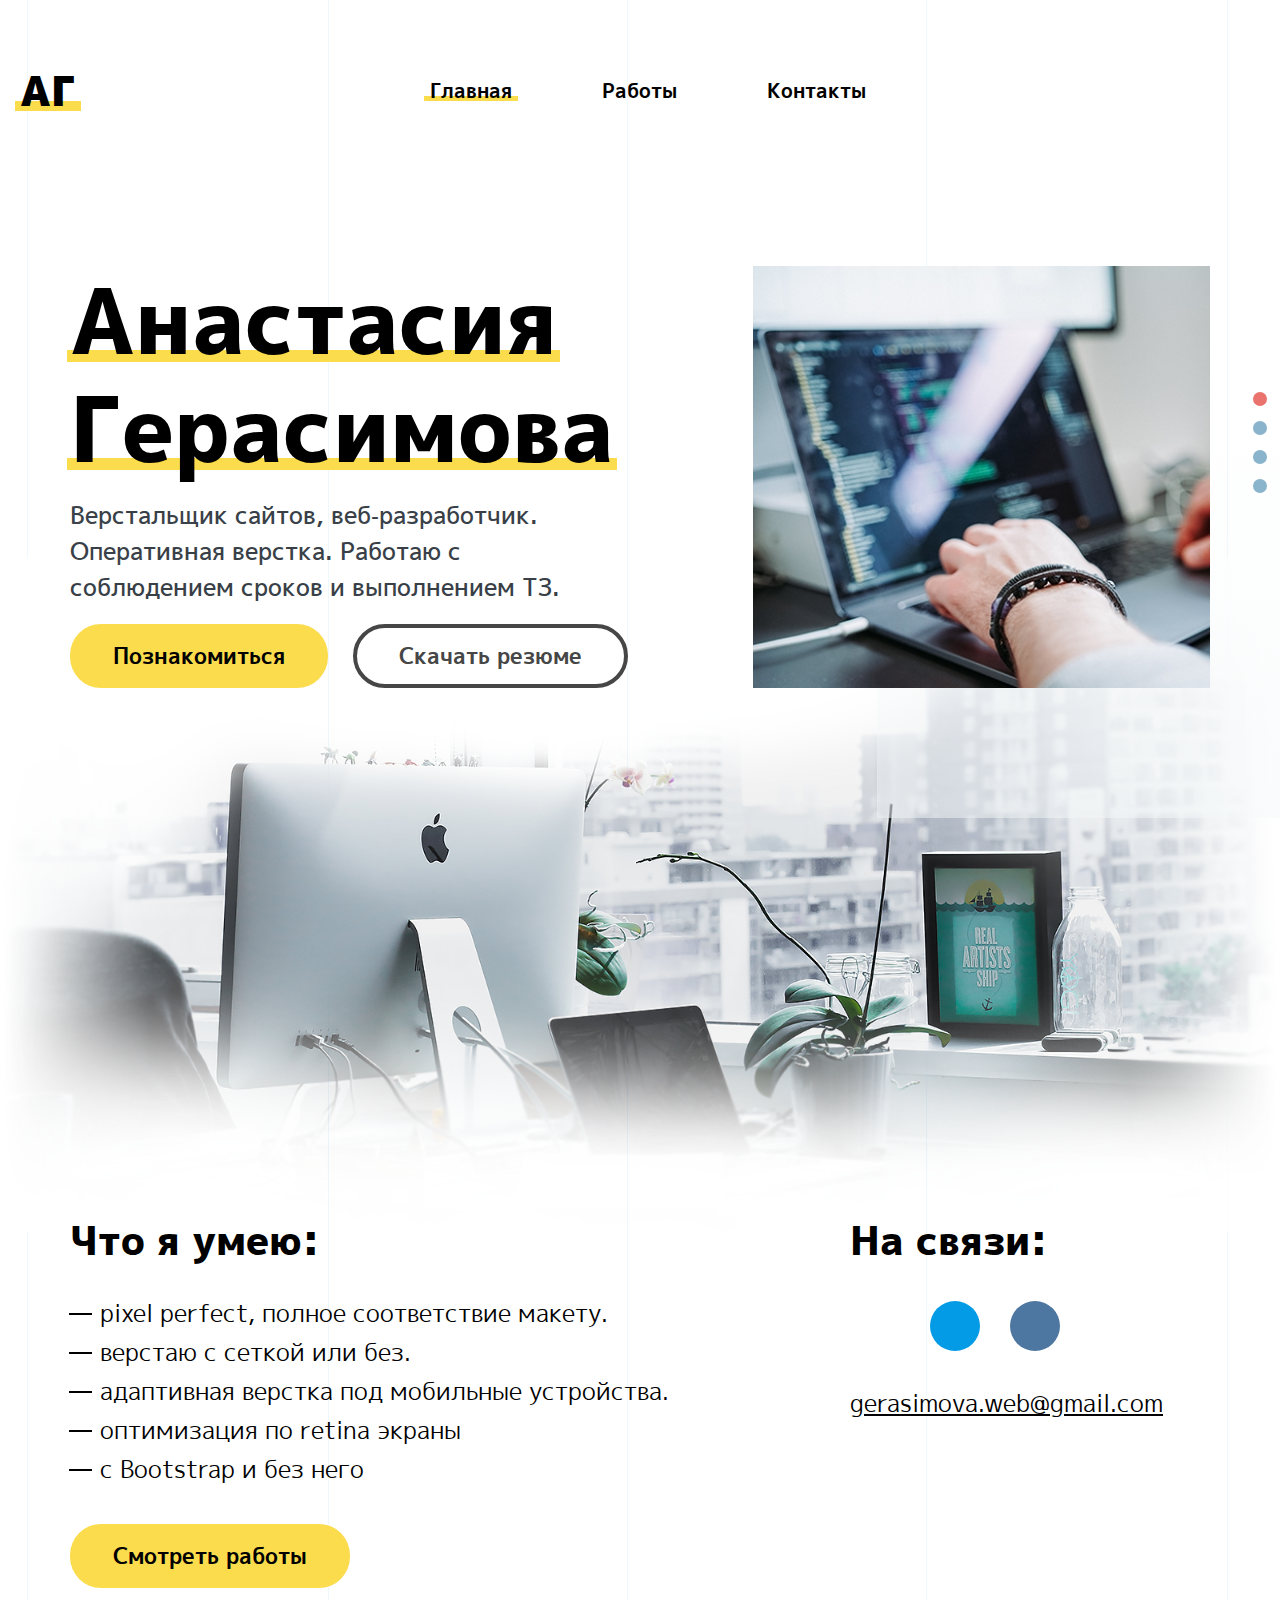
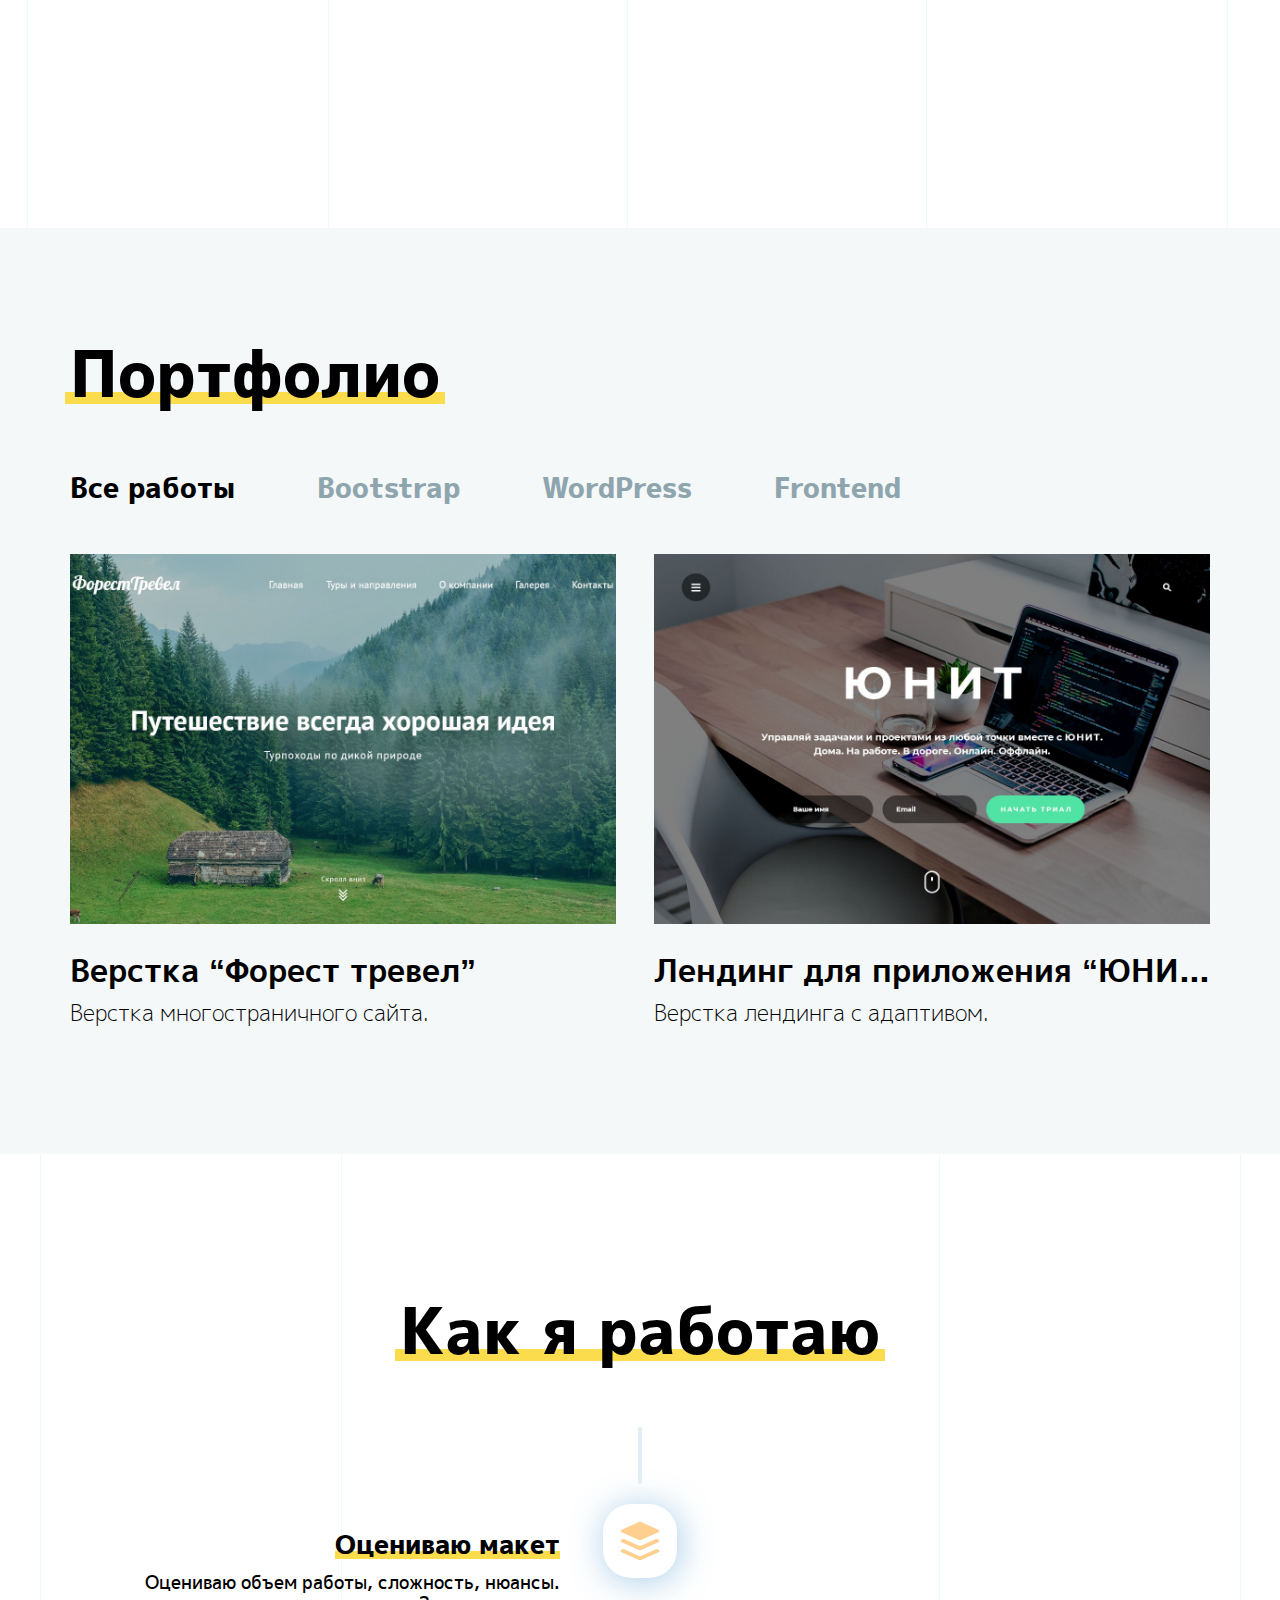
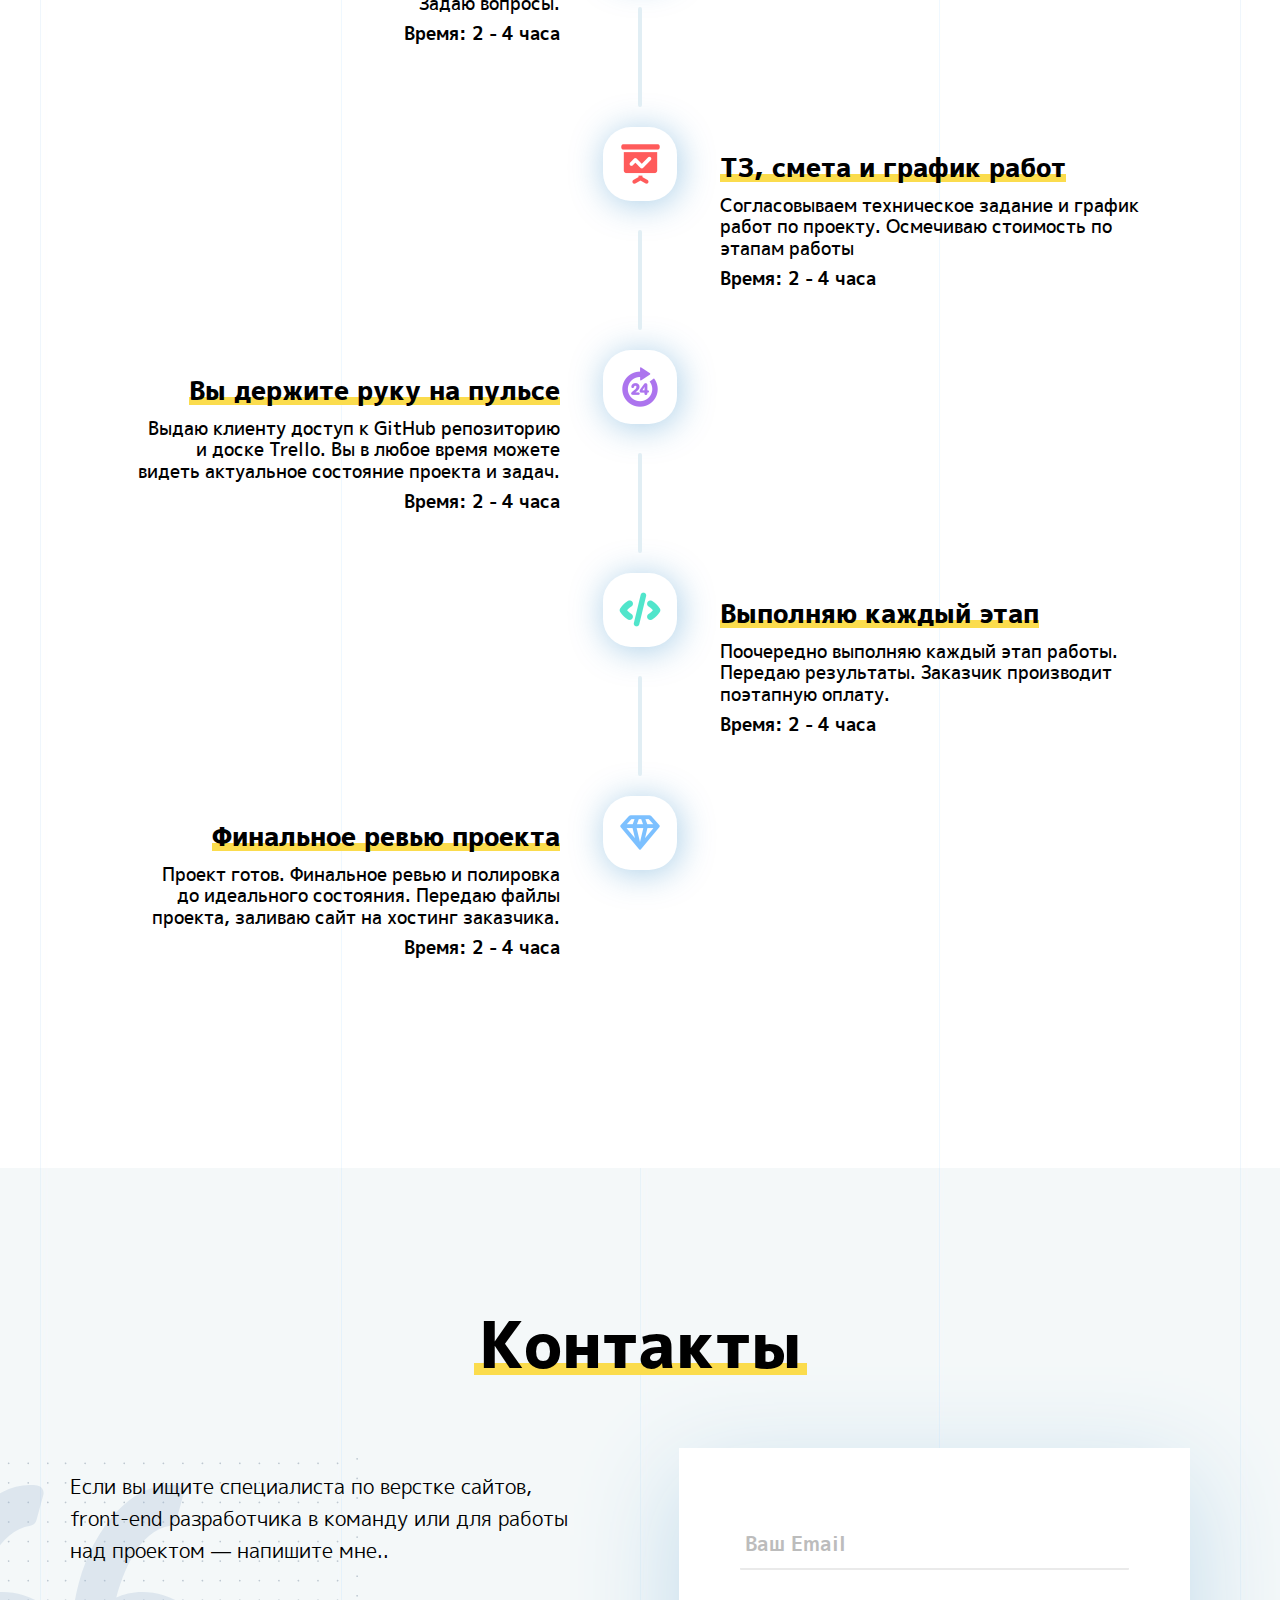
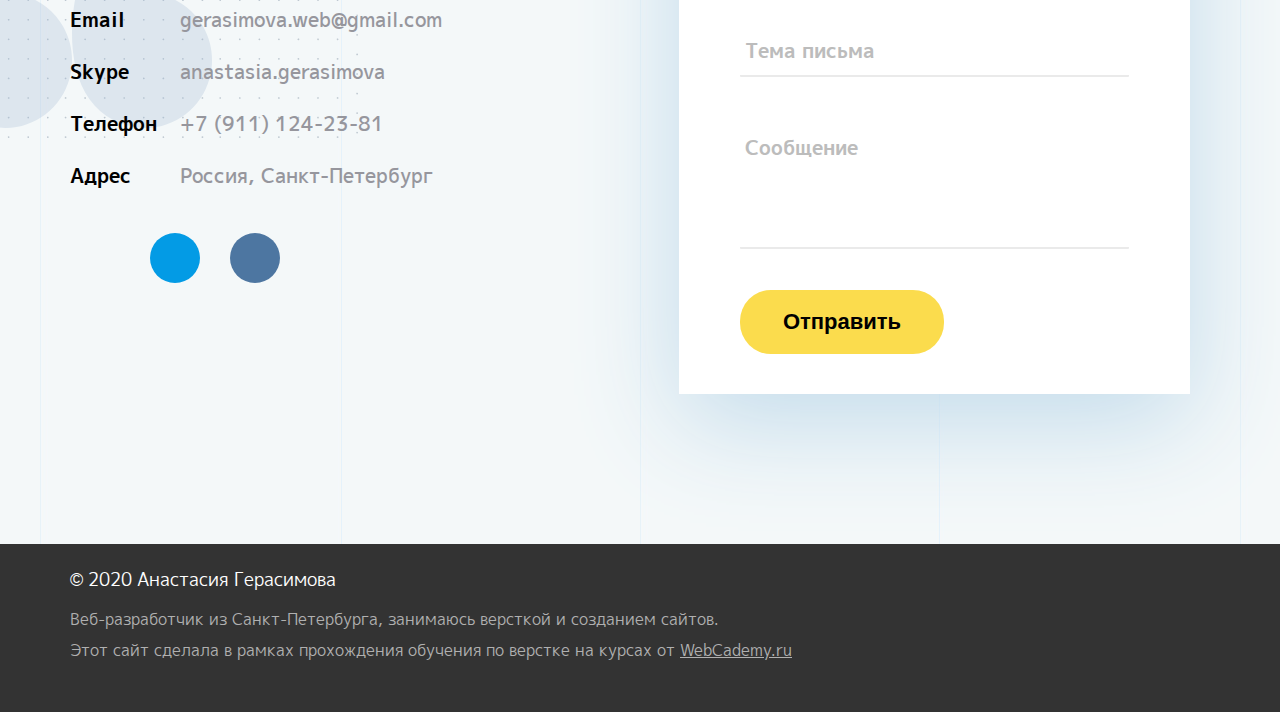
==== commit 59b9a788: "Edited portfolio items" ====
--- a/docs/index.html
+++ b/docs/index.html
@@ -275,7 +275,7 @@
                     <div class="portfolio-item__desc">Верстка лендинга с адаптивом.</div>
                 </div>
 
-                <div class="portfolio-item mix bootstrap">
+                <!-- <div class="portfolio-item portfolio-item--small mix bootstrap">
                     <div class="portfolio-item__image portfolio-item__image--small">
                         <img src="./img/portfolio/work-3.jpg" alt="">
                         <a href="project.html" class="portfolio-item__image-hover">
@@ -284,9 +284,9 @@
                     </div>
                     <div class="portfolio-item__title portfolio-item__title--small">Верстка “Мир Авто”</div>
                     <div class="portfolio-item__desc portfolio-item__desc--small">Верстка многостраничного сайта.</div>
-                </div>
-
-                <div class="portfolio-item mix wp">
+                </div> -->
+
+                <!-- <div class="portfolio-item portfolio-item--small mix wp">
                     <div class="portfolio-item__image portfolio-item__image--small">
                         <img src="./img/portfolio/work-4.jpg" alt="">
                         <a href="project.html" class="portfolio-item__image-hover">
@@ -295,9 +295,9 @@
                     </div>
                     <div class="portfolio-item__title portfolio-item__title--small">Верстка “Мир Авто”</div>
                     <div class="portfolio-item__desc portfolio-item__desc--small">Верстка многостраничного сайта.</div>
-                </div>
-
-                <div class="portfolio-item mix frontend">
+                </div> -->
+
+                <!-- <div class="portfolio-item portfolio-item--small mix frontend">
                     <div class="portfolio-item__image portfolio-item__image--small">
                         <img src="./img/portfolio/work-5.jpg" alt="">
                         <a href="#" class="portfolio-item__image-hover">
@@ -306,7 +306,7 @@
                     </div>
                     <div class="portfolio-item__title portfolio-item__title--small">Верстка “Мир Авто”</div>
                     <div class="portfolio-item__desc portfolio-item__desc--small">Верстка многостраничного сайта.</div>
-                </div>
+                </div> -->
 
             </div>
             <!--//Portfolio  -->
--- a/docs/css/main.css
+++ b/docs/css/main.css
@@ -1061,6 +1061,7 @@
   }
 }
 .portfolio-item {
+  max-width: 290px;
   margin-bottom: 45px;
   padding: 0 10px;
 }
@@ -1069,6 +1070,7 @@
 }
 @media (min-width: 768px) {
   .portfolio-item {
+    max-width: 338px;
     margin-bottom: 43px;
     padding: 0;
   }
@@ -1078,9 +1080,18 @@
 }
 @media (min-width: 1200px) {
   .portfolio-item {
+    max-width: 556px;
     margin-bottom: 63px;
   }
-  .portfolio-item:nth-last-child(-n + 3) {
+  .portfolio-item:nth-last-child(-n + 2) {
+    margin-bottom: 0;
+  }
+}
+@media (min-width: 1200px) {
+  .portfolio-item.portfolio-item--small {
+    max-width: 360px;
+  }
+  .portfolio-item.portfolio-item--small:nth-last-child(-n + 3) {
     margin-bottom: 0;
   }
 }
@@ -1089,26 +1100,24 @@
 }
 .portfolio-item__image {
   position: relative;
-  width: 290px;
   height: 200px;
   display: block;
+  margin-bottom: 21px;
   overflow: hidden;
-  margin-bottom: 21px;
 }
 .portfolio-item__image img {
+  width: 100%;
   height: 100%;
   transition: all 0.7s linear;
 }
 @media (min-width: 768px) {
   .portfolio-item__image {
-    width: 338px;
     height: 240px;
     margin-bottom: 20px;
   }
 }
 @media (min-width: 1200px) {
   .portfolio-item__image {
-    width: 556px;
     height: 370px;
     margin-bottom: 27px;
   }
@@ -1116,20 +1125,8 @@
 .portfolio-item__image:hover > img {
   transform: scale(1.2);
 }
-.portfolio-item__image--small {
-  position: relative;
-  width: 290px;
-  height: 200px;
-}
-@media (min-width: 768px) {
-  .portfolio-item__image--small {
-    width: 338px;
-    height: 240px;
-  }
-}
-@media (min-width: 1200px) {
-  .portfolio-item__image--small {
-    width: 360px;
+@media (min-width: 1200px) {
+  .portfolio-item__image.portfolio-item__image--small {
     height: 239px;
   }
 }
@@ -1179,7 +1176,6 @@
   color: #fff;
 }
 .portfolio-item__title {
-  max-width: 290px;
   white-space: nowrap;
   overflow: hidden;
   text-overflow: ellipsis;
@@ -1190,14 +1186,12 @@
 }
 @media (min-width: 768px) {
   .portfolio-item__title {
-    max-width: 338px;
     margin-bottom: 14px;
     font-size: 24px;
   }
 }
 @media (min-width: 1200px) {
   .portfolio-item__title {
-    max-width: 556px;
     margin-bottom: 10px;
     font-size: 32px;
   }
